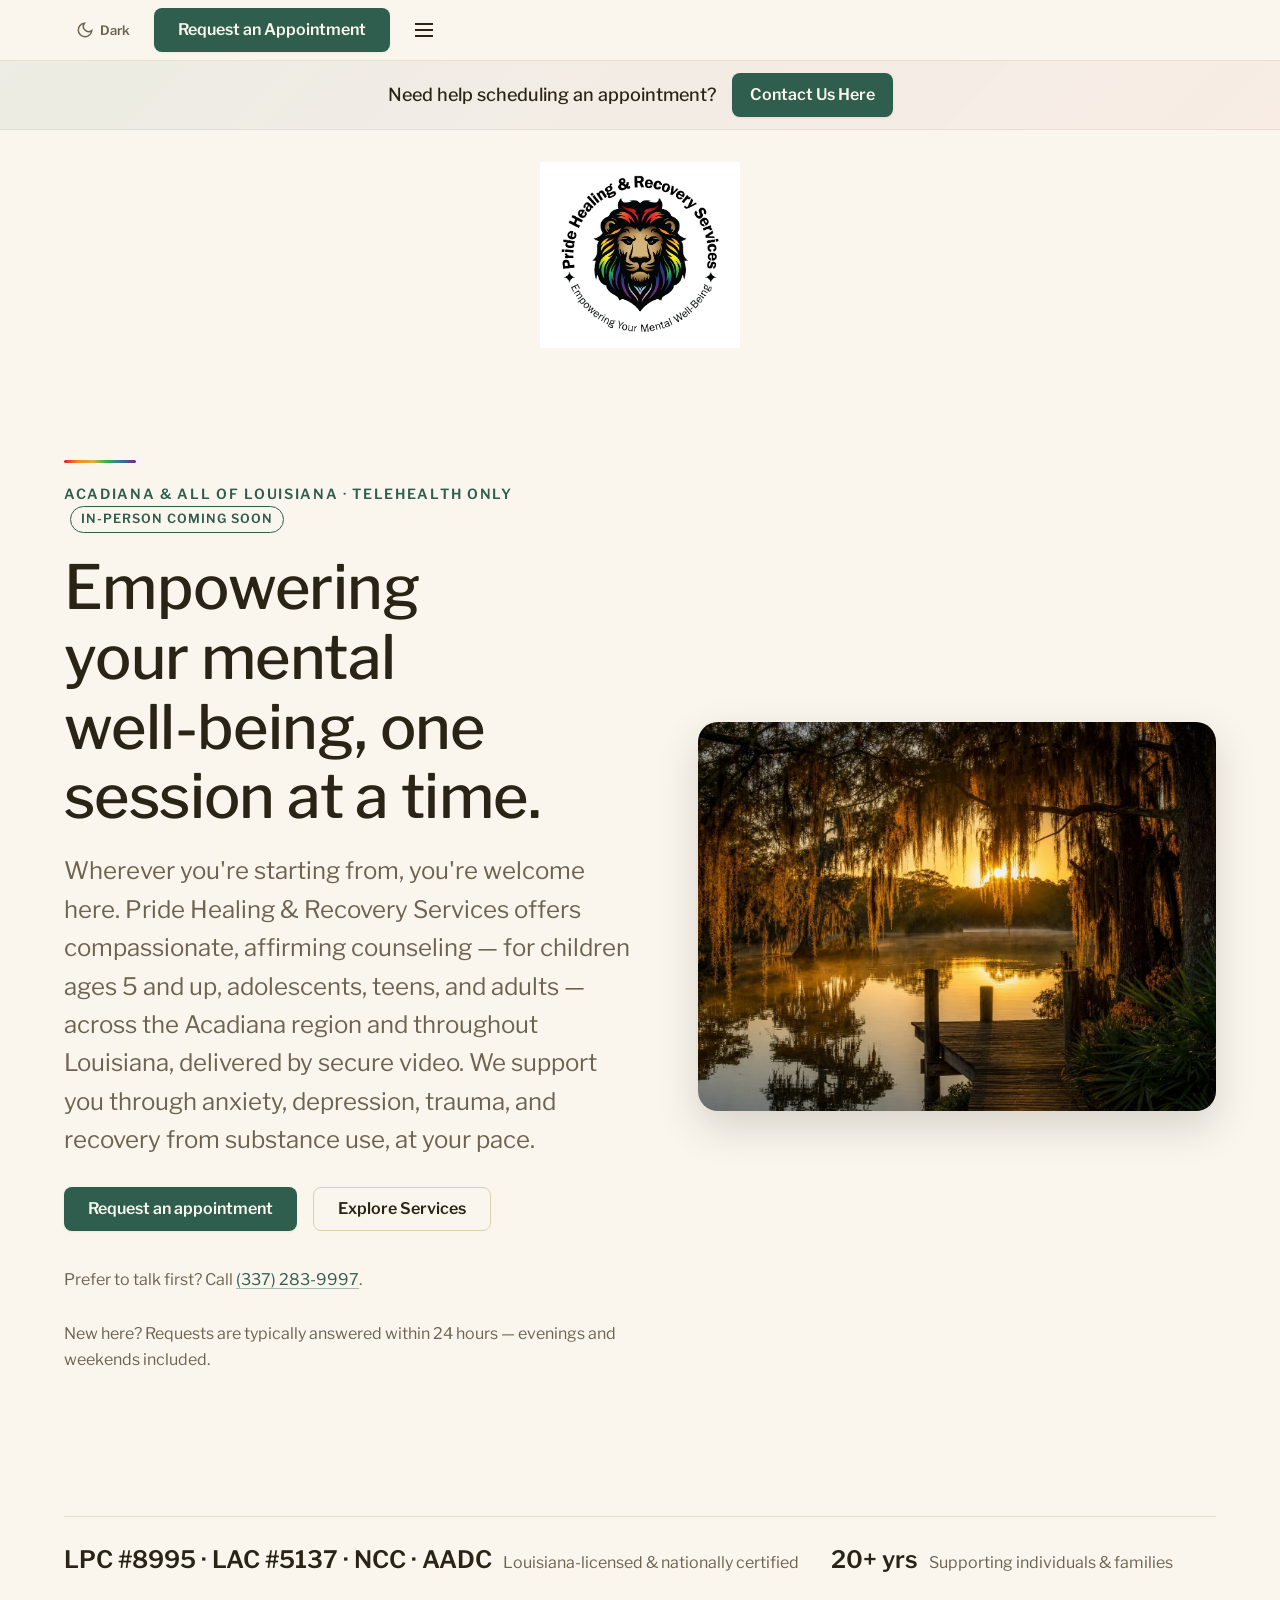
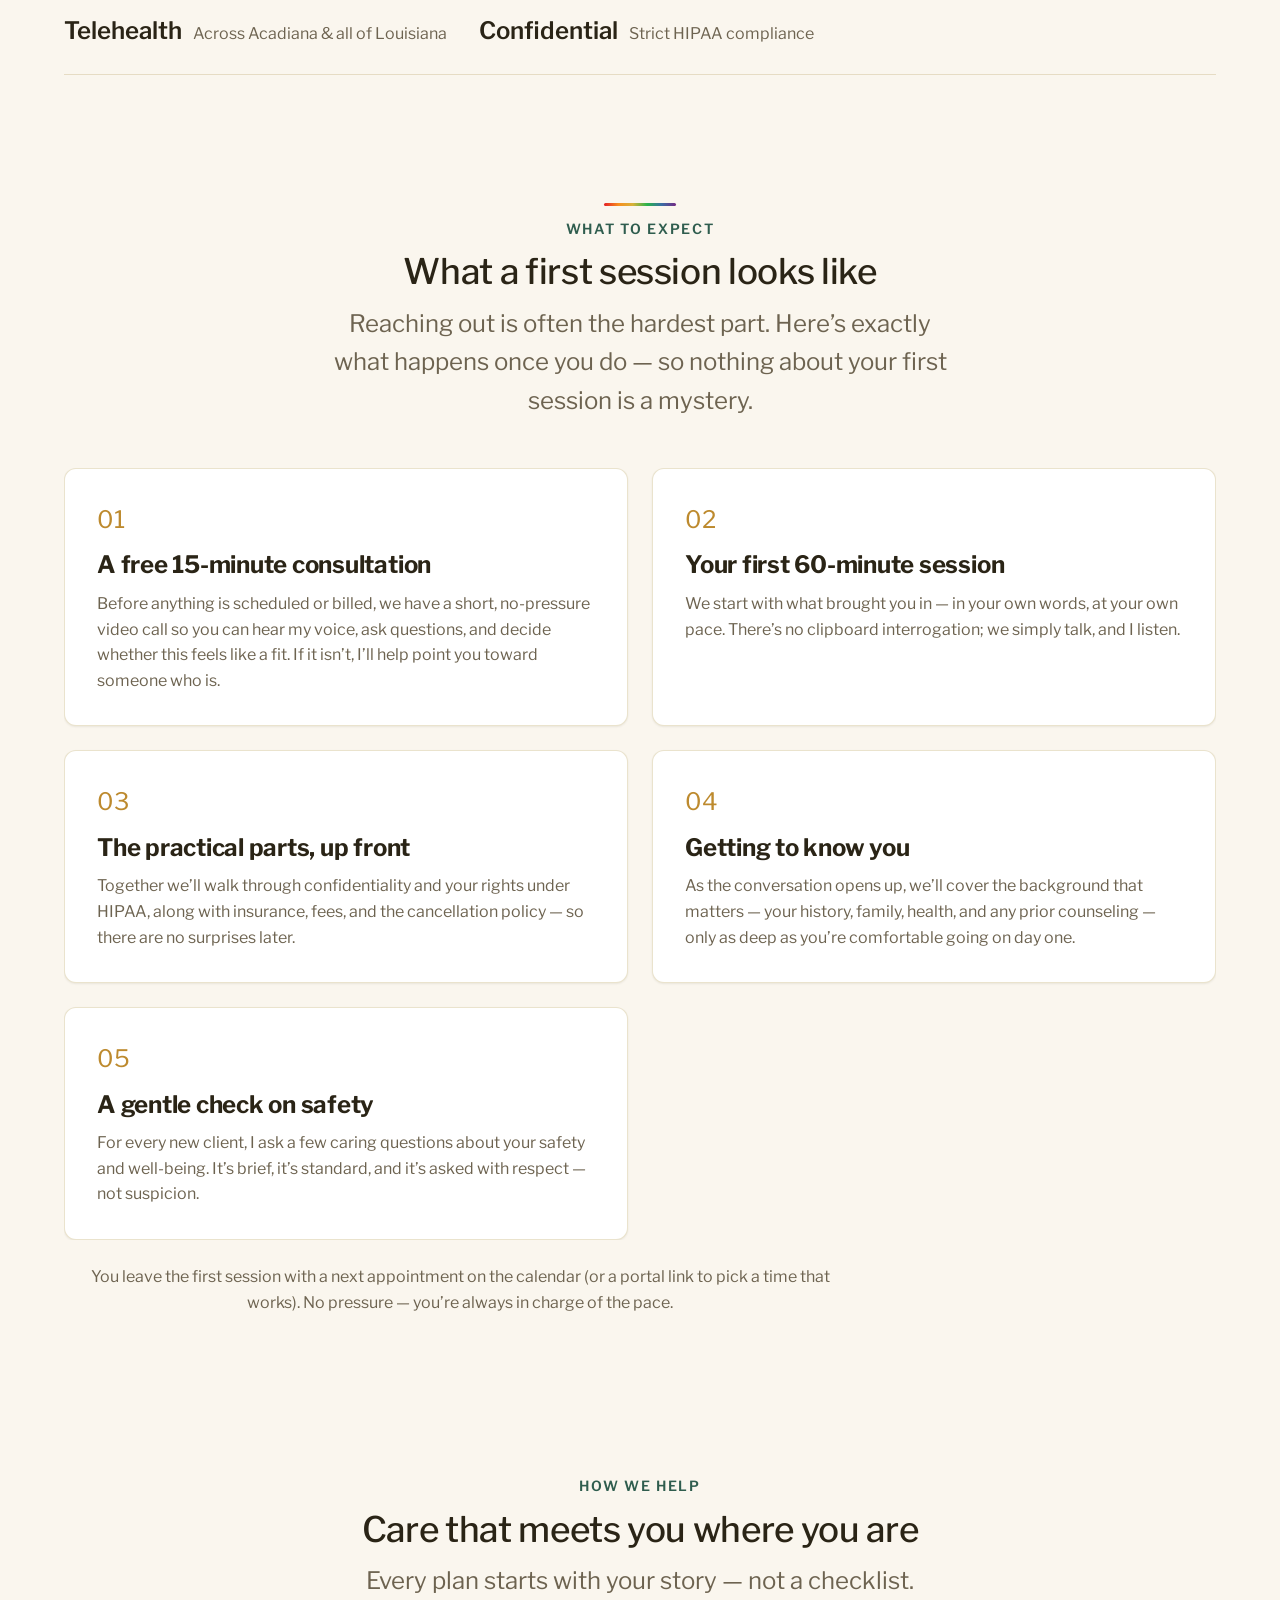
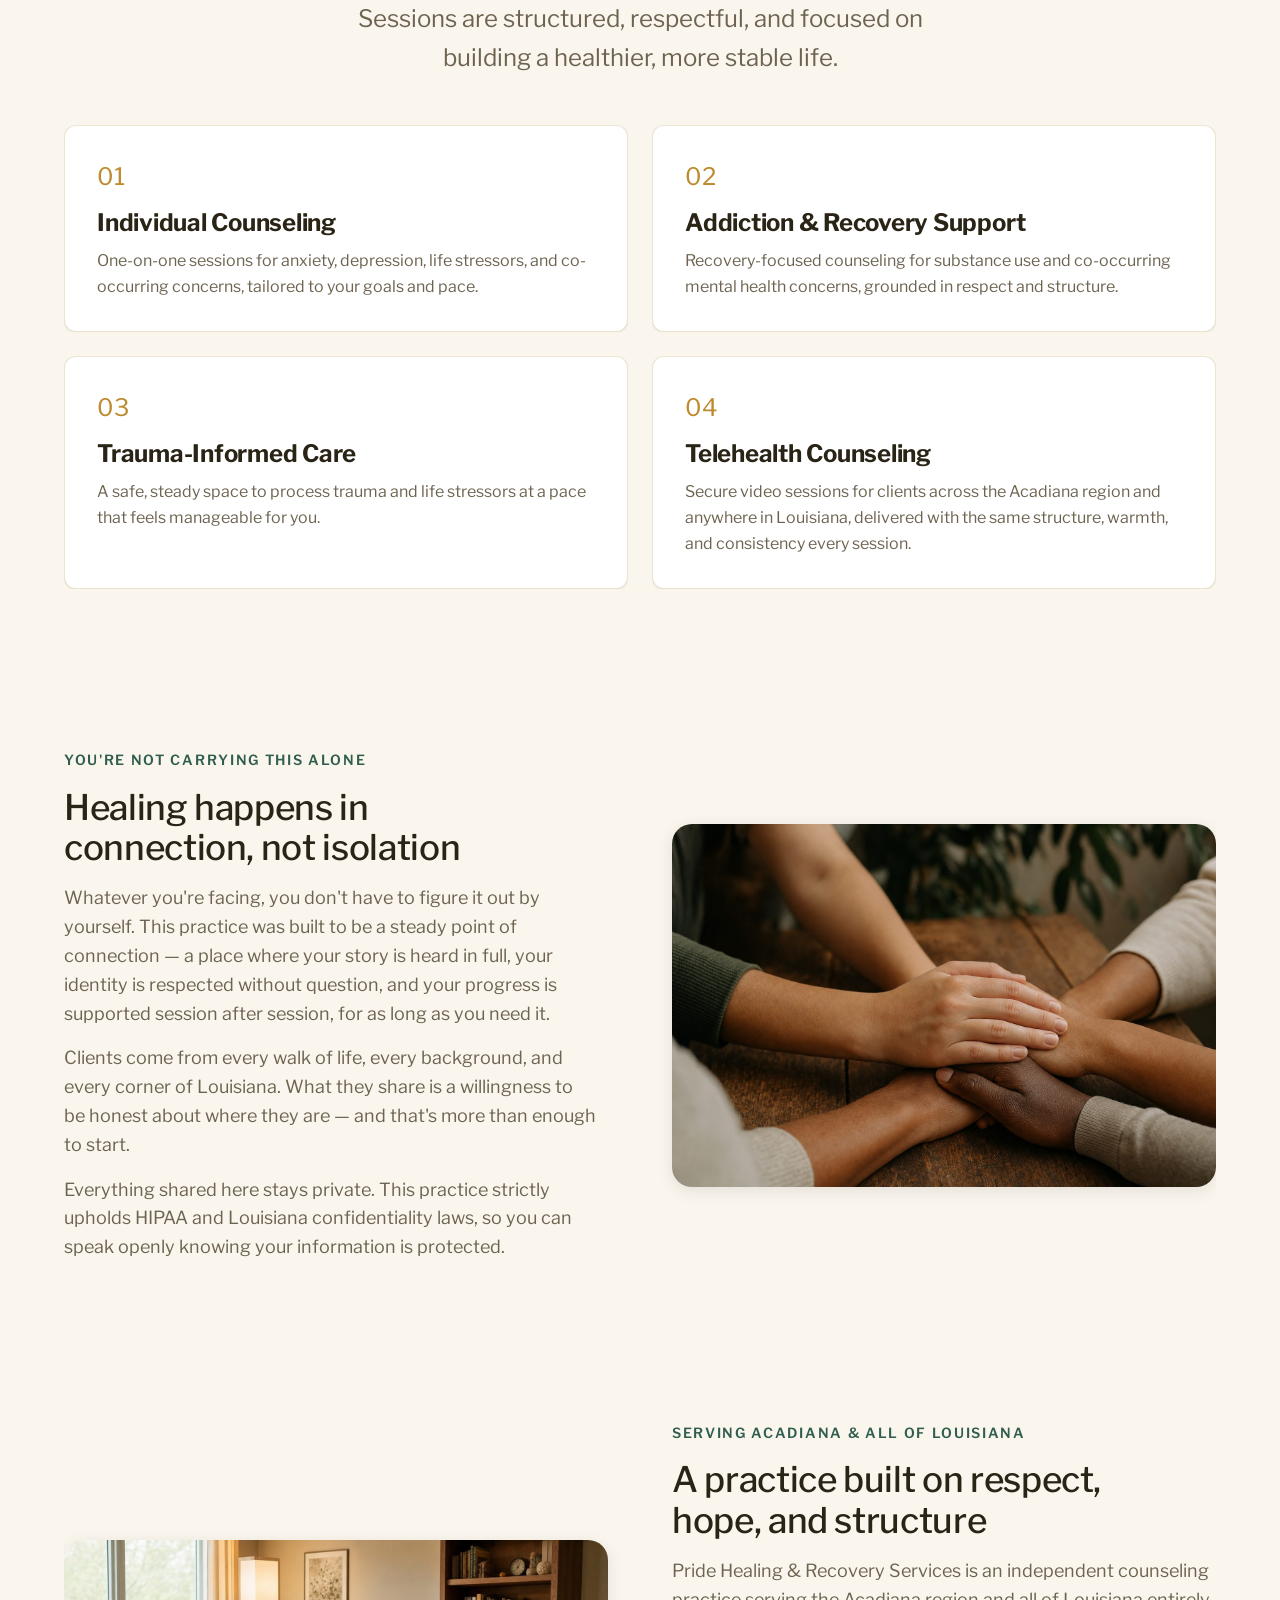
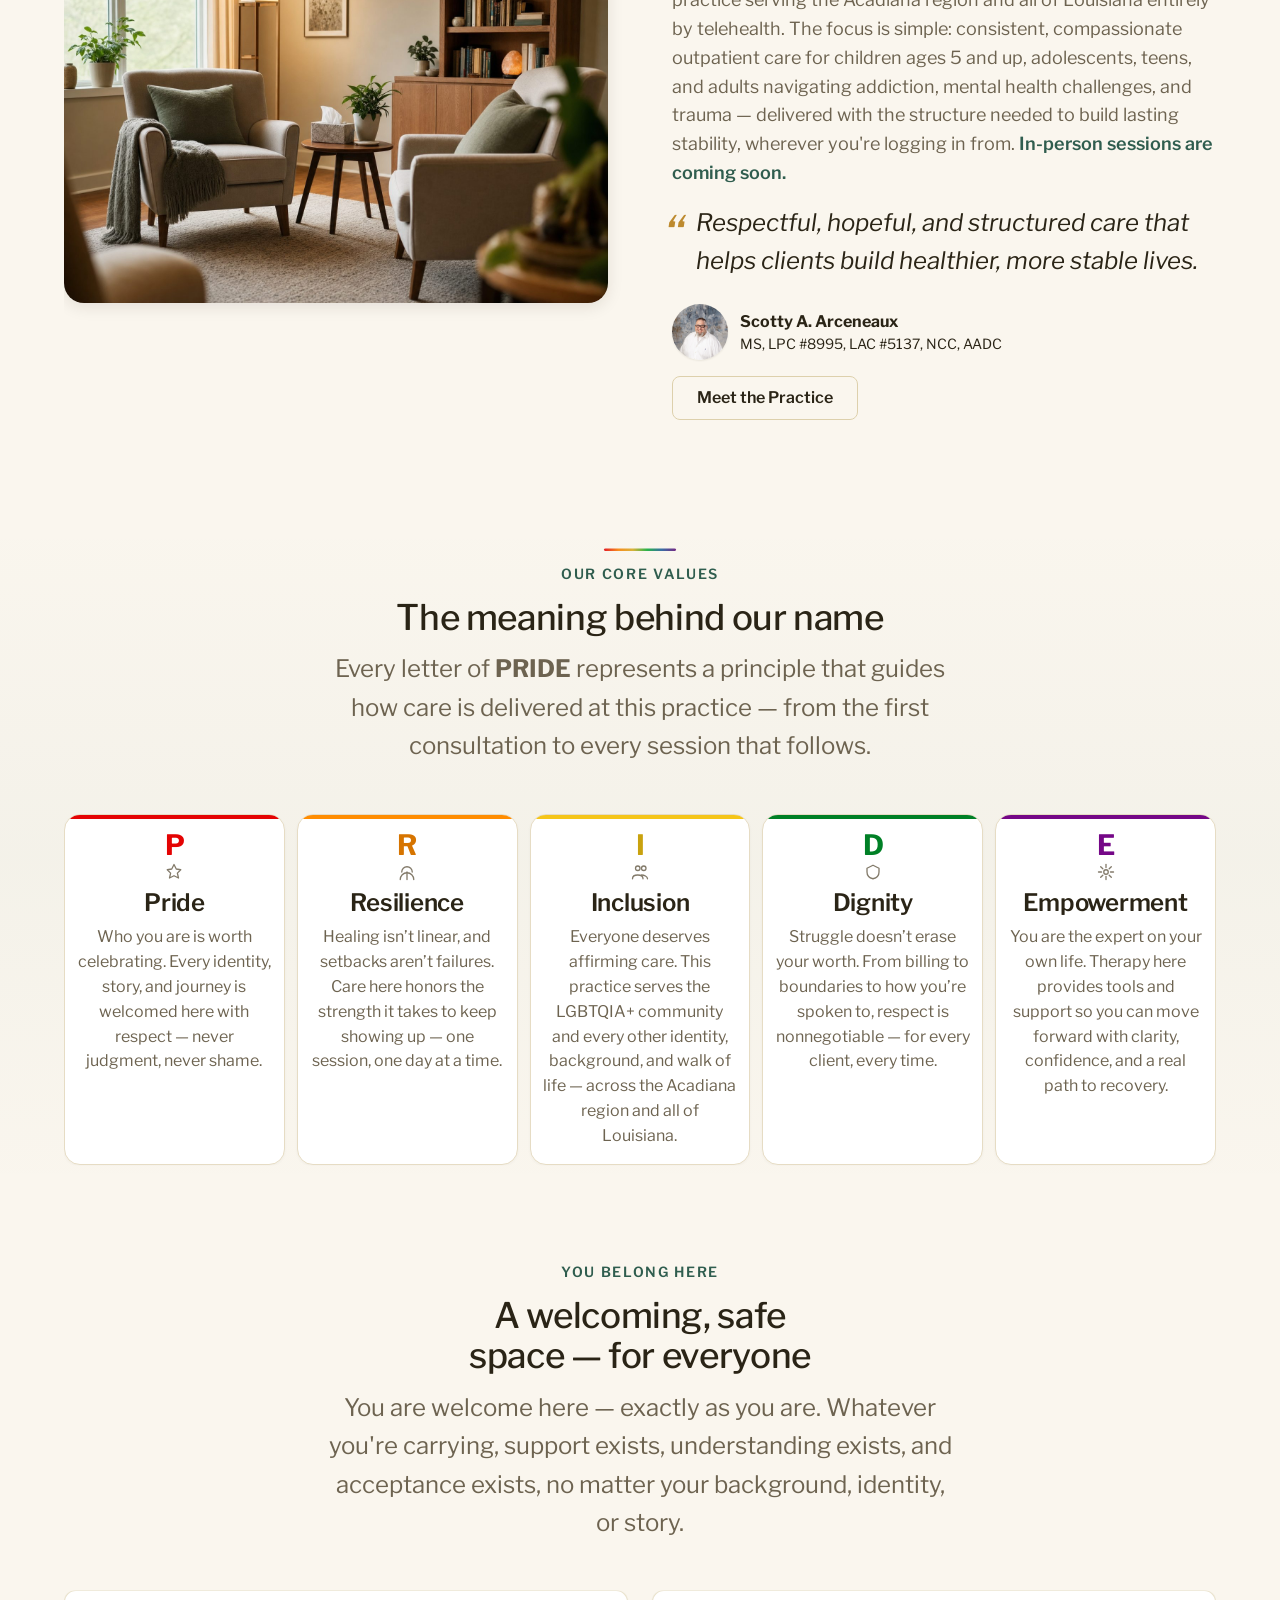
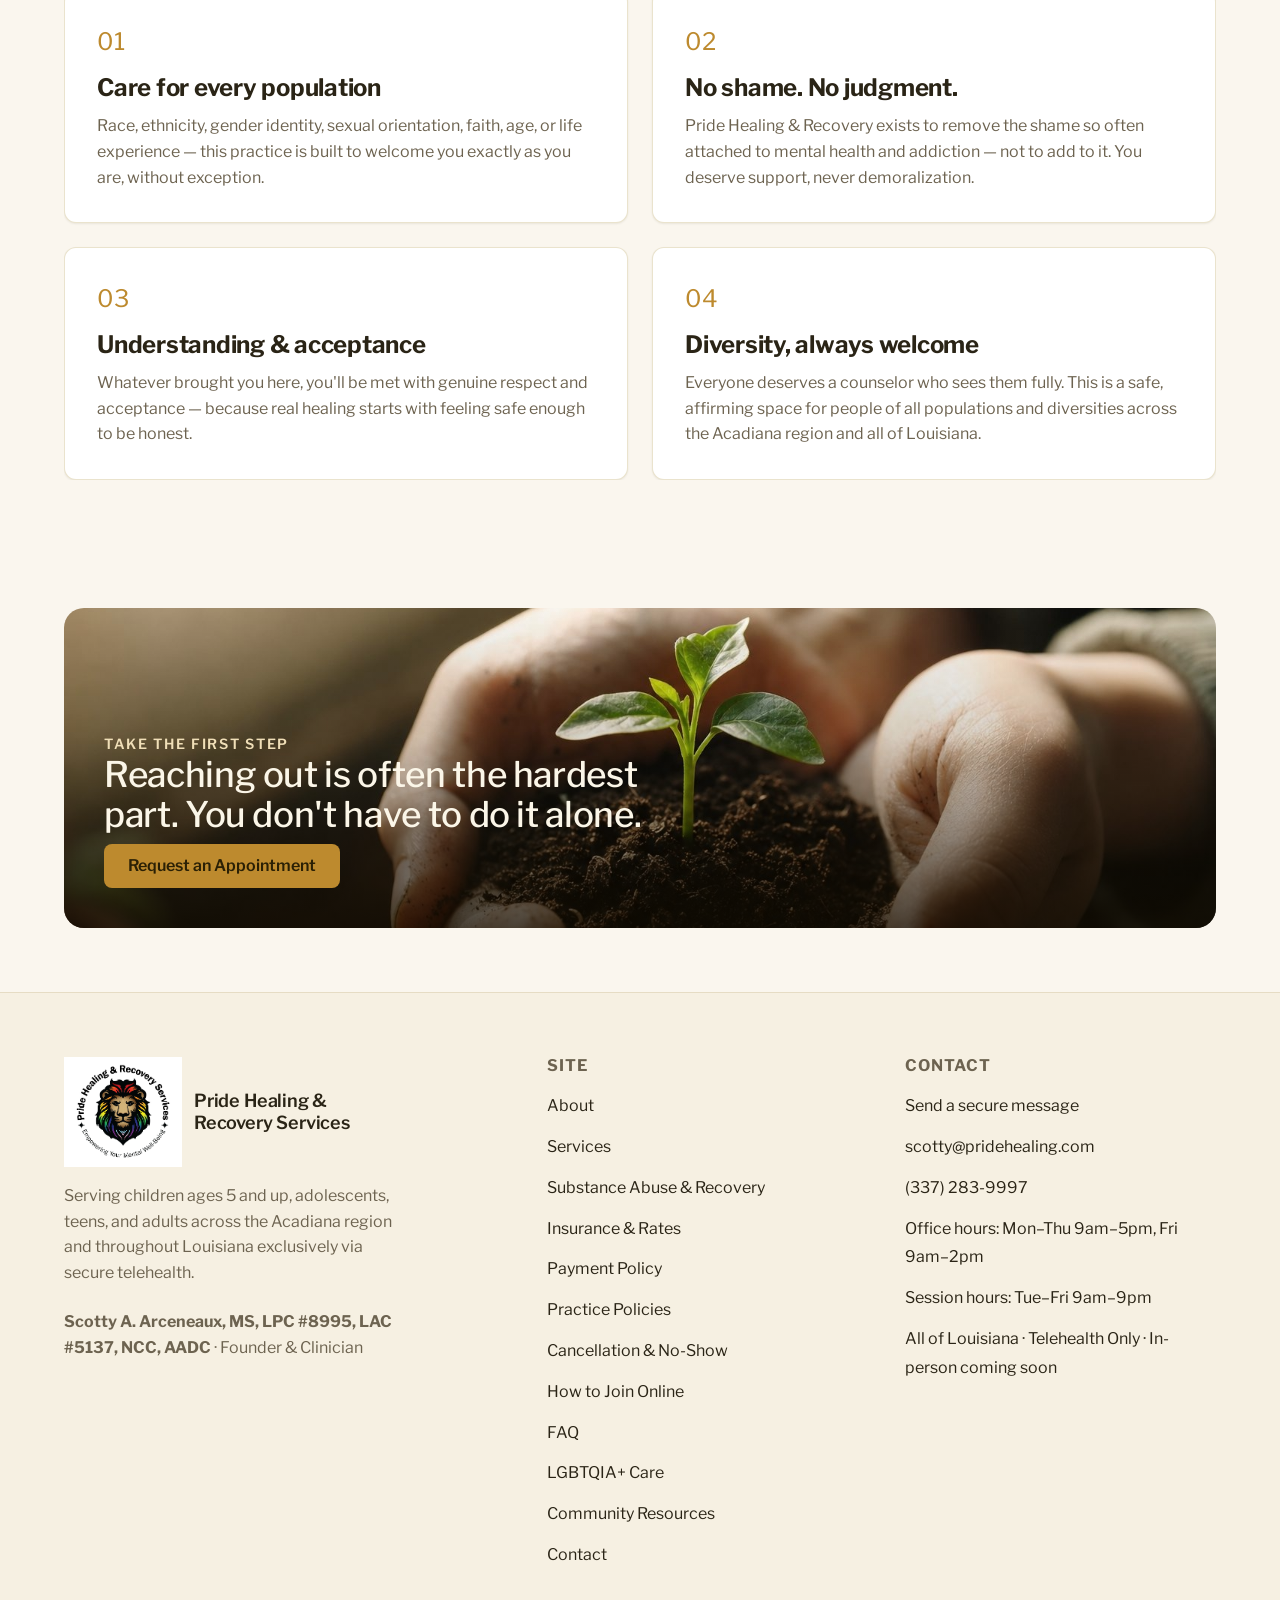
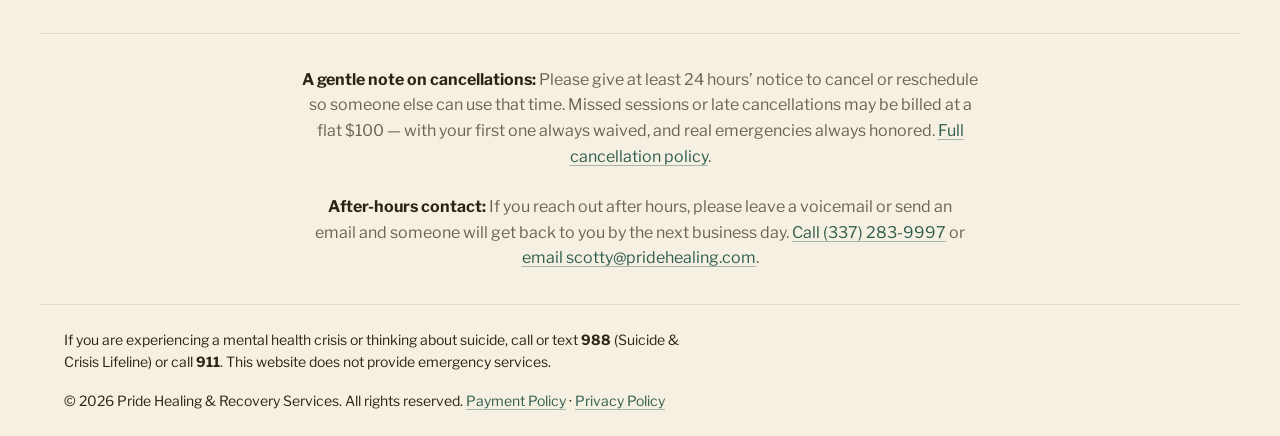
==== index.html @ f9d0342b "Repoint appointment CTAs to /request; remove broken SimplePractice overlay - Rewrote 37 'Request an " ====
<!DOCTYPE html>
<html lang="en">
<head>
<meta charset="UTF-8" />
<meta name="viewport" content="width=device-width, initial-scale=1.0" />
<title>Pride Healing & Recovery Services | Louisiana Counseling & Addiction Recovery</title>
<meta name="description" content="Compassionate, recovery-focused counseling for children ages 5 and up, adolescents, teens, and adults across the Acadiana region and throughout Louisiana. Individual counseling, addiction recovery, and trauma-informed care delivered entirely by secure telehealth." />
<meta property="og:title" content="Pride Healing & Recovery Services" />
<meta property="og:description" content="Empowering your mental well-being — compassionate counseling and addiction recovery support for children ages 5 and up, adolescents, teens, and adults across the Acadiana region and throughout Louisiana." />
<meta property="og:type" content="website" />
<meta property="og:image" content="./assets/hero-bayou.jpg" />
<link rel="icon" type="image/png" sizes="32x32" href="./assets/favicon-32.png" />
<link rel="apple-touch-icon" href="./assets/favicon-180.png" />
<link rel="preconnect" href="https://fonts.googleapis.com" />
<link rel="preconnect" href="https://fonts.gstatic.com" crossorigin />
<link href="https://fonts.googleapis.com/css2?family=Libre+Franklin:wght@300;400;500;600;700;800&display=swap" rel="stylesheet" />
<link href="https://api.fontshare.com/v2/css?f[]=zodiak@400,500,600&display=swap" rel="stylesheet" />
<link rel="stylesheet" href="./base.css" />
<link rel="stylesheet" href="./style.css" />
</head>
<body>
<a href="#main" class="skip-link">Skip to content</a>

<header class="header" data-header>
  <div class="container header__inner">
    <a href="./index.html" class="brand brand--home" aria-label="Pride Healing and Recovery Services home">
      <span class="visually-hidden">Home</span>
    </a>
    <nav class="nav" aria-label="Primary">
      <ul class="nav__list" role="list">
        <li><a class="nav__link" href="./index.html" aria-current="page">Home</a></li>
        <li><a class="nav__link" href="./about.html">About</a></li>
        <li><a class="nav__link" href="./services.html">Services</a></li>
        <li><a class="nav__link" href="./substance-abuse.html">Substance Abuse &amp; Recovery</a></li>
        <li><a class="nav__link" href="./insurance.html">Insurance &amp; Rates</a></li>
        <li><a class="nav__link" href="./faq.html">FAQ</a></li>
        <li><a class="nav__link" href="./lgbtqia.html">LGBTQIA+</a></li>
        <li><a class="nav__link" href="./resources.html">Resources</a></li>
        <li class="nav__item--menu">
          <button class="nav__link nav__link--menu" type="button" aria-expanded="false" aria-haspopup="true" data-nav-menu>Policies<svg class="nav__caret" width="10" height="6" viewBox="0 0 10 6" fill="none" stroke="currentColor" stroke-width="1.6" aria-hidden="true"><path d="M1 1l4 4 4-4"/></svg></button>
          <ul class="nav__submenu" role="list">
            <li><a href="./join-telehealth.html">How to Join Online</a></li>
            <li><a href="./practice-policies.html">Practice Policies</a></li>
            <li><a href="./cancellation-policy.html">Cancellation &amp; No-Show</a></li>
            <li><a href="./payment-policy.html">Payment Policy</a></li>
            <li><a href="./privacy-policy.html">Privacy Policy</a></li>
          </ul>
        </li>
        <li><a class="nav__link" href="./contact.html">Contact</a></li>
      </ul>
      <div class="nav__actions">
        <button class="theme-toggle" data-theme-toggle type="button" aria-label="Toggle dark mode" title="Switch between light and dark colors"><span class="theme-toggle__icon" aria-hidden="true"></span><span class="theme-toggle__text">Dark</span></button>
        <a class="btn btn--primary" href="https://pridehealing.clientsecure.me/request" target="_blank" rel="noopener noreferrer">Request an Appointment</a>
        <button class="nav-toggle" data-nav-open type="button" aria-label="Open menu" aria-expanded="false">
          <svg width="24" height="24" viewBox="0 0 24 24" fill="none" stroke="currentColor" stroke-width="2"><path d="M3 6h18M3 12h18M3 18h18"/></svg>
        </button>
      </div>
    </nav>
  </div>
</header>

<div class="scheduling-cta" role="region" aria-label="Scheduling help">
  <div class="container scheduling-cta__inner">
    <p class="scheduling-cta__text">Need help scheduling an appointment?</p>
    <a class="btn btn--primary btn--sm scheduling-cta__btn" href="./contact.html">Contact Us Here</a>
  </div>
</div>

<div class="mobile-nav" data-mobile-nav>
  <div class="mobile-nav__top">
    <span class="brand__name">Menu</span>
    <button data-nav-close type="button" aria-label="Close menu">
      <svg width="24" height="24" viewBox="0 0 24 24" fill="none" stroke="currentColor" stroke-width="2"><path d="M18 6 6 18M6 6l12 12"/></svg>
    </button>
  </div>
  <ul class="mobile-nav__list" role="list">
    <li><a href="./index.html">Home</a></li>
    <li><a href="./about.html">About</a></li>
    <li><a href="./services.html">Services</a></li>
    <li><a href="./substance-abuse.html">Substance Abuse &amp; Recovery</a></li>
    <li><a href="./insurance.html">Insurance &amp; Rates</a></li>
    <li><a href="./faq.html">FAQ</a></li>
    <li><a href="./lgbtqia.html">LGBTQIA+</a></li>
    <li><a href="./resources.html">Resources</a></li>
    <li><a href="./contact.html">Contact</a></li>
    <li class="mobile-nav__group"><span class="mobile-nav__grouplabel">Policies</span></li>
    <li><a href="./join-telehealth.html">How to Join Online</a></li>
    <li><a href="./practice-policies.html">Practice Policies</a></li>
    <li><a href="./cancellation-policy.html">Cancellation &amp; No-Show</a></li>
    <li><a href="./payment-policy.html">Payment Policy</a></li>
    <li><a href="./privacy-policy.html">Privacy Policy</a></li>
  </ul>
  <div class="mobile-nav__actions">
    <a class="btn btn--primary btn--full" href="https://pridehealing.clientsecure.me/request" target="_blank" rel="noopener noreferrer">Request an Appointment</a>
  </div>
</div>


<div class="site-logo">
  <a href="./index.html" class="site-logo__link" aria-label="Pride Healing and Recovery Services home">
    <img src="./assets/logo-badge.png" alt="Pride Healing &amp; Recovery Services emblem" width="613" height="569" loading="eager" />
  </a>
</div>

<main id="main">

  <!-- Hero -->
  <section class="section--hero">
    <div class="container">
      <div class="hero">
        <div class="hero__content">
          <span class="pride-rule" aria-hidden="true"></span>
          <p class="eyebrow">Acadiana &amp; All of Louisiana &middot; Telehealth Only <span class="eyebrow__soon">In-Person Coming Soon</span></p>
          <h1>Empowering your mental well-being, one session at a time.</h1>
          <p class="lede">Wherever you're starting from, you're welcome here. Pride Healing &amp; Recovery Services offers compassionate, affirming counseling — for children ages 5 and up, adolescents, teens, and adults — across the Acadiana region and throughout Louisiana, delivered by secure video. We support you through anxiety, depression, trauma, and recovery from substance use, at your pace.</p>
          <div class="hero__actions">
            <a class="btn btn--primary" href="https://pridehealing.clientsecure.me/request" target="_blank" rel="noopener noreferrer">Request an appointment</a>
            <a href="./services.html" class="btn btn--outline">Explore Services</a>
          </div>
          <p class="muted" style="margin-top:var(--space-4);font-size:var(--text-sm);">Prefer to talk first? Call <a class="underline-link" href="tel:+13372839997">(337) 283-9997</a>.</p>
          <p class="muted" style="margin-top:var(--space-2);font-size:var(--text-sm);">New here? Requests are typically answered within 24 hours — evenings and weekends included.</p>
        </div>
        <div class="hero__media">
          <img src="./assets/hero-bayou.jpg" alt="A calm Louisiana bayou at golden hour, symbolizing a peaceful path toward healing" width="1300" height="731" loading="eager" />
        </div>
      </div>
    </div>
  </section>

  <!-- Trust strip -->
  <section class="section--tight">
    <div class="container">
      <div class="trust-strip">
        <div class="trust-item"><strong>LPC #8995 &middot; LAC #5137 &middot; NCC &middot; AADC</strong>&nbsp;Louisiana-licensed &amp; nationally certified</div>
        <div class="trust-item"><strong>20+ yrs</strong>&nbsp;Supporting individuals &amp; families</div>
        <div class="trust-item"><strong>Telehealth</strong>&nbsp;Across Acadiana &amp; all of Louisiana</div>
        <div class="trust-item"><strong>Confidential</strong>&nbsp;Strict HIPAA compliance</div>
      </div>
    </div>
  </section>

  <!-- What a first session looks like -->
  <section class="section--tight">
    <div class="container">
      <div class="section-head" data-reveal>
        <span class="pride-rule" aria-hidden="true"></span>
        <p class="eyebrow">What to Expect</p>
        <h2>What a first session looks like</h2>
        <p class="lede">Reaching out is often the hardest part. Here&rsquo;s exactly what happens once you do &mdash; so nothing about your first session is a mystery.</p>
      </div>

      <div class="card-grid" data-reveal>
        <div class="card">
          <span class="card__index">01</span>
          <h3>A free 15-minute consultation</h3>
          <p>Before anything is scheduled or billed, we have a short, no-pressure video call so you can hear my voice, ask questions, and decide whether this feels like a fit. If it isn&rsquo;t, I&rsquo;ll help point you toward someone who is.</p>
        </div>
        <div class="card">
          <span class="card__index">02</span>
          <h3>Your first 60-minute session</h3>
          <p>We start with what brought you in &mdash; in your own words, at your own pace. There&rsquo;s no clipboard interrogation; we simply talk, and I listen.</p>
        </div>
        <div class="card">
          <span class="card__index">03</span>
          <h3>The practical parts, up front</h3>
          <p>Together we&rsquo;ll walk through confidentiality and your rights under HIPAA, along with insurance, fees, and the cancellation policy &mdash; so there are no surprises later.</p>
        </div>
        <div class="card">
          <span class="card__index">04</span>
          <h3>Getting to know you</h3>
          <p>As the conversation opens up, we&rsquo;ll cover the background that matters &mdash; your history, family, health, and any prior counseling &mdash; only as deep as you&rsquo;re comfortable going on day one.</p>
        </div>
        <div class="card">
          <span class="card__index">05</span>
          <h3>A gentle check on safety</h3>
          <p>For every new client, I ask a few caring questions about your safety and well-being. It&rsquo;s brief, it&rsquo;s standard, and it&rsquo;s asked with respect &mdash; not suspicion.</p>
        </div>
      </div>

      <p class="muted" style="text-align:center;margin-top:var(--space-6);font-size:var(--text-sm);">You leave the first session with a next appointment on the calendar (or a portal link to pick a time that works). No pressure &mdash; you&rsquo;re always in charge of the pace.</p>
    </div>
  </section>

  <!-- Services overview -->
  <section>
    <div class="container">
      <div class="section-head" data-reveal>
        <p class="eyebrow">How We Help</p>
        <h2>Care that meets you where you are</h2>
        <p class="lede">Every plan starts with your story — not a checklist. Sessions are structured, respectful, and focused on building a healthier, more stable life.</p>
      </div>
      <div class="card-grid">
        <div class="card" data-reveal>
          <span class="card__index">01</span>
          <h3>Individual Counseling</h3>
          <p>One-on-one sessions for anxiety, depression, life stressors, and co-occurring concerns, tailored to your goals and pace.</p>
        </div>
        <div class="card" data-reveal>
          <span class="card__index">02</span>
          <h3>Addiction &amp; Recovery Support</h3>
          <p>Recovery-focused counseling for substance use and co-occurring mental health concerns, grounded in respect and structure.</p>
        </div>
        <div class="card" data-reveal>
          <span class="card__index">03</span>
          <h3>Trauma-Informed Care</h3>
          <p>A safe, steady space to process trauma and life stressors at a pace that feels manageable for you.</p>
        </div>
        <div class="card" data-reveal>
          <span class="card__index">04</span>
          <h3>Telehealth Counseling</h3>
          <p>Secure video sessions for clients across the Acadiana region and anywhere in Louisiana, delivered with the same structure, warmth, and consistency every session.</p>
        </div>
      </div>
    </div>
  </section>

  <!-- Community & connection split -->
  <section class="section--tight">
    <div class="container">
      <div class="split split--reverse" data-reveal>
        <div class="split__media">
          <img src="./assets/diverse-hands-circle.jpg" alt="Hands of different skin tones resting together in a gesture of mutual support" width="1200" height="900" loading="lazy" />
        </div>
        <div class="split__content">
          <p class="eyebrow">You're Not Carrying This Alone</p>
          <h2>Healing happens in connection, not isolation</h2>
          <p class="muted">Whatever you're facing, you don't have to figure it out by yourself. This practice was built to be a steady point of connection &mdash; a place where your story is heard in full, your identity is respected without question, and your progress is supported session after session, for as long as you need it.</p>
          <p class="muted">Clients come from every walk of life, every background, and every corner of Louisiana. What they share is a willingness to be honest about where they are &mdash; and that's more than enough to start.</p>
          <p class="muted">Everything shared here stays private. This practice strictly upholds HIPAA and Louisiana confidentiality laws, so you can speak openly knowing your information is protected.</p>
        </div>
      </div>
    </div>
  </section>

  <!-- About teaser split -->
  <section>
    <div class="container">
      <div class="split" data-reveal>
        <div class="split__media">
          <img src="./assets/counseling-room.jpg" alt="A warm, calming counseling room with two armchairs and soft natural light" width="1200" height="900" loading="lazy" />
        </div>
        <div class="split__content">
          <p class="eyebrow">Serving Acadiana &amp; All of Louisiana</p>
          <h2>A practice built on respect, hope, and structure</h2>
          <p class="muted">Pride Healing &amp; Recovery Services is an independent counseling practice serving the Acadiana region and all of Louisiana entirely by telehealth. The focus is simple: consistent, compassionate outpatient care for children ages 5 and up, adolescents, teens, and adults navigating addiction, mental health challenges, and trauma — delivered with the structure needed to build lasting stability, wherever you're logging in from. <span class="soon-note">In-person sessions are coming soon.</span></p>
          <p class="pull-quote">Respectful, hopeful, and structured care that helps clients build healthier, more stable lives.</p>
          <div class="quote-attribution">
            <img src="./assets/counselor-headshot.jpg" alt="Scotty A. Arceneaux, MS, LPC #8995, LAC #5137, NCC, AADC" width="56" height="56" loading="lazy" />
            <span class="quote-attribution__text">
              <strong>Scotty A. Arceneaux</strong>
              <span class="muted">MS, LPC #8995, LAC #5137, NCC, AADC</span>
            </span>
          </div>
          <div>
            <a href="./about.html" class="btn btn--outline">Meet the Practice</a>
          </div>
        </div>
      </div>
    </div>
  </section>

  <!-- PRIDE values -->
  <section class="section--pride-values">
    <div class="container">
      <div class="section-head section-head--center" data-reveal>
        <span class="pride-rule" aria-hidden="true"></span>
        <p class="eyebrow">Our Core Values</p>
        <h2>The meaning behind our name</h2>
        <p class="lede">Every letter of <strong>PRIDE</strong> represents a principle that guides how care is delivered at this practice — from the first consultation to every session that follows.</p>
      </div>

      <ul class="pride-values" role="list" data-reveal>
        <li class="pride-value pride-value--p">
          <div class="pride-value__letter" aria-hidden="true">P</div>
          <div class="pride-value__icon" aria-hidden="true">
            <svg viewBox="0 0 24 24" fill="none" stroke="currentColor" stroke-width="1.75" stroke-linecap="round" stroke-linejoin="round"><path d="M12 2 15 8l6 1-4.5 4.5L18 20l-6-3-6 3 1.5-6.5L3 9l6-1z"/></svg>
          </div>
          <h3 class="pride-value__name">Pride</h3>
          <p class="pride-value__text">Who you are is worth celebrating. Every identity, story, and journey is welcomed here with respect — never judgment, never shame.</p>
        </li>
        <li class="pride-value pride-value--r">
          <div class="pride-value__letter" aria-hidden="true">R</div>
          <div class="pride-value__icon" aria-hidden="true">
            <svg viewBox="0 0 24 24" fill="none" stroke="currentColor" stroke-width="1.75" stroke-linecap="round" stroke-linejoin="round"><path d="M12 22V12"/><path d="M5 12a7 7 0 0 1 14 0"/><path d="M3 22c0-5 4-9 9-9s9 4 9 9"/></svg>
          </div>
          <h3 class="pride-value__name">Resilience</h3>
          <p class="pride-value__text">Healing isn&rsquo;t linear, and setbacks aren&rsquo;t failures. Care here honors the strength it takes to keep showing up — one session, one day at a time.</p>
        </li>
        <li class="pride-value pride-value--i">
          <div class="pride-value__letter" aria-hidden="true">I</div>
          <div class="pride-value__icon" aria-hidden="true">
            <svg viewBox="0 0 24 24" fill="none" stroke="currentColor" stroke-width="1.75" stroke-linecap="round" stroke-linejoin="round"><circle cx="9" cy="7" r="3"/><circle cx="17" cy="7" r="3"/><path d="M2 21c0-3 3-5 7-5s7 2 7 5"/><path d="M14 16c3.5 0 8 2 8 5"/></svg>
          </div>
          <h3 class="pride-value__name">Inclusion</h3>
          <p class="pride-value__text">Everyone deserves affirming care. This practice serves the LGBTQIA+ community and every other identity, background, and walk of life — across the Acadiana region and all of Louisiana.</p>
        </li>
        <li class="pride-value pride-value--d">
          <div class="pride-value__letter" aria-hidden="true">D</div>
          <div class="pride-value__icon" aria-hidden="true">
            <svg viewBox="0 0 24 24" fill="none" stroke="currentColor" stroke-width="1.75" stroke-linecap="round" stroke-linejoin="round"><path d="M12 3 4 7v5c0 5 3.5 8 8 9 4.5-1 8-4 8-9V7z"/></svg>
          </div>
          <h3 class="pride-value__name">Dignity</h3>
          <p class="pride-value__text">Struggle doesn&rsquo;t erase your worth. From billing to boundaries to how you&rsquo;re spoken to, respect is nonnegotiable — for every client, every time.</p>
        </li>
        <li class="pride-value pride-value--e">
          <div class="pride-value__letter" aria-hidden="true">E</div>
          <div class="pride-value__icon" aria-hidden="true">
            <svg viewBox="0 0 24 24" fill="none" stroke="currentColor" stroke-width="1.75" stroke-linecap="round" stroke-linejoin="round"><path d="M12 2v4"/><path d="M12 22v-4"/><path d="m4.93 4.93 2.83 2.83"/><path d="m16.24 16.24 2.83 2.83"/><path d="M2 12h4"/><path d="M18 12h4"/><path d="m4.93 19.07 2.83-2.83"/><path d="m16.24 7.76 2.83-2.83"/><circle cx="12" cy="12" r="3"/></svg>
          </div>
          <h3 class="pride-value__name">Empowerment</h3>
          <p class="pride-value__text">You are the expert on your own life. Therapy here provides tools and support so you can move forward with clarity, confidence, and a real path to recovery.</p>
        </li>
      </ul>
    </div>
  </section>

  <!-- Welcoming & inclusive statement -->
  <section class="section--tight">
    <div class="container">
      <div class="section-head" data-reveal>
        <p class="eyebrow">You Belong Here</p>
        <h2>A welcoming, safe space &mdash; for everyone</h2>
        <p class="lede">You are welcome here &mdash; exactly as you are. Whatever you're carrying, support exists, understanding exists, and acceptance exists, no matter your background, identity, or story.</p>
      </div>
      <div class="card-grid" data-reveal>
        <div class="card">
          <span class="card__index">01</span>
          <h3>Care for every population</h3>
          <p>Race, ethnicity, gender identity, sexual orientation, faith, age, or life experience &mdash; this practice is built to welcome you exactly as you are, without exception.</p>
        </div>
        <div class="card">
          <span class="card__index">02</span>
          <h3>No shame. No judgment.</h3>
          <p>Pride Healing &amp; Recovery exists to remove the shame so often attached to mental health and addiction &mdash; not to add to it. You deserve support, never demoralization.</p>
        </div>
        <div class="card">
          <span class="card__index">03</span>
          <h3>Understanding &amp; acceptance</h3>
          <p>Whatever brought you here, you'll be met with genuine respect and acceptance &mdash; because real healing starts with feeling safe enough to be honest.</p>
        </div>
        <div class="card">
          <span class="card__index">04</span>
          <h3>Diversity, always welcome</h3>
          <p>Everyone deserves a counselor who sees them fully. This is a safe, affirming space for people of all populations and diversities across the Acadiana region and all of Louisiana.</p>
        </div>
      </div>
    </div>
  </section>

  <!-- Banner CTA -->
  <section class="section--tight">
    <div class="container">
      <div class="banner" data-reveal>
        <img src="./assets/growth-hands.jpg" alt="Hands cupping soil with a small green sprout, symbolizing growth and new beginnings" width="1300" height="731" loading="lazy" />
        <div class="banner__content">
          <p class="eyebrow" style="color:#f0dfb8;">Take the First Step</p>
          <h2>Reaching out is often the hardest part. You don't have to do it alone.</h2>
          <div class="hero__actions">
            <a class="btn btn--gold" href="https://pridehealing.clientsecure.me/request" target="_blank" rel="noopener noreferrer">Request an Appointment</a>
          </div>
        </div>
      </div>
    </div>
  </section>

</main>

<footer class="footer">
  <div class="container footer__top">
    <div class="footer__brand">
      <a href="./index.html" class="brand brand--badge">
        <span class="brand__mark brand__mark--badge"><img src="./assets/logo-badge.png" alt="Pride Healing &amp; Recovery Services emblem" width="613" height="569" /></span>
        <span class="brand__wordmark">Pride Healing &amp;<br />Recovery Services</span>
      </a>
      <p class="muted" style="font-size:var(--text-sm);">Serving children ages 5 and up, adolescents, teens, and adults across the Acadiana region and throughout Louisiana exclusively via secure telehealth.</p>
      <p class="muted" style="font-size:var(--text-sm); margin-top:var(--space-2);"><strong>Scotty A. Arceneaux, MS, LPC #8995, LAC #5137, NCC, AADC</strong> &middot; Founder &amp; Clinician</p>
    </div>
    <div class="footer__col">
      <h4>Site</h4>
      <ul role="list">
        <li><a href="./about.html">About</a></li>
        <li><a href="./services.html">Services</a></li>
        <li><a href="./substance-abuse.html">Substance Abuse &amp; Recovery</a></li>
    <li><a href="./insurance.html">Insurance &amp; Rates</a></li>
        <li><a href="./payment-policy.html">Payment Policy</a></li>
        <li><a href="./practice-policies.html">Practice Policies</a></li>
        <li><a href="./cancellation-policy.html">Cancellation &amp; No-Show</a></li>
        <li><a href="./join-telehealth.html">How to Join Online</a></li>
        <li><a href="./faq.html">FAQ</a></li>
        <li><a href="./lgbtqia.html">LGBTQIA+ Care</a></li>
        <li><a href="./resources.html">Community Resources</a></li>
    <li><a href="./contact.html">Contact</a></li>
      </ul>
    </div>
    <div class="footer__col">
      <h4>Contact</h4>
      <ul role="list">
        <li><a href="https://pridehealing.clientsecure.me/contact-widget" target="_blank" rel="noopener noreferrer">Send a secure message</a></li>
        <li><a href="mailto:scotty@pridehealing.com">scotty@pridehealing.com</a></li>
        <li><a href="tel:+13372839997">(337) 283-9997</a></li>
        <li><span class="muted" style="font-size:var(--text-sm);">Office hours: Mon&ndash;Thu 9am&ndash;5pm, Fri 9am&ndash;2pm</span></li>
        <li><span class="muted" style="font-size:var(--text-sm);">Session hours: Tue&ndash;Fri 9am&ndash;9pm</span></li>
        <li><span class="muted" style="font-size:var(--text-sm);">All of Louisiana &middot; Telehealth Only &middot; In-person coming soon</span></li>
      </ul>
    </div>
  </div>
  <div class="container footer__bottom footer__bottom--practice-info">
    <div class="footer__practice-info">
      <p class="footer__practice-info-item"><strong>A gentle note on cancellations:</strong> Please give at least 24 hours’ notice to cancel or reschedule so someone else can use that time. Missed sessions or late cancellations may be billed at a flat $100 — with your first one always waived, and real emergencies always honored. <a class="underline-link" href="./cancellation-policy.html">Full cancellation policy</a>.</p>
      <p class="footer__practice-info-item"><strong>After-hours contact:</strong> If you reach out after hours, please leave a voicemail or send an email and someone will get back to you by the next business day. <a class="underline-link" href="tel:+13372839997">Call (337) 283-9997</a> or <a class="underline-link" href="mailto:scotty@pridehealing.com">email scotty@pridehealing.com</a>.</p>
    </div>
  </div>
  <div class="container footer__bottom">
    <p class="footer__legal">If you are experiencing a mental health crisis or thinking about suicide, call or text <strong>988</strong> (Suicide &amp; Crisis Lifeline) or call <strong>911</strong>. This website does not provide emergency services.</p>
    <p>&copy; 2026 Pride Healing &amp; Recovery Services. All rights reserved. <a class="underline-link" href="./payment-policy.html">Payment Policy</a> &middot; <a class="underline-link" href="./privacy-policy.html">Privacy Policy</a></p>
  </div>
</footer>
<script src="./app.js" defer></script>
<script data-pplx-inline-edit>
(function () {
  if (window === window.top) return;

  const allowedParentOrigins = ["https://www.perplexity.ai","https://perplexity.ai","https://testing.perplexity.ai","https://staging.perplexity.ai","https://*.preview.i.perplexity.ai","http://perplexity.localhost","http://localhost:1420","http://127.0.0.1:1420","http://localhost:3000","http://127.0.0.1:3000","http://localhost:5173","http://127.0.0.1:5173"];
  const MAX_FONT_BYTES = 500 * 1024;
  const MAX_TOTAL_FONT_BYTES = 2 * 1024 * 1024;
  let scrollForwarding = false;
  let scrollRaf = 0;
  let trustedTopOrigin = null;

  // Allow entries like "https://*.preview.i.perplexity.ai" — the wildcard
  // matches a single DNS label (no dots), so "https://*.foo" cannot stretch
  // across multiple labels.
  function matchesAllowedOrigin(origin) {
    if (!origin) return false;
    for (const entry of allowedParentOrigins) {
      if (!entry.includes("*")) {
        if (entry === origin) return true;
        continue;
      }
      const pattern = new RegExp(
        "^" +
          entry.replace(/[.+?^${}()|[\]\\]/g, "\\$&").replace(/\*/g, "[^.]+") +
          "$",
      );
      if (pattern.test(origin)) return true;
    }
    return false;
  }

  // Trust decision: when the sender is same-origin-visible (event.origin is a
  // real origin like https://www.perplexity.ai) we trust event.origin directly.
  // When event.origin is "null" (opaque broker srcdoc), we fall back to the
  // broker's stamped `parentOrigin` to identify the top window. The fallback
  // is claim-only — we rely on the browser's native `targetOrigin` enforcement
  // on the response path (see postToTrustedTop) to ensure replies can't be
  // delivered to anyone but the actual top window of that claimed origin.
  function getTrustedParentOrigin(event) {
    const forwardedParentOrigin =
      typeof event.data.parentOrigin === "string" ? event.data.parentOrigin : null;
    const parentOrigin = event.origin === "null" ? forwardedParentOrigin : event.origin;
    return matchesAllowedOrigin(parentOrigin) ? parentOrigin : null;
  }

  // All responses go to window.top with targetOrigin = the allowlisted origin.
  // An attacker that iframes us inside their own null-origin broker can claim
  // any parentOrigin they like, but the browser will drop the reply whenever
  // the real top's origin doesn't match — so the screenshot never leaves.
  function postToTrustedTop(message) {
    if (!trustedTopOrigin) return;
    try {
      window.top.postMessage(message, trustedTopOrigin);
    } catch (_error) {}
  }

  function inlineAll(original, clone) {
    if (original.nodeType !== 1 || clone.nodeType !== 1) return;

    try {
      const computedStyle = getComputedStyle(original);
      // cssText on a computed style is the serialized declaration in modern
      // Chromium/Safari — a single read beats enumerating ~400 longhand
      // properties. Firefox returns "" here, so we fall back on empty.
      const serialized = computedStyle.cssText;
      if (serialized) {
        clone.style.cssText = serialized;
      } else {
        const parts = new Array(computedStyle.length);
        for (let index = 0; index < computedStyle.length; index += 1) {
          const property = computedStyle[index];
          parts[index] = `${property}:${computedStyle.getPropertyValue(property)};`;
        }
        clone.style.cssText = parts.join("");
      }
    } catch (_error) {}

    const originalChildren = original.children;
    const clonedChildren = clone.children;
    for (
      let index = 0;
      index < originalChildren.length && index < clonedChildren.length;
      index += 1
    ) {
      inlineAll(originalChildren[index], clonedChildren[index]);
    }
  }

  function extractFontUrl(srcValue) {
    const matches = [
      ...srcValue.matchAll(
        /url\(["']?([^"')]+)["']?\)(?:\s*format\(["']?([^"')]+)["']?\))?/gi,
      ),
    ];
    if (matches.length === 0) return null;
    const woff2 = matches.find((m) => m[2] && m[2].toLowerCase().includes("woff2"));
    if (woff2) return woff2[1];
    const woff = matches.find((m) => m[2] && m[2].toLowerCase().includes("woff"));
    if (woff) return woff[1];
    return matches[0][1];
  }

  // Cache resolved font URL -> data URI across captures. Fonts on a page
  // essentially never change, and a batch run emits multiple captures back to
  // back — without this we'd refetch + re-base64 every time.
  const fontDataUriCache = new Map();
  const SRC_DECLARATION_RE = /src\s*:\s*[^;}]+/i;

  async function fetchAsDataUri(url) {
    if (fontDataUriCache.has(url)) return fontDataUriCache.get(url);
    let dataUri = null;
    try {
      const response = await fetch(url, { mode: "cors", credentials: "omit" });
      if (response.ok) {
        const blob = await response.blob();
        if (blob.size <= MAX_FONT_BYTES) {
          dataUri = await new Promise((resolve) => {
            const reader = new FileReader();
            reader.onloadend = () =>
              resolve(typeof reader.result === "string" ? reader.result : null);
            reader.onerror = () => resolve(null);
            reader.readAsDataURL(blob);
          });
        }
      }
    } catch (_error) {
      dataUri = null;
    }
    fontDataUriCache.set(url, dataUri);
    return dataUri;
  }

  function collectFontFaceRuleTexts() {
    const rules = [];
    for (const sheet of document.styleSheets) {
      let cssRules;
      try {
        cssRules = sheet.cssRules;
      } catch (_error) {
        continue;
      }
      if (!cssRules) continue;
      for (const rule of cssRules) {
        const cssText = rule.cssText || "";
        if (cssText.startsWith("@font-face")) rules.push(cssText);
      }
    }
    return rules;
  }

  async function buildInlinedFontCss() {
    const ruleTexts = collectFontFaceRuleTexts();
    if (ruleTexts.length === 0) return null;

    const resolved = ruleTexts.map((cssText) => {
      if (!SRC_DECLARATION_RE.test(cssText)) return null;
      const srcMatch = cssText.match(/src\s*:\s*([^;}]+)[;}]/i);
      if (!srcMatch) return null;
      const url = extractFontUrl(srcMatch[1]);
      if (!url) return null;
      try {
        return { cssText, url: new URL(url, document.baseURI).href };
      } catch (_error) {
        return null;
      }
    });

    const dataUris = await Promise.all(
      resolved.map((entry) => (entry ? fetchAsDataUri(entry.url) : Promise.resolve(null))),
    );

    const inlined = [];
    let totalBytes = 0;
    for (let index = 0; index < resolved.length; index += 1) {
      const entry = resolved[index];
      const dataUri = dataUris[index];
      if (!entry || !dataUri) continue;
      const approxBytes = dataUri.length * 0.75;
      if (totalBytes + approxBytes > MAX_TOTAL_FONT_BYTES) break;
      totalBytes += approxBytes;
      inlined.push(entry.cssText.replace(SRC_DECLARATION_RE, `src: url("${dataUri}")`));
    }
    return inlined.length > 0 ? inlined.join("\n") : null;
  }

  function stripExternal(clone) {
    const images = clone.querySelectorAll("img");
    for (let index = 0; index < images.length; index += 1) {
      const src = images[index].getAttribute("src");
      if (src && !src.startsWith("data:")) images[index].removeAttribute("src");
    }

    const elements = clone.querySelectorAll("*");
    for (let index = 0; index < elements.length; index += 1) {
      const style = elements[index].style.cssText;
      if (style && style.includes("url(")) {
        elements[index].style.cssText = style.replace(
          /url\(["']?(?!data:)[^)"']*["']?\)/gi,
          "none",
        );
      }
    }
  }

  function emitScroll() {
    scrollRaf = 0;
    if (!scrollForwarding) return;
    postToTrustedTop({
      type: "INLINE_EDIT_SCROLL",
      scrollX: window.scrollX,
      scrollY: window.scrollY,
    });
  }

  window.addEventListener(
    "scroll",
    function () {
      if (!scrollForwarding || scrollRaf) return;
      scrollRaf = requestAnimationFrame(emitScroll);
    },
    { passive: true, capture: true },
  );

  async function handleCaptureRequest(event) {
    const requestId = event.data.requestId;
    const scrollX = window.scrollX;
    const scrollY = window.scrollY;
    const width = window.innerWidth;
    const height = window.innerHeight;

    function postResult(dataUrl) {
      postToTrustedTop({
        type: "INLINE_EDIT_SCREENSHOT_RESULT",
        requestId,
        dataUrl,
        scrollX,
        scrollY,
      });
    }

    try {
      // Wait for any pending web fonts to resolve so both inline metrics and
      // the @font-face inlining below see the same loaded faces.
      if (document.fonts && document.fonts.ready) {
        try {
          await document.fonts.ready;
        } catch (_error) {}
      }

      const clone = document.documentElement.cloneNode(true);
      inlineAll(document.documentElement, clone);

      const removedNodes = clone.querySelectorAll("script,link[rel=\"stylesheet\"],style");
      for (let index = 0; index < removedNodes.length; index += 1) {
        removedNodes[index].remove();
      }

      stripExternal(clone);

      // Re-embed web fonts as data-URI @font-face rules so the SVG rasterizer
      // can resolve them — external font URLs aren't fetched during
      // foreignObject rendering, which would otherwise force a fallback face
      // and change text metrics.
      const inlinedFontCss = await buildInlinedFontCss();
      if (inlinedFontCss) {
        const styleEl = document.createElement("style");
        styleEl.textContent = inlinedFontCss;
        const head = clone.querySelector("head");
        if (head) head.appendChild(styleEl);
        else clone.insertBefore(styleEl, clone.firstChild);
      }

      const html = new XMLSerializer().serializeToString(clone);
      const svg =
        `<svg xmlns="http://www.w3.org/2000/svg" width="${width}" height="${height}">` +
        '<foreignObject width="100%" height="100%">' +
        `<div xmlns="http://www.w3.org/1999/xhtml" style="width:${width}px;height:${height}px;overflow:hidden">` +
        `<div style="position:relative;left:-${scrollX}px;top:-${scrollY}px">` +
        html +
        "</div></div></foreignObject></svg>";
      const svgUrl = `data:image/svg+xml;charset=utf-8,${encodeURIComponent(svg)}`;
      const image = new Image();
      image.onload = function () {
        const canvas = document.createElement("canvas");
        canvas.width = width;
        canvas.height = height;
        canvas.getContext("2d").drawImage(image, 0, 0);
        postResult(canvas.toDataURL("image/png"));
      };
      image.onerror = function () {
        postResult(null);
      };
      image.src = svgUrl;
    } catch (_error) {
      postResult(null);
    }
  }

  window.addEventListener("message", function (event) {
    if (!event.data) return;
    // Only accept messages from the direct parent frame. Blocks sibling /
    // unrelated-window postMessage senders that could otherwise reach us.
    if (event.source !== window.parent) return;

    const trustedParentOrigin = getTrustedParentOrigin(event);
    if (!trustedParentOrigin) return;
    trustedTopOrigin = trustedParentOrigin;

    if (event.data.type === "INLINE_EDIT_SCROLL_START") {
      scrollForwarding = true;
      emitScroll();
      return;
    }

    if (event.data.type === "INLINE_EDIT_SCROLL_STOP") {
      scrollForwarding = false;
      if (scrollRaf) cancelAnimationFrame(scrollRaf);
      scrollRaf = 0;
      return;
    }

    if (event.data.type !== "INLINE_EDIT_CAPTURE_REQUEST") return;

    handleCaptureRequest(event);
  });
})();


</script></body>
</html>
---- base.css ----
/* base.css */
*,
*::before,
*::after {
  box-sizing: border-box;
  margin: 0;
  padding: 0;
}

html {
  -moz-text-size-adjust: none;
  -webkit-text-size-adjust: none;
  text-size-adjust: none;
  -webkit-font-smoothing: antialiased;
  -moz-osx-font-smoothing: grayscale;
  text-rendering: optimizeLegibility;
  scroll-behavior: smooth;
  hanging-punctuation: first last;
  scroll-padding-top: var(--space-16);
}

body {
  min-height: 100dvh;
  line-height: 1.6;
  font-family: var(--font-body, sans-serif);
  font-size: var(--text-base);
  color: var(--color-text);
  background-color: var(--color-bg);
}

img,
picture,
video,
canvas,
svg {
  display: block;
  max-width: 100%;
  height: auto;
}
ul[role='list'],
ol[role='list'] {
  list-style: none;
}
input,
button,
textarea,
select {
  font: inherit;
  color: inherit;
}

h1,
h2,
h3,
h4,
h5,
h6 {
  text-wrap: balance;
  line-height: 1.15;
}
p,
li,
figcaption {
  text-wrap: pretty;
  max-width: 72ch;
}

::selection {
  background: oklch(from var(--color-primary) l c h / 0.25);
  color: var(--color-text);
}

:focus-visible {
  outline: 2px solid var(--color-primary);
  outline-offset: 3px;
  border-radius: var(--radius-sm);
}

@media (prefers-reduced-motion: reduce) {
  *,
  *::before,
  *::after {
    animation-duration: 0.01ms !important;
    animation-iteration-count: 1 !important;
    transition-duration: 0.01ms !important;
    scroll-behavior: auto !important;
  }
}

button {
  cursor: pointer;
  background: none;
  border: none;
}
table {
  border-collapse: collapse;
  width: 100%;
}

a,
button,
[role='button'],
[role='link'],
input,
textarea,
select {
  transition:
    color var(--transition-interactive),
    background var(--transition-interactive),
    border-color var(--transition-interactive),
    box-shadow var(--transition-interactive);
}

.sr-only {
  position: absolute;
  width: 1px;
  height: 1px;
  padding: 0;
  margin: -1px;
  overflow: hidden;
  clip: rect(0, 0, 0, 0);
  white-space: nowrap;
  border-width: 0;
}
---- style.css ----
/* ============================================================
   Pride Healing & Recovery Services — Design Tokens & Components
   ============================================================ */

:root,
[data-theme='light'] {
  /* Surfaces — warm cream, bayou-inspired */
  --color-bg: #faf6ee;
  --color-surface: #ffffff;
  --color-surface-2: #f6f0e2;
  --color-surface-offset: #f0e7d4;
  --color-surface-offset-2: #e9dec6;
  --color-surface-dynamic: #e2d5b8;
  --color-divider: #e6dcc4;
  --color-border: #ddd0ac;

  /* Text — warm near-black */
  --color-text: #2a2416;
  --color-text-muted: #6d6350;
  --color-text-faint: #a89b7e;
  --color-text-inverse: #faf6ee;

  /* Primary accent — deep sage/forest green (healing, growth) */
  --color-primary: #2f5d4e;
  --color-primary-hover: #24473c;
  --color-primary-active: #1a332a;
  --color-primary-highlight: #d7e4dc;

  /* Secondary accent — warm gold, from the lion's mane */
  --color-gold: #bd8a2e;
  --color-gold-hover: #9c7124;
  --color-gold-active: #7a591b;
  --color-gold-highlight: #f0e0b8;

  /* Semantic */
  --color-success: #43703a;
  --color-success-highlight: #dbe7d3;
  --color-warning: #92501e;
  --color-warning-highlight: #ecdac6;
  --color-error: #9c3b34;
  --color-error-highlight: #ecd3cf;

  /* Pride accent — used sparingly as a thin decorative flourish only */
  --gradient-pride: linear-gradient(
    90deg,
    #e41e26 0%,
    #f78e1e 20%,
    #d8b23a 40%,
    #28b34b 60%,
    #3a6ea5 80%,
    #732983 100%
  );

  --radius-sm: 0.375rem;
  --radius-md: 0.5rem;
  --radius-lg: 0.75rem;
  --radius-xl: 1.25rem;
  --radius-full: 9999px;

  --transition-interactive: 180ms cubic-bezier(0.16, 1, 0.3, 1);

  --shadow-sm: 0 1px 2px oklch(0.25 0.03 90 / 0.08);
  --shadow-md: 0 4px 16px oklch(0.25 0.03 90 / 0.10);
  --shadow-lg: 0 16px 40px oklch(0.25 0.03 90 / 0.16);

  --content-narrow: 640px;
  --content-default: 960px;
  --content-wide: 1200px;
  --content-full: 100%;

  --font-display: 'Libre Franklin', 'Franklin Gothic Medium', 'Franklin Gothic', 'Helvetica Neue', Arial, sans-serif;
  --font-body: 'Libre Franklin', 'Franklin Gothic Book', 'Franklin Gothic', 'Helvetica Neue', Arial, sans-serif;
}

[data-theme='dark'] {
  /* Warm espresso-camel palette — leather-bound, candlelit, inviting */
  --color-bg: #3a2f22;
  --color-surface: #4a3c2b;
  --color-surface-2: #453824;
  --color-surface-offset: #524229;
  --color-surface-offset-2: #5c4a30;
  --color-surface-dynamic: #6a5638;
  --color-divider: #5c4a30;
  --color-border: #6a5638;

  --color-text: #f5ead4;
  --color-text-muted: #d4c19a;
  --color-text-faint: #a89572;
  --color-text-inverse: #2a2218;

  --color-primary: #74ab97;
  --color-primary-hover: #93c2b0;
  --color-primary-active: #b0d5c6;
  --color-primary-highlight: #2a3a34;

  --color-gold: #e0b563;
  --color-gold-hover: #ecc684;
  --color-gold-active: #f5d7a4;
  --color-gold-highlight: #3f3520;

  --color-success: #8bbf7d;
  --color-success-highlight: #2c3927;
  --color-warning: #d99a5e;
  --color-warning-highlight: #4a3625;
  --color-error: #d68b81;
  --color-error-highlight: #452a26;

  --shadow-sm: 0 1px 2px oklch(0 0 0 / 0.3);
  --shadow-md: 0 4px 16px oklch(0 0 0 / 0.35);
  --shadow-lg: 0 16px 40px oklch(0 0 0 / 0.5);
}

@media (prefers-color-scheme: dark) {
  :root:not([data-theme]) {
    /* Warm espresso-camel palette */
    --color-bg: #3a2f22;
    --color-surface: #4a3c2b;
    --color-surface-2: #453824;
    --color-surface-offset: #524229;
    --color-surface-offset-2: #5c4a30;
    --color-surface-dynamic: #6a5638;
    --color-divider: #5c4a30;
    --color-border: #6a5638;
    --color-text: #f5ead4;
    --color-text-muted: #d4c19a;
    --color-text-faint: #a89572;
    --color-text-inverse: #2a2218;
    --color-primary: #74ab97;
    --color-primary-hover: #93c2b0;
    --color-primary-active: #b0d5c6;
    --color-primary-highlight: #2a3a34;
    --color-gold: #e0b563;
    --color-gold-hover: #ecc684;
    --color-gold-active: #f5d7a4;
    --color-gold-highlight: #3f3520;
  }
}

/* ---------- Type Scale ---------- */
:root {
  --text-xs: clamp(0.75rem, 0.7rem + 0.25vw, 0.875rem);
  --text-sm: clamp(0.875rem, 0.8rem + 0.35vw, 1rem);
  --text-base: clamp(1rem, 0.95rem + 0.25vw, 1.125rem);
  --text-lg: clamp(1.125rem, 1rem + 0.75vw, 1.5rem);
  --text-xl: clamp(1.5rem, 1.2rem + 1.25vw, 2.25rem);
  --text-2xl: clamp(2rem, 1.2rem + 2.5vw, 3.25rem);
  --text-3xl: clamp(2.25rem, 1rem + 3.5vw, 4.25rem);

  --space-1: 0.25rem;
  --space-2: 0.5rem;
  --space-3: 0.75rem;
  --space-4: 1rem;
  --space-5: 1.25rem;
  --space-6: 1.5rem;
  --space-8: 2rem;
  --space-10: 2.5rem;
  --space-12: 3rem;
  --space-16: 4rem;
  --space-20: 5rem;
  --space-24: 6rem;
  --space-32: 8rem;
}

/* ---------- Layout Helpers ---------- */
.container {
  width: 100%;
  max-width: var(--content-wide);
  margin-inline: auto;
  padding-inline: var(--space-6);
}
.container--narrow {
  max-width: var(--content-default);
}
.container--prose {
  max-width: 68ch;
}

section {
  padding-block: clamp(var(--space-16), 8vw, var(--space-24));
}
section.section--tight {
  padding-block: clamp(var(--space-10), 5vw, var(--space-16));
}
section.section--hero {
  padding-block: clamp(var(--space-12), 7vw, var(--space-20));
}
/* Section heading blocks (.section-head with optional rainbow rule + eyebrow +
   heading + lede) are always centered so every section on every page reads as
   a properly centered title block, matching the centered logo band. */
.section-head {
  text-align: center;
  max-width: 780px;
  margin-inline: auto;
}
.section-head .pride-rule {
  margin-left: auto;
  margin-right: auto;
}

main {
  display: block;
}

/* ---------- Typography ---------- */
h1,
h2,
h3,
.font-display {
  font-family: var(--font-display);
  font-weight: 500;
  letter-spacing: -0.01em;
}

h1 {
  font-size: var(--text-2xl);
}
h2 {
  font-size: var(--text-xl);
}
h3 {
  font-size: var(--text-lg);
  font-family: var(--font-body);
  font-weight: 700;
}

.eyebrow {
  font-family: var(--font-body);
  font-size: var(--text-xs);
  font-weight: 600;
  letter-spacing: 0.12em;
  text-transform: uppercase;
  color: var(--color-primary);
}

.lede {
  font-size: var(--text-lg);
  color: var(--color-text-muted);
  max-width: 52ch;
}

p {
  color: var(--color-text);
}
p.muted {
  color: var(--color-text-muted);
}

a {
  color: var(--color-primary);
  text-decoration: none;
}
a.underline-link {
  text-decoration: underline;
  text-decoration-color: oklch(from var(--color-primary) l c h / 0.4);
  text-underline-offset: 3px;
}
a.underline-link:hover {
  text-decoration-color: var(--color-primary);
}

/* ---------- Skip Link ---------- */
.skip-link {
  position: absolute;
  left: -9999px;
  top: var(--space-2);
  z-index: 200;
  background: var(--color-primary);
  color: var(--color-text-inverse);
  padding: var(--space-2) var(--space-4);
  border-radius: var(--radius-md);
}
.skip-link:focus {
  left: var(--space-2);
}

/* ---------- Header ---------- */
.header {
  position: sticky;
  top: 0;
  z-index: 100;
  background: oklch(from var(--color-bg) l c h / 0.88);
  backdrop-filter: blur(14px);
  border-bottom: 1px solid oklch(from var(--color-border) l c h / 0.6);
  transition:
    transform 0.3s cubic-bezier(0.16, 1, 0.3, 1),
    box-shadow 0.3s cubic-bezier(0.16, 1, 0.3, 1);
}
.header--hidden {
  transform: translateY(-100%);
}
.header--scrolled {
  box-shadow: var(--shadow-sm);
}

.header__inner {
  display: flex;
  align-items: center;
  justify-content: space-between;
  gap: var(--space-16);
  padding-block: var(--space-2);
  min-width: 0;
  flex-wrap: nowrap;
}
.header__inner .brand { min-width: 0; flex-shrink: 0; margin-right: var(--space-20); }
.header__inner .nav { flex-shrink: 1; min-width: 0; }
.header__inner .nav__actions { flex-shrink: 0; }

.brand {
  display: flex;
  align-items: center;
  gap: var(--space-3);
  color: var(--color-text);
}
.brand__mark {
  width: 44px;
  height: 44px;
  flex-shrink: 0;
}
.brand__mark img {
  width: 100%;
  height: 100%;
  object-fit: contain;
}
.brand__mark--badge {
  width: 88px;
  height: 82px;
}
.footer__brand .brand__mark--badge {
  width: 118px;
  height: 110px;
}
.brand__wordmark {
  font-family: var(--font-display);
  font-weight: 600;
  font-size: var(--text-lg);
  line-height: 1.2;
  letter-spacing: -0.01em;
  color: var(--color-text);
  white-space: nowrap;
}
.footer__brand .brand__wordmark {
  font-size: var(--text-base);
}
.brand__text {
  display: flex;
  flex-direction: column;
  line-height: 1.2;
}
.brand__name {
  font-family: var(--font-display);
  font-weight: 600;
  font-size: var(--text-base);
  letter-spacing: -0.01em;
}
.brand__tagline {
  font-size: var(--text-xs);
  color: var(--color-text-muted);
  letter-spacing: 0.04em;
  text-transform: uppercase;
}

.nav {
  display: flex;
  align-items: center;
  gap: var(--space-4);
}
.nav__list {
  display: flex;
  gap: var(--space-4);
  align-items: center;
}

.nav__link {
  white-space: nowrap;
  font-size: var(--text-sm);
  font-weight: 500;
  color: var(--color-text-muted);
  position: relative;
  padding-block: var(--space-1);
}
.nav__link:hover,
.nav__link[aria-current='page'] {
  color: var(--color-text);
}
.nav__link[aria-current='page']::after {
  content: '';
  position: absolute;
  left: 0;
  right: 0;
  bottom: -4px;
  height: 2px;
  background: var(--color-primary);
  border-radius: var(--radius-full);
}

.nav__actions {
  display: flex;
  align-items: center;
  gap: var(--space-3);
}

.theme-toggle {
  display: inline-flex;
  align-items: center;
  justify-content: center;
  gap: 6px;
  height: 40px;
  padding: 0 12px;
  border-radius: var(--radius-full);
  color: var(--color-text-muted);
  font-size: 0.8125rem;
  font-weight: 600;
  line-height: 1;
  white-space: nowrap;
}
.theme-toggle__icon {
  display: inline-flex;
  align-items: center;
  justify-content: center;
  flex: 0 0 auto;
}
.theme-toggle__text {
  display: inline-block;
}
.eyebrow__soon {
  display: inline-block;
  margin-left: 0.5em;
  padding: 3px 10px;
  border: 1px solid var(--color-primary);
  border-radius: var(--radius-full);
  font-size: 0.9em;
  letter-spacing: 0.08em;
  line-height: 1.5;
  white-space: nowrap;
  vertical-align: baseline;
}
.soon-note {
  color: var(--color-primary);
  font-weight: 600;
}
.theme-toggle:hover {
  background: var(--color-surface-offset);
  color: var(--color-text);
}

.nav-toggle {
  display: none;
  width: 44px;
  height: 44px;
  align-items: center;
  justify-content: center;
  color: var(--color-text);
}

/* ---------- Buttons ---------- */
.btn {
  display: inline-flex;
  align-items: center;
  justify-content: center;
  gap: var(--space-2);
  padding: var(--space-3) var(--space-6);
  border-radius: var(--radius-md);
  font-size: var(--text-sm);
  font-weight: 600;
  line-height: 1;
  white-space: nowrap;
  min-height: 44px;
}
.btn--primary {
  background: var(--color-primary);
  color: var(--color-text-inverse);
  box-shadow: var(--shadow-sm);
}
.btn--primary:hover {
  background: var(--color-primary-hover);
  box-shadow: var(--shadow-md);
}
.btn--primary:active {
  background: var(--color-primary-active);
}
.btn--outline {
  background: transparent;
  color: var(--color-text);
  border: 1.5px solid var(--color-border);
}
.btn--outline:hover {
  border-color: var(--color-primary);
  color: var(--color-primary);
}
.btn--gold {
  background: var(--color-gold);
  color: #2a2005;
}
.btn--gold:hover {
  background: var(--color-gold-hover);
}
.btn--full {
  width: 100%;
}

/* ---------- Hero ---------- */
.hero {
  display: grid;
  grid-template-columns: 1.1fr 1fr;
  gap: var(--space-16);
  align-items: center;
}
.hero__content {
  display: flex;
  flex-direction: column;
  gap: var(--space-5);
}
.hero h1 {
  font-size: var(--text-3xl);
}
.hero__actions {
  display: flex;
  flex-wrap: wrap;
  gap: var(--space-4);
  margin-top: var(--space-2);
}
.hero__media {
  position: relative;
  border-radius: var(--radius-xl);
  overflow: hidden;
  box-shadow: var(--shadow-lg);
  aspect-ratio: 4 / 3;
}
.hero__media img {
  width: 100%;
  height: 100%;
  object-fit: cover;
}
.pride-rule {
  height: 3px;
  width: 72px;
  border-radius: var(--radius-full);
  background: var(--gradient-pride);
}

/* ---------- Trust strip ---------- */
.trust-strip {
  display: flex;
  flex-wrap: wrap;
  gap: var(--space-8);
  padding-block: var(--space-6);
  border-top: 1px solid var(--color-divider);
  border-bottom: 1px solid var(--color-divider);
}
.trust-item {
  display: flex;
  align-items: baseline;
  gap: var(--space-2);
  font-size: var(--text-sm);
  color: var(--color-text-muted);
}
.trust-item strong {
  color: var(--color-text);
  font-family: var(--font-display);
  font-size: var(--text-lg);
  font-weight: 600;
}

/* ---------- Feature / Service cards ---------- */
.card-grid {
  display: grid;
  grid-template-columns: repeat(2, 1fr);
  gap: var(--space-6);
}
.card {
  background: var(--color-surface);
  border: 1px solid oklch(from var(--color-border) l c h / 0.6);
  border-radius: var(--radius-lg);
  padding: var(--space-8);
  box-shadow: var(--shadow-sm);
  display: flex;
  flex-direction: column;
  gap: var(--space-3);
}
.card h3 {
  font-size: var(--text-lg);
  display: flex;
  align-items: center;
  gap: var(--space-3);
  flex-wrap: wrap;
}
.card p {
  color: var(--color-text-muted);
  font-size: var(--text-sm);
}

/* Resource badge — small circular initial chip on resource cards */
.resource-badge {
  flex: 0 0 auto;
  display: inline-flex;
  align-items: center;
  justify-content: center;
  min-width: 40px;
  height: 40px;
  padding: 0 10px;
  border-radius: 999px;
  background: color-mix(in srgb, var(--color-brand, #2f5f4c) 12%, transparent);
  color: var(--color-brand, #2f5f4c);
  font-family: var(--font-display);
  font-size: 0.8rem;
  font-weight: 700;
  letter-spacing: 0.04em;
  line-height: 1;
  border: 1px solid color-mix(in srgb, var(--color-brand, #2f5f4c) 22%, transparent);
  white-space: nowrap;
}
@media (max-width: 640px) {
  .resource-badge {
    min-width: 36px;
    height: 36px;
    font-size: 0.74rem;
  }
}
.card__index {
  font-family: var(--font-display);
  font-size: var(--text-lg);
  color: var(--color-gold);
}

/* ---------- Fee table ---------- */
.fee-table {
  margin-top: var(--space-2);
}
.fee-table th,
.fee-table td {
  text-align: left;
  padding: var(--space-3) var(--space-2);
  border-bottom: 1px solid var(--color-divider);
  vertical-align: top;
}
.fee-table th {
  font-family: var(--font-display);
  font-size: var(--text-sm);
  font-weight: 500;
  color: var(--color-text-muted);
}
.fee-table td {
  font-size: var(--text-base);
  color: var(--color-text);
}
.fee-table th:last-child,
.fee-table td:last-child {
  text-align: right;
  font-weight: 600;
  white-space: nowrap;
}
.fee-table__note {
  display: block;
  font-size: var(--text-xs);
  font-weight: 400;
  color: var(--color-text-muted);
  margin-top: 2px;
}

/* ---------- PRIDE values section ---------- */
.section--pride-values {
  padding-top: var(--space-8, 5rem);
  padding-bottom: var(--space-8, 5rem);
  background: linear-gradient(180deg,
    transparent,
    color-mix(in srgb, var(--color-brand, #2f5f4c) 3%, transparent),
    transparent);
}
.section-head--center {
  text-align: center;
  max-width: 720px;
  margin: 0 auto var(--space-6, 3rem);
}
.section-head--center .pride-rule {
  margin-left: auto;
  margin-right: auto;
}
.pride-values {
  list-style: none;
  padding: 0;
  margin: 0;
  display: grid;
  grid-template-columns: repeat(5, 1fr);
  gap: var(--space-3, 1rem);
}
.pride-value {
  position: relative;
  padding: var(--space-4, 2rem) var(--space-3, 1.25rem);
  border-radius: 16px;
  background: var(--color-surface, #fff);
  border: 1px solid var(--color-divider, rgba(0,0,0,0.08));
  box-shadow: 0 1px 3px rgba(0,0,0,0.04);
  text-align: center;
  overflow: hidden;
  transition: transform 0.2s ease, box-shadow 0.2s ease, border-color 0.2s ease;
  display: flex;
  flex-direction: column;
  align-items: center;
}
.pride-value::before {
  content: "";
  position: absolute;
  top: 0;
  left: 0;
  right: 0;
  height: 4px;
}
.pride-value--p::before { background: #e40303; }
.pride-value--r::before { background: #ff8c00; }
.pride-value--i::before { background: #f5c518; }
.pride-value--d::before { background: #008026; }
.pride-value--e::before { background: #750787; }
.pride-value:hover {
  transform: translateY(-4px);
  box-shadow: 0 8px 24px rgba(0,0,0,0.08);
  border-color: color-mix(in srgb, var(--color-brand, #2f5f4c) 25%, transparent);
}
.pride-value__letter {
  font-family: var(--font-display);
  font-size: 1.75rem;
  font-weight: 700;
  line-height: 1;
  color: var(--color-brand, #2f5f4c);
  margin-bottom: var(--space-1, 0.5rem);
  letter-spacing: -0.02em;
}
.pride-value--p .pride-value__letter { color: #e40303; }
.pride-value--r .pride-value__letter { color: #d67400; }
.pride-value--i .pride-value__letter { color: #c9a20e; }
.pride-value--d .pride-value__letter { color: #008026; }
.pride-value--e .pride-value__letter { color: #750787; }
.pride-value__icon {
  width: 18px;
  height: 18px;
  color: var(--color-text-muted, #666);
  margin-bottom: var(--space-2, 0.75rem);
  opacity: 0.85;
}
.pride-value__icon svg {
  width: 100%;
  height: 100%;
}
.pride-value__name {
  font-family: var(--font-display);
  font-size: var(--text-lg, 1.25rem);
  font-weight: 600;
  color: var(--color-text);
  margin: 0 0 var(--space-2, 0.75rem) 0;
  line-height: 1.2;
}
.pride-value__text {
  font-size: var(--text-sm, 0.95rem);
  color: var(--color-text-muted, #555);
  line-height: 1.55;
  margin: 0;
}
@media (max-width: 960px) {
  .pride-values {
    grid-template-columns: repeat(2, 1fr);
  }
  .pride-value__letter {
    font-size: 1.5rem;
  }
}
@media (max-width: 520px) {
  .pride-values {
    grid-template-columns: 1fr;
  }
}

/* ---------- SMART Recovery callout ---------- */
.smart-recovery-callout {
  display: flex;
  gap: var(--space-4, 2rem);
  align-items: flex-start;
  flex-wrap: wrap;
}
.smart-recovery-callout__logo {
  flex: 0 0 auto;
  padding: var(--space-3, 1rem) var(--space-4, 1.5rem);
  background: #ffffff;
  border-radius: 12px;
  border: 1px solid var(--color-divider, rgba(0,0,0,0.08));
  display: flex;
  align-items: center;
  justify-content: center;
  min-height: 80px;
}
.smart-recovery-callout__logo img {
  max-width: 240px;
  height: auto;
  display: block;
}
.smart-recovery-callout__body {
  flex: 1 1 320px;
  min-width: 0;
}
.smart-recovery-callout__body h2 {
  margin-top: 0;
  margin-bottom: var(--space-2, 0.75rem);
}
@media (max-width: 720px) {
  .smart-recovery-callout {
    flex-direction: column;
  }
  .smart-recovery-callout__logo {
    align-self: flex-start;
  }
}

/* ---------- Accepted-insurance cards ---------- */
.insurance-panel { overflow: hidden; }
.insurance-legend {
  display: flex;
  flex-wrap: wrap;
  gap: 8px;
  margin: var(--space-3) 0 var(--space-2) 0;
  padding: 10px 12px;
  border-radius: 10px;
  background: color-mix(in srgb, var(--color-brand, #2f5f4c) 4%, transparent);
  border: 1px solid color-mix(in srgb, var(--color-brand, #2f5f4c) 12%, transparent);
  align-items: center;
}
.insurance-legend::before {
  content: "Coverage types:";
  font-size: 0.78rem;
  font-weight: 600;
  text-transform: uppercase;
  letter-spacing: 0.06em;
  color: var(--color-text-muted);
  margin-right: 4px;
}
.insurance-grid {
  list-style: none;
  padding: 0;
  margin: var(--space-3) 0 0 0;
  display: grid;
  grid-template-columns: repeat(auto-fill, minmax(260px, 1fr));
  gap: var(--space-3);
}
.insurance-card {
  position: relative;
  padding: var(--space-3);
  border-radius: 14px;
  background: #fff;
  border: 1px solid color-mix(in srgb, var(--color-brand, #2f5f4c) 18%, transparent);
  box-shadow: 0 1px 2px rgba(0,0,0,0.03);
  display: flex;
  flex-direction: column;
  gap: 8px;
  transition: transform 0.18s ease, box-shadow 0.18s ease, border-color 0.18s ease;
  overflow: hidden;
}
.insurance-card::before {
  content: "";
  position: absolute;
  top: 0;
  left: 0;
  right: 0;
  height: 4px;
  background: linear-gradient(90deg, var(--color-brand, #2f5f4c) 0%, color-mix(in srgb, var(--color-brand, #2f5f4c) 55%, #a8c5b6) 100%);
  opacity: 0.9;
}
.insurance-card:hover {
  transform: translateY(-3px);
  box-shadow: 0 8px 22px color-mix(in srgb, var(--color-brand, #2f5f4c) 18%, transparent);
  border-color: color-mix(in srgb, var(--color-brand, #2f5f4c) 35%, transparent);
}
.insurance-card__check {
  width: 34px;
  height: 34px;
  border-radius: 50%;
  background: var(--color-brand, #2f5f4c);
  color: #fff;
  display: flex;
  align-items: center;
  justify-content: center;
  margin: 6px 0 4px 0;
  box-shadow: 0 2px 6px color-mix(in srgb, var(--color-brand, #2f5f4c) 30%, transparent);
}
.insurance-card__check svg {
  width: 18px;
  height: 18px;
}
.insurance-card__name {
  font-family: var(--font-display);
  font-size: var(--text-lg);
  font-weight: 600;
  color: var(--color-text);
  margin: 0;
  line-height: 1.25;
}
.insurance-card__plans {
  font-size: var(--text-sm);
  color: var(--color-text-muted);
  margin: 0;
  line-height: 1.45;
}
.insurance-card__chips {
  list-style: none;
  padding: 10px 0 0 0;
  margin: auto 0 0 0;
  display: flex;
  flex-wrap: wrap;
  gap: 6px;
}
.insurance-chip {
  display: inline-flex;
  align-items: center;
  padding: 3px 10px;
  border-radius: 999px;
  font-size: 0.72rem;
  font-weight: 600;
  letter-spacing: 0.03em;
  text-transform: uppercase;
  line-height: 1.6;
  border: 1px solid transparent;
  white-space: nowrap;
}
.insurance-chip--commercial { background: #eaf2ff; color: #1e4a8a; border-color: #c8d8f2; }
.insurance-chip--medicare   { background: #fff3e0; color: #8a4b00; border-color: #f4d9b0; }
.insurance-chip--medicaid   { background: #e6f5ea; color: #235c39; border-color: #c2e2cc; }
.insurance-chip--va         { background: #f0ebff; color: #4a2a8a; border-color: #d6c9f2; }

/* Compact grouped-chip layout (replaces long card grid) */
.insurance-groups {
  display: grid;
  grid-template-columns: repeat(4, 1fr);
  align-items: start;
  gap: 12px;
  margin-top: var(--space-3);
}
@media (max-width: 900px) {
  .insurance-groups { grid-template-columns: repeat(2, 1fr); }
}
@media (max-width: 520px) {
  .insurance-groups { grid-template-columns: 1fr; }
}
.insurance-group {
  padding: 10px 14px 14px;
  border-radius: 10px;
  background: #fff;
  border: 1px solid color-mix(in srgb, var(--color-brand, #2f5f4c) 15%, transparent);
  box-shadow: 0 1px 2px rgba(0,0,0,0.03);
  position: relative;
  overflow: hidden;
}
.insurance-group::before {
  content: "";
  position: absolute;
  top: 0; left: 0; right: 0;
  height: 3px;
}
.insurance-group--commercial::before { background: #1e4a8a; }
.insurance-group--medicare::before   { background: #b8710e; }
.insurance-group--medicaid::before   { background: #2f7a4a; }
.insurance-group--va::before         { background: #6a3fbc; }
.insurance-group__title {
  margin: 2px 0 8px;
  padding: 0;
  font-family: var(--font-display);
  font-size: 0.9rem;
  font-weight: 600;
  display: flex;
  align-items: center;
  gap: 6px;
}
.insurance-group__title .insurance-chip {
  font-size: 0.68rem;
  padding: 2px 8px;
}
.insurance-chips {
  list-style: none;
  padding: 0;
  margin: 0;
  display: flex;
  flex-direction: column;
  gap: 3px;
}
.insurance-chips li {
  font-size: 0.82rem;
  color: var(--color-text);
  padding: 4px 8px;
  border-radius: 5px;
  background: transparent;
  border: none;
  display: flex;
  align-items: center;
  justify-content: space-between;
  gap: 6px;
  line-height: 1.3;
}
.insurance-chips li::before {
  content: "\2713";
  color: var(--color-brand, #2f5f4c);
  font-weight: 700;
  font-size: 0.75rem;
  margin-right: 6px;
  flex-shrink: 0;
}
.insurance-chips li > :first-child:not(.insurance-tag) { flex: 1; min-width: 0; }
.insurance-chips li .insurance-tag + .insurance-tag { margin-left: 6px; }
.insurance-tag {
  font-size: 0.6rem;
  font-weight: 700;
  letter-spacing: 0.04em;
  text-transform: uppercase;
  padding: 1px 6px;
  border-radius: 999px;
  background: color-mix(in srgb, var(--color-brand, #2f5f4c) 10%, transparent);
  color: var(--color-text-muted);
  white-space: nowrap;
  margin-left: auto;
  align-self: center;
  flex-shrink: 0;
}
.insurance-chips li .insurance-tag ~ .insurance-tag { margin-left: 6px; }
.insurance-tag--pending {
  background: #eaf2ff;
  color: #1e4a8a;
  cursor: help;
}

.insurance-footnote {
  margin-top: var(--space-4);
  padding: 12px 14px;
  border-radius: 10px;
  background: color-mix(in srgb, var(--color-brand, #2f5f4c) 4%, transparent);
  border-left: 3px solid color-mix(in srgb, var(--color-brand, #2f5f4c) 40%, transparent);
  font-size: var(--text-sm);
}

.insurance-pending {
  margin-top: var(--space-4);
  padding: var(--space-3);
  border-radius: 12px;
  background: color-mix(in srgb, var(--color-text-muted, #666) 5%, transparent);
  border: 1px dashed color-mix(in srgb, var(--color-text-muted, #666) 30%, transparent);
}
.insurance-pending__eyebrow {
  color: var(--color-text-muted);
  margin: 0 0 4px 0;
}
.insurance-pending__title {
  font-family: var(--font-display);
  font-size: var(--text-lg);
  font-weight: 600;
  color: var(--color-text);
  margin: 0 0 var(--space-2) 0;
  line-height: 1.2;
}
.insurance-pending__list {
  list-style: none;
  padding: 0;
  margin: var(--space-2) 0 0 0;
  display: flex;
  flex-direction: column;
  gap: 6px;
}
.insurance-pending__list li {
  position: relative;
  padding-left: 22px;
  color: var(--color-text);
  font-size: var(--text-base);
}
.insurance-pending__list li::before {
  content: "";
  position: absolute;
  left: 0;
  top: 8px;
  width: 10px;
  height: 10px;
  border-radius: 50%;
  background: color-mix(in srgb, var(--color-text-muted, #666) 40%, transparent);
  border: 2px solid color-mix(in srgb, var(--color-text-muted, #666) 50%, transparent);
}

/* ---------- Enhanced fee table ---------- */
.fee-table--enhanced {
  width: 100%;
  border-collapse: separate;
  border-spacing: 0;
  margin-top: var(--space-3);
  border-radius: 12px;
  overflow: hidden;
  box-shadow: 0 1px 2px rgba(0,0,0,0.04), 0 1px 3px rgba(0,0,0,0.06);
}
.fee-table--enhanced thead th {
  background: color-mix(in srgb, var(--color-brand, #2f5f4c) 8%, transparent);
  padding: var(--space-3) var(--space-3);
  font-family: var(--font-display);
  font-size: var(--text-xs);
  font-weight: 600;
  text-transform: uppercase;
  letter-spacing: 0.06em;
  color: var(--color-text-muted);
  border-bottom: 2px solid color-mix(in srgb, var(--color-brand, #2f5f4c) 20%, transparent);
}
.fee-table--enhanced tbody td {
  padding: var(--space-2) var(--space-3);
  font-size: 0.9rem;
  border-bottom: 1px solid var(--color-divider);
  transition: background 0.15s ease;
}
.fee-table--enhanced tbody tr:last-child td {
  border-bottom: none;
}
.fee-table--enhanced tbody tr:not(.fee-table__group-header):hover td {
  background: color-mix(in srgb, var(--color-brand, #2f5f4c) 3%, transparent);
}
.fee-table--enhanced .fee-table__group-header td {
  background: color-mix(in srgb, var(--color-brand, #2f5f4c) 6%, transparent);
  font-family: var(--font-display);
  font-size: 0.78rem;
  font-weight: 600;
  text-transform: uppercase;
  letter-spacing: 0.08em;
  color: var(--color-brand, #2f5f4c);
  padding: 6px var(--space-3);
  border-bottom: 1px solid color-mix(in srgb, var(--color-brand, #2f5f4c) 15%, transparent);
}
.fee-table__note {
  font-size: 0.78rem;
}
.fee-table__price {
  display: inline-block;
  font-family: var(--font-display);
  font-size: 0.95rem;
  font-weight: 600;
  color: var(--color-brand, #2f5f4c);
  padding: 3px 10px;
  border-radius: 999px;
  background: color-mix(in srgb, var(--color-brand, #2f5f4c) 8%, transparent);
  white-space: nowrap;
}
.fee-table__price--free {
  color: var(--color-gold, #b8860b);
  background: color-mix(in srgb, var(--color-gold, #b8860b) 12%, transparent);
}

/* ---------- Sliding-scale callout ---------- */
.sliding-scale-callout {
  margin-top: var(--space-4);
  padding: var(--space-4);
  border-radius: 16px;
  background: linear-gradient(135deg,
    color-mix(in srgb, var(--color-brand, #2f5f4c) 10%, transparent),
    color-mix(in srgb, var(--color-gold, #b8860b) 8%, transparent));
  border: 1px solid color-mix(in srgb, var(--color-brand, #2f5f4c) 20%, transparent);
  display: flex;
  gap: var(--space-3);
  align-items: flex-start;
  position: relative;
  overflow: hidden;
}
.sliding-scale-callout::before {
  content: "";
  position: absolute;
  top: 0;
  left: 0;
  right: 0;
  height: 4px;
  background: linear-gradient(90deg, #e40303, #ff8c00, #ffed00, #008026, #004dff, #750787);
}
.sliding-scale-callout__icon {
  flex-shrink: 0;
  width: 48px;
  height: 48px;
  border-radius: 50%;
  background: color-mix(in srgb, var(--color-brand, #2f5f4c) 15%, transparent);
  color: var(--color-brand, #2f5f4c);
  display: flex;
  align-items: center;
  justify-content: center;
  margin-top: 4px;
}
.sliding-scale-callout__icon svg {
  width: 26px;
  height: 26px;
}
.sliding-scale-callout__body {
  flex: 1;
  min-width: 0;
}
.sliding-scale-callout__eyebrow {
  margin: 0 0 4px 0;
  color: var(--color-brand, #2f5f4c);
}
.sliding-scale-callout__title {
  font-family: var(--font-display);
  font-size: var(--text-xl);
  font-weight: 600;
  color: var(--color-text);
  margin: 0 0 var(--space-2) 0;
  line-height: 1.2;
}
.sliding-scale-callout__text {
  color: var(--color-text);
  margin: 0 0 var(--space-3) 0;
  line-height: 1.6;
}
.btn--sm {
  padding: 8px 18px;
  font-size: var(--text-sm);
}
@media (max-width: 640px) {
  .sliding-scale-callout {
    flex-direction: column;
    padding: var(--space-3);
  }
  .fee-table--enhanced tbody td {
    padding: var(--space-2) var(--space-2);
  }
  .fee-table__price {
    font-size: var(--text-base);
    padding: 3px 10px;
  }
}

/* ---------- Pros/cons cards ---------- */
.pros-cons__label {
  font-weight: 600;
  font-size: var(--text-sm) !important;
  color: var(--color-text) !important;
  margin-top: var(--space-4);
}
.card ul[role='list'] li svg.icon--con {
  color: var(--color-text-muted);
}

/* ---------- Split section (image + text) ---------- */
.split {
  display: grid;
  grid-template-columns: 1fr 1fr;
  gap: var(--space-16);
  align-items: center;
}
.split--reverse .split__media {
  order: 2;
}
.split__media {
  border-radius: var(--radius-xl);
  overflow: hidden;
  box-shadow: var(--shadow-md);
}
.split__media img {
  width: 100%;
  height: 100%;
  object-fit: cover;
}
.split__content {
  display: flex;
  flex-direction: column;
  gap: var(--space-4);
}
.split__content ul,
.card ul[role='list'] {
  display: flex;
  flex-direction: column;
  gap: var(--space-3);
  margin-top: var(--space-2);
}
.split__content li,
.card ul[role='list'] li {
  display: flex;
  gap: var(--space-3);
  font-size: var(--text-sm);
  color: var(--color-text-muted);
}
.split__content li svg,
.card ul[role='list'] li svg {
  flex-shrink: 0;
  color: var(--color-primary);
  margin-top: 2px;
}

/* ---------- Full-bleed banner ---------- */
.banner {
  position: relative;
  border-radius: var(--radius-xl);
  overflow: hidden;
  min-height: 320px;
  display: flex;
  align-items: flex-end;
}
.banner img {
  position: absolute;
  inset: 0;
  width: 100%;
  height: 100%;
  object-fit: cover;
  z-index: 0;
}
.banner::after {
  content: '';
  position: absolute;
  inset: 0;
  background: linear-gradient(
    to top,
    oklch(0.15 0.03 90 / 0.75) 0%,
    oklch(0.15 0.03 90 / 0.15) 60%,
    transparent 100%
  );
  z-index: 1;
}
.banner__content {
  position: relative;
  z-index: 2;
  padding: var(--space-10);
  color: #fbf6e8;
  max-width: 640px;
}
.banner__content h2 {
  color: #fbf6e8;
}
.banner__content p {
  color: oklch(0.95 0.02 90 / 0.88);
}

/* ---------- Section heading ---------- */
.section-head {
  display: flex;
  flex-direction: column;
  gap: var(--space-3);
  max-width: 640px;
  margin-bottom: var(--space-12);
}

/* ---------- Quote ---------- */
.pull-quote {
  font-family: var(--font-display);
  font-size: var(--text-lg);
  font-style: italic;
  color: var(--color-text);
  border-left: none;
  padding-left: var(--space-6);
  position: relative;
}
.pull-quote::before {
  content: '\201C';
  position: absolute;
  left: -0.15em;
  top: -0.2em;
  font-size: 2.2em;
  color: var(--color-gold);
  font-family: var(--font-display);
}

.quote-attribution {
  display: flex;
  align-items: center;
  gap: var(--space-3);
  margin-top: var(--space-2);
}
.quote-attribution img {
  width: 56px;
  height: 56px;
  border-radius: 50%;
  object-fit: cover;
  flex-shrink: 0;
  box-shadow: var(--shadow-sm);
}
.quote-attribution__text {
  display: flex;
  flex-direction: column;
  line-height: 1.4;
  font-size: var(--text-sm);
}
.quote-attribution__text .muted {
  font-size: var(--text-xs);
}

/* ---------- Insurance / list table ---------- */
.info-list {
  display: flex;
  flex-direction: column;
}
.info-list__row {
  display: flex;
  justify-content: space-between;
  gap: var(--space-6);
  padding-block: var(--space-5);
  border-bottom: 1px solid var(--color-divider);
}
.info-list__row:first-child {
  border-top: 1px solid var(--color-divider);
}
.info-list__label {
  font-weight: 600;
  font-size: var(--text-sm);
}
.info-list__value {
  color: var(--color-text-muted);
  font-size: var(--text-sm);
  text-align: right;
  max-width: 46ch;
}

/* ---------- Name / Credential Tag ---------- */
.name-tag {
  font-weight: 600;
  font-size: var(--text-base);
  color: var(--color-text);
  letter-spacing: 0.01em;
}

/* ---------- FAQ Accordion ---------- */
.faq-list {
  display: flex;
  flex-direction: column;
  gap: var(--space-3);
}
.faq-item {
  background: var(--color-surface-2);
  border-radius: var(--radius-lg);
  padding: var(--space-5) var(--space-6);
  border: 1px solid var(--color-divider);
}
.faq-item summary {
  cursor: pointer;
  list-style: none;
  display: flex;
  justify-content: space-between;
  align-items: center;
  gap: var(--space-4);
  font-weight: 600;
  font-size: var(--text-base);
}
.faq-item summary::-webkit-details-marker {
  display: none;
}
.faq-item summary::after {
  content: '+';
  font-size: var(--text-xl);
  line-height: 1;
  color: var(--color-primary);
  flex-shrink: 0;
  transition: transform 0.2s ease;
}
.faq-item[open] summary::after {
  transform: rotate(45deg);
}
.faq-item p {
  margin-top: var(--space-3);
  color: var(--color-text-muted);
  max-width: 68ch;
}

/* ---------- Callout ---------- */
.callout {
  background: var(--color-surface-2);
  border-radius: var(--radius-lg);
  padding: var(--space-8);
  display: flex;
  flex-direction: column;
  gap: var(--space-3);
}
.callout--crisis {
  background: var(--color-error-highlight);
}
.callout--crisis .eyebrow {
  color: var(--color-error);
}

/* ---------- Form ---------- */
.form {
  display: flex;
  flex-direction: column;
  gap: var(--space-5);
}
.form-row {
  display: grid;
  grid-template-columns: 1fr 1fr;
  gap: var(--space-5);
}
.field {
  display: flex;
  flex-direction: column;
  gap: var(--space-2);
}
.field label {
  font-size: var(--text-sm);
  font-weight: 600;
}
.field input,
.field select,
.field textarea {
  background: var(--color-surface);
  border: 1.5px solid var(--color-border);
  border-radius: var(--radius-md);
  padding: var(--space-3) var(--space-4);
  font-size: var(--text-base);
  color: var(--color-text);
}
.field input:focus,
.field select:focus,
.field textarea:focus {
  border-color: var(--color-primary);
}
.field textarea {
  min-height: 140px;
  resize: vertical;
}
.field-hint {
  font-size: var(--text-xs);
  color: var(--color-text-faint);
}
.form-status {
  font-size: var(--text-sm);
  padding: var(--space-3) var(--space-4);
  border-radius: var(--radius-md);
  display: none;
}
.form-status.is-visible {
  display: block;
}
.form-status--success {
  background: var(--color-success-highlight);
  color: var(--color-success);
}

/* ---------- Footer ---------- */
.footer {
  border-top: 1px solid var(--color-divider);
  background: var(--color-surface-2);
}
.footer__top {
  display: grid;
  grid-template-columns: 1.4fr 1fr 1fr;
  gap: var(--space-12);
  padding-block: var(--space-16);
}
.footer__brand {
  display: flex;
  flex-direction: column;
  gap: var(--space-4);
  max-width: 360px;
}
.footer__brand .brand {
  color: var(--color-text);
}
.footer__col h4 {
  font-family: var(--font-body);
  font-size: var(--text-sm);
  font-weight: 700;
  text-transform: uppercase;
  letter-spacing: 0.06em;
  color: var(--color-text-muted);
  margin-bottom: var(--space-4);
}
.footer__col ul {
  display: flex;
  flex-direction: column;
  gap: var(--space-3);
}
.footer__col a {
  color: var(--color-text);
  font-size: var(--text-sm);
}
.footer__col a:hover {
  color: var(--color-primary);
}
.footer__bottom {
  border-top: 1px solid var(--color-divider);
  padding-block: var(--space-6);
  display: flex;
  justify-content: space-between;
  flex-wrap: wrap;
  gap: var(--space-4);
  font-size: var(--text-xs);
  color: var(--color-text-faint);
}
.footer__legal {
  max-width: 640px;
}

/* ---------- Utility ---------- */
.mt-auto {
  margin-top: auto;
}
.text-center {
  text-align: center;
}
.flex-center {
  display: flex;
  align-items: center;
  gap: var(--space-2);
}

/* icon */
.icon {
  width: 1em;
  height: 1em;
}

/* ---------- Mobile Nav ---------- */
.mobile-nav {
  display: none;
  position: fixed;
  inset: 0;
  z-index: 150;
  background: var(--color-bg);
  padding: var(--space-6);
  overflow-y: auto;
}
.mobile-nav.is-open {
  display: block;
}
.mobile-nav__top {
  display: flex;
  justify-content: space-between;
  align-items: center;
  margin-bottom: var(--space-10);
}
.mobile-nav__list {
  display: flex;
  flex-direction: column;
  gap: var(--space-6);
}
.mobile-nav__list a {
  font-family: var(--font-display);
  font-size: var(--text-xl);
  color: var(--color-text);
}
.mobile-nav__actions {
  margin-top: var(--space-10);
  display: flex;
  flex-direction: column;
  gap: var(--space-4);
}

/* ---------- Scroll Reveal ----------
   Content is visible by default (safe fallback if JS fails).
   JS only hides elements that start below the fold, via .reveal-pending,
   then reveals them on scroll. */
[data-reveal] {
  opacity: 1;
}
[data-reveal].reveal-pending {
  opacity: 0;
  clip-path: inset(12% 0 0 0);
  transition:
    opacity 0.7s cubic-bezier(0.16, 1, 0.3, 1),
    clip-path 0.7s cubic-bezier(0.16, 1, 0.3, 1);
}
[data-reveal].reveal-pending.is-visible {
  opacity: 1;
  clip-path: inset(0 0 0 0);
}

/* ---------- Responsive ---------- */
/* Tighten the desktop nav on narrower desktops so 8 links + CTA still fit */
@media (max-width: 1980px) {
  .nav,
  .nav__list {
    gap: var(--space-4);
  }
  /* Scale the enlarged badge back down so the nav + CTA still fit */
  .brand__mark--badge {
    width: 104px;
    height: 97px;
  }
  .brand__wordmark {
    font-size: var(--text-base);
  }
}

/* Below this width the nav no longer fits alongside the two-line wordmark and CTA,
   so hand off to the hamburger. Raised from 1660px because the wordmark's second line
   ("Recovery Services") was visually overlapping nav links on typical wide monitors. */
@media (max-width: 1760px) {
  .nav__list {
    display: none;
  }
  .nav-toggle {
    display: inline-flex;
  }
}

/* Wordmark spacing tweaks above the hamburger cutoff, and enforce a real
   visible gap between the logo and the first nav link on wide/ultrawide monitors. */
@media (min-width: 1761px) {
  .brand__wordmark {
    padding-right: var(--space-3);
    border-right: 0;
  }
  .header__inner {
    justify-content: flex-start !important;
    gap: var(--space-16) !important;
  }
  .header__inner .brand {
    margin-right: var(--space-24) !important;
    flex-shrink: 0 !important;
  }
  .header__inner .nav__actions {
    margin-left: auto;
  }
}

/* Give the logo real breathing room from the hamburger toggle on tablet + laptop widths. */
@media (max-width: 1760px) {
  .header__inner .brand {
    margin-right: auto;
  }
  .header__inner {
    justify-content: flex-start;
    gap: var(--space-8);
  }
}

@media (max-width: 900px) {
  .hero {
    grid-template-columns: 1fr;
    gap: var(--space-10);
  }
  .hero__media {
    order: -1;
  }
  .split,
  .split--reverse .split__media {
    grid-template-columns: 1fr;
    order: 0;
  }
  .split {
    gap: var(--space-8);
  }
  .card-grid {
    grid-template-columns: 1fr;
  }
  .form-row {
    grid-template-columns: 1fr;
  }
  .footer__top {
    grid-template-columns: 1fr;
    gap: var(--space-8);
  }
  .info-list__row {
    flex-direction: column;
    gap: var(--space-1);
  }
  .info-list__value {
    text-align: left;
  }
  .trust-strip {
    gap: var(--space-6);
  }
}

@media (max-width: 700px) {
  .hero h1 {
    font-size: var(--text-2xl);
  }
  section {
    padding-block: clamp(var(--space-10), 10vw, var(--space-16));
  }
  .banner__content {
    padding: var(--space-6);
  }
  .brand__mark--badge {
    width: 104px;
    height: 97px;
  }
  .footer__brand .brand__mark--badge {
    width: 96px;
    height: 89px;
  }
  .brand__wordmark {
    font-size: var(--text-base);
  }
  .header__inner {
    gap: var(--space-3);
  }
  .nav__actions .btn--primary {
    display: none;
  }
  .nav__actions {
    gap: var(--space-1);
  }
  .theme-toggle {
    padding: 0 10px;
  }
}

/* ---------- Policies dropdown (desktop nav) ---------- */
.nav__item--menu {
  position: relative;
}
.nav__link--menu {
  display: inline-flex;
  align-items: center;
  gap: 6px;
  background: none;
  border: 0;
  cursor: pointer;
  font-family: inherit;
  line-height: inherit;
}
.nav__caret {
  transition: transform 0.18s ease;
}
.nav__item--menu.is-open .nav__caret {
  transform: rotate(180deg);
}
.nav__submenu {
  position: absolute;
  top: calc(100% + 12px);
  left: 50%;
  transform: translateX(-50%) translateY(-4px);
  min-width: 232px;
  padding: var(--space-2);
  border-radius: 14px;
  background: var(--color-surface, #fff);
  border: 1px solid var(--color-border, rgba(0, 0, 0, 0.08));
  box-shadow: 0 18px 40px rgba(0, 0, 0, 0.14);
  display: flex;
  flex-direction: column;
  gap: 2px;
  opacity: 0;
  visibility: hidden;
  pointer-events: none;
  transition: opacity 0.16s ease, transform 0.16s ease, visibility 0.16s;
  z-index: 60;
}
.nav__submenu::before {
  content: '';
  position: absolute;
  top: -12px;
  left: 0;
  right: 0;
  height: 12px;
}
.nav__item--menu:hover .nav__submenu,
.nav__item--menu:focus-within .nav__submenu,
.nav__item--menu.is-open .nav__submenu {
  opacity: 1;
  visibility: visible;
  pointer-events: auto;
  transform: translateX(-50%) translateY(0);
}
.nav__submenu a {
  display: block;
  padding: 9px var(--space-3);
  border-radius: 9px;
  font-size: var(--text-sm);
  font-weight: 500;
  color: var(--color-text-muted);
  white-space: nowrap;
}
.nav__submenu a:hover,
.nav__submenu a:focus-visible {
  background: var(--color-surface-alt, rgba(0, 0, 0, 0.045));
  color: var(--color-text);
}

/* ---------- Policies group (mobile drawer) ---------- */
.mobile-nav__group {
  margin-top: var(--space-2);
}
.mobile-nav__grouplabel {
  display: block;
  font-size: var(--text-xs, 0.75rem);
  font-weight: 600;
  letter-spacing: 0.09em;
  text-transform: uppercase;
  color: var(--color-text-muted);
  padding-top: var(--space-4);
  border-top: 1px solid var(--color-border, rgba(0, 0, 0, 0.1));
}
.mobile-nav__list .mobile-nav__group + li a,
.mobile-nav__group ~ li a {
  font-size: var(--text-lg);
}

/* Narrow phones: the icon alone carries the theme toggle so the header fits */
@media (max-width: 700px) {
  .theme-toggle__text {
    display: none;
  }
  .theme-toggle {
    padding-inline: 8px;
  }
}

/* Very narrow phones: keep the brand lockup and any data table inside the viewport */
@media (max-width: 420px) {
  .brand__mark--badge {
    width: 84px;
    height: 78px;
  }
  .brand__wordmark {
    font-size: var(--text-sm);
  }
  .header__inner {
    gap: var(--space-2);
  }
}
@media (max-width: 700px) {
  /* the value column is nowrap by default, which a multi-word value can't honour on a phone */
  .fee-table th:last-child,
  .fee-table td:last-child {
    white-space: normal;
  }
  .fee-table th,
  .fee-table td {
    overflow-wrap: anywhere;
    padding-inline: var(--space-2);
  }
}
@media (max-width: 380px) {
  .container {
    padding-inline: var(--space-4);
  }
}

/* Legacy 320px-class phones */
@media (max-width: 340px) {
  .brand__mark--badge {
    width: 68px;
    height: 63px;
  }
  .brand__wordmark {
    font-size: var(--text-xs);
  }
}
@media (max-width: 340px) {
  .fee-table {
    font-size: var(--text-sm);
  }
  .fee-table th,
  .fee-table td {
    padding-inline: var(--space-1);
  }
  .card {
    padding-inline: var(--space-4);
  }
}

/* Professional Memberships list */
.membership-list {
  list-style: none;
  padding: 0;
  margin: var(--space-5) 0 0;
  display: grid;
  grid-template-columns: repeat(auto-fit, minmax(320px, 1fr));
  gap: var(--space-4) var(--space-5);
}
.membership-list li {
  display: flex;
  align-items: center;
  gap: var(--space-3);
  font-weight: 500;
  color: var(--color-text);
  line-height: 1.35;
  padding: var(--space-3);
  border: 1px solid var(--color-divider);
  border-radius: 14px;
  background: color-mix(in srgb, var(--color-bg, #fff) 96%, transparent);
  transition: border-color 0.2s ease, box-shadow 0.2s ease, transform 0.2s ease;
}
.membership-list li:hover {
  border-color: color-mix(in srgb, var(--color-brand, #2f5f4c) 30%, var(--color-divider));
  box-shadow: 0 4px 14px rgba(0, 0, 0, 0.04);
  transform: translateY(-1px);
}
.membership-logo {
  flex: 0 0 auto;
  width: 56px;
  height: 56px;
  display: inline-flex;
  align-items: center;
  justify-content: center;
  background: #fff;
  border: 1px solid var(--color-divider);
  border-radius: 12px;
  padding: 6px;
  overflow: hidden;
}
.membership-logo img {
  max-width: 100%;
  max-height: 100%;
  width: auto;
  height: auto;
  object-fit: contain;
  display: block;
}
.membership-logo--mono {
  font-family: var(--font-display);
  font-size: 0.72rem;
  font-weight: 700;
  letter-spacing: 0.04em;
  color: var(--color-brand, #2f5f4c);
  background: color-mix(in srgb, var(--color-brand, #2f5f4c) 10%, #fff);
  border-color: color-mix(in srgb, var(--color-brand, #2f5f4c) 25%, transparent);
  padding: 4px;
  text-align: center;
  line-height: 1;
}
.membership-name {
  display: flex;
  flex-direction: column;
  gap: 2px;
  flex: 1 1 auto;
  min-width: 0;
}
.membership-sub {
  font-size: 0.78rem;
  font-weight: 400;
  color: var(--color-text-muted);
  line-height: 1.3;
}
@media (max-width: 640px) {
  .membership-list {
    grid-template-columns: 1fr;
  }
  .membership-logo {
    width: 48px;
    height: 48px;
  }
}
.membership-role-line {
  display: inline-flex;
  flex-wrap: wrap;
  align-items: center;
  gap: 8px;
}
.membership-role-tag {
  display: inline-block;
  font-family: var(--font-display);
  font-size: 0.7rem;
  font-weight: 600;
  letter-spacing: 0.06em;
  text-transform: uppercase;
  color: var(--color-brand, #2f5f4c);
  background: color-mix(in srgb, var(--color-brand, #2f5f4c) 12%, #fff);
  border: 1px solid color-mix(in srgb, var(--color-brand, #2f5f4c) 30%, transparent);
  padding: 3px 9px;
  border-radius: 999px;
  line-height: 1;
  white-space: nowrap;
}

/* -------- Relocated logo: centered band below the header -------- */
.site-logo {
  display: block;
  text-align: center;
  padding: var(--space-8) var(--space-4) var(--space-6);
  background: transparent;
}
.site-logo__link {
  display: inline-block;
  line-height: 0;
  margin: 0 auto;
}
.site-logo__link img {
  display: block;
  width: 200px;
  height: auto;
  max-width: 60vw;
  margin: 0 auto;
}
@media (max-width: 700px) {
  .site-logo { padding: var(--space-6) var(--space-3) var(--space-4); }
  .site-logo__link img { width: 148px; }
}

/* Header brand becomes an invisible skip-link so the header row keeps no visible logo */
.brand--home {
  position: absolute;
  width: 1px;
  height: 1px;
  padding: 0;
  margin: -1px;
  overflow: hidden;
  clip: rect(0, 0, 0, 0);
  white-space: nowrap;
  border: 0;
}
.visually-hidden {
  position: absolute;
  width: 1px;
  height: 1px;
  padding: 0;
  margin: -1px;
  overflow: hidden;
  clip: rect(0, 0, 0, 0);
  white-space: nowrap;
  border: 0;
}

/* Merged practice-info box in footer (cancellation + after-hours) */
.footer__bottom--practice-info {
  padding-top: var(--space-4);
  padding-bottom: 0;
}
.footer__practice-info {
  max-width: 72ch;
  margin: 0 auto var(--space-4);
  padding: var(--space-4);
  border-radius: 12px;
  background: rgba(255, 255, 255, 0.04);
  border: 1px solid rgba(255, 255, 255, 0.08);
}
.footer__practice-info-item {
  font-size: var(--text-sm);
  line-height: 1.6;
  color: var(--color-text-muted, #6b6b6b);
  text-align: center;
  margin: 0;
}
.footer__practice-info-item + .footer__practice-info-item {
  margin-top: var(--space-3);
  padding-top: var(--space-3);
  border-top: 1px solid rgba(255, 255, 255, 0.08);
}
.footer__practice-info-item strong {
  color: var(--color-text, inherit);
}

/* Scheduling CTA banner (below header on every page) */
.scheduling-cta {
  background: linear-gradient(135deg, rgba(20, 78, 63, 0.06), rgba(219, 68, 55, 0.05));
  border-bottom: 1px solid rgba(0, 0, 0, 0.06);
}
.scheduling-cta__inner {
  display: flex;
  align-items: center;
  justify-content: center;
  gap: var(--space-4, 1rem);
  padding: var(--space-3, 0.75rem) var(--space-4, 1rem);
  flex-wrap: wrap;
  text-align: center;
}
.scheduling-cta__text {
  margin: 0;
  font-size: var(--text-base, 1rem);
  font-weight: 500;
  color: var(--color-text, #2a2416);
}
.scheduling-cta__btn {
  white-space: nowrap;
}
@media (max-width: 480px) {
  .scheduling-cta__inner {
    flex-direction: column;
    gap: var(--space-2, 0.5rem);
  }
}
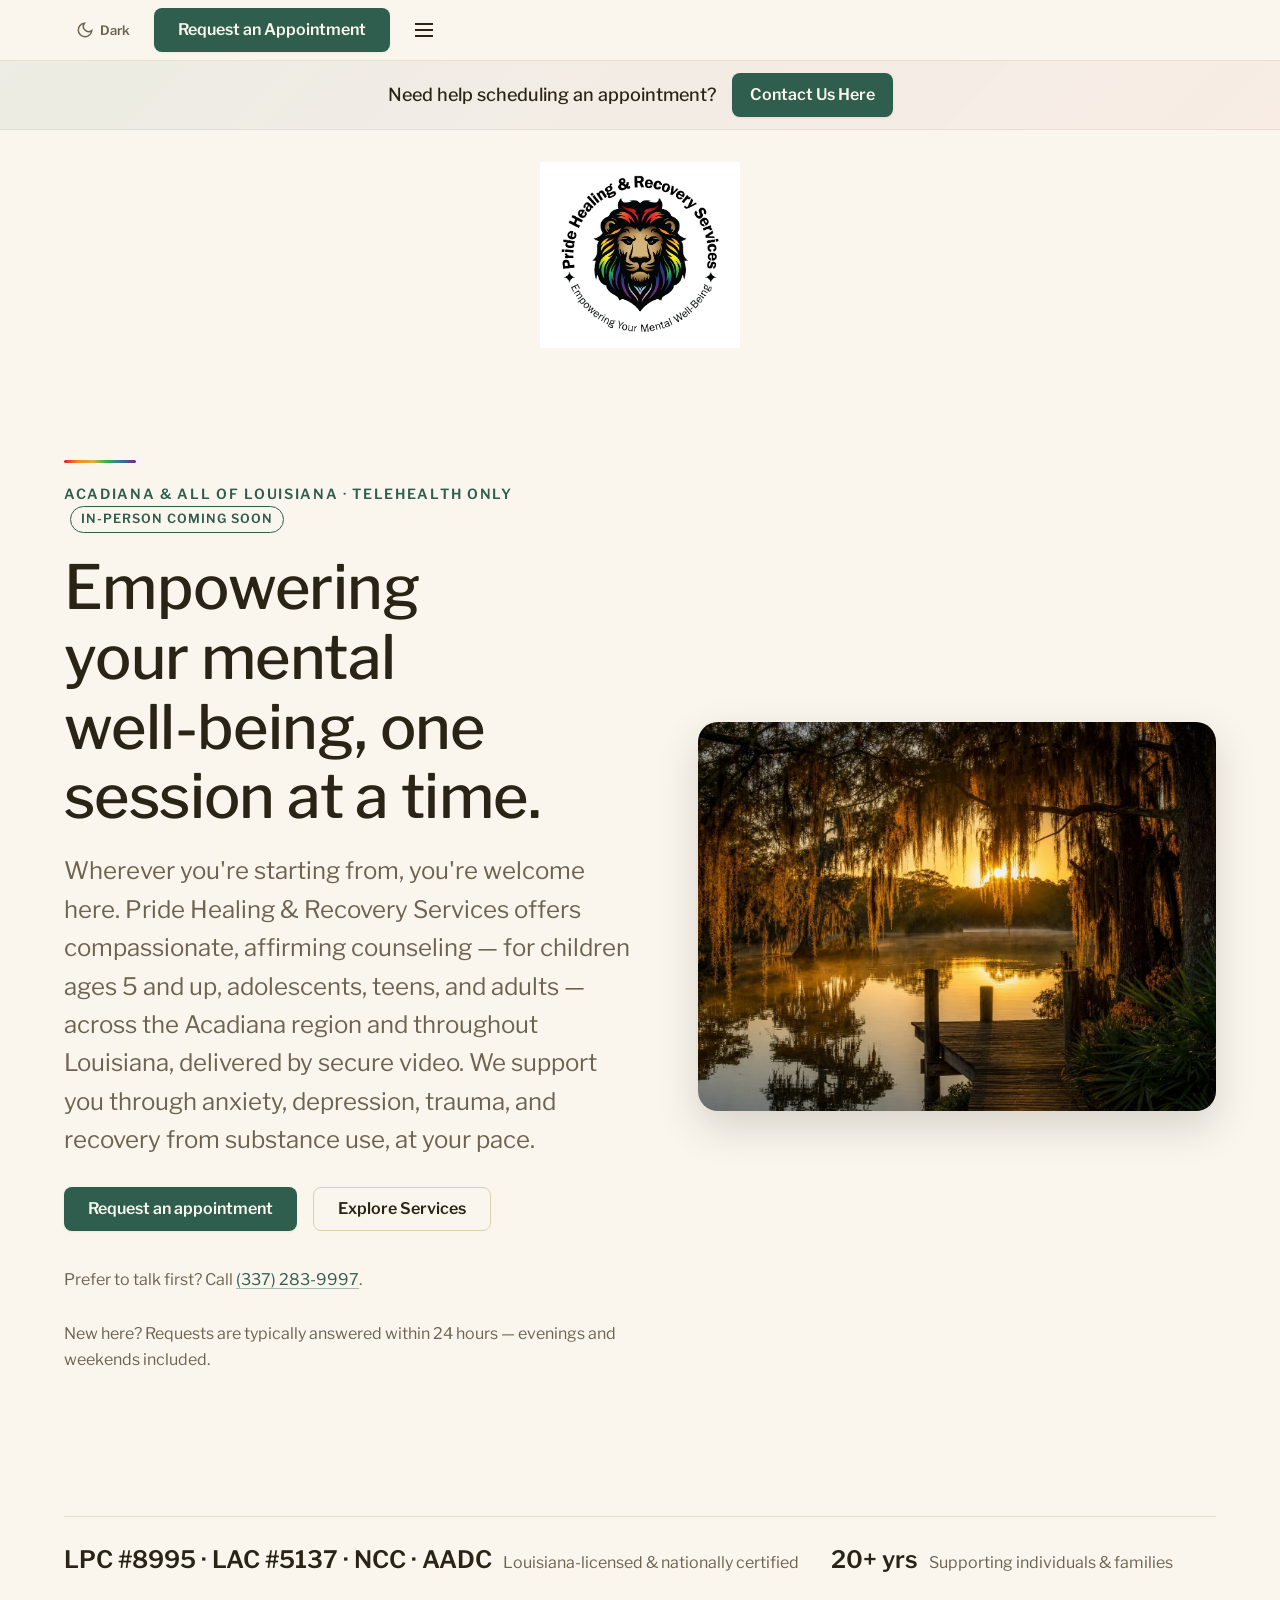
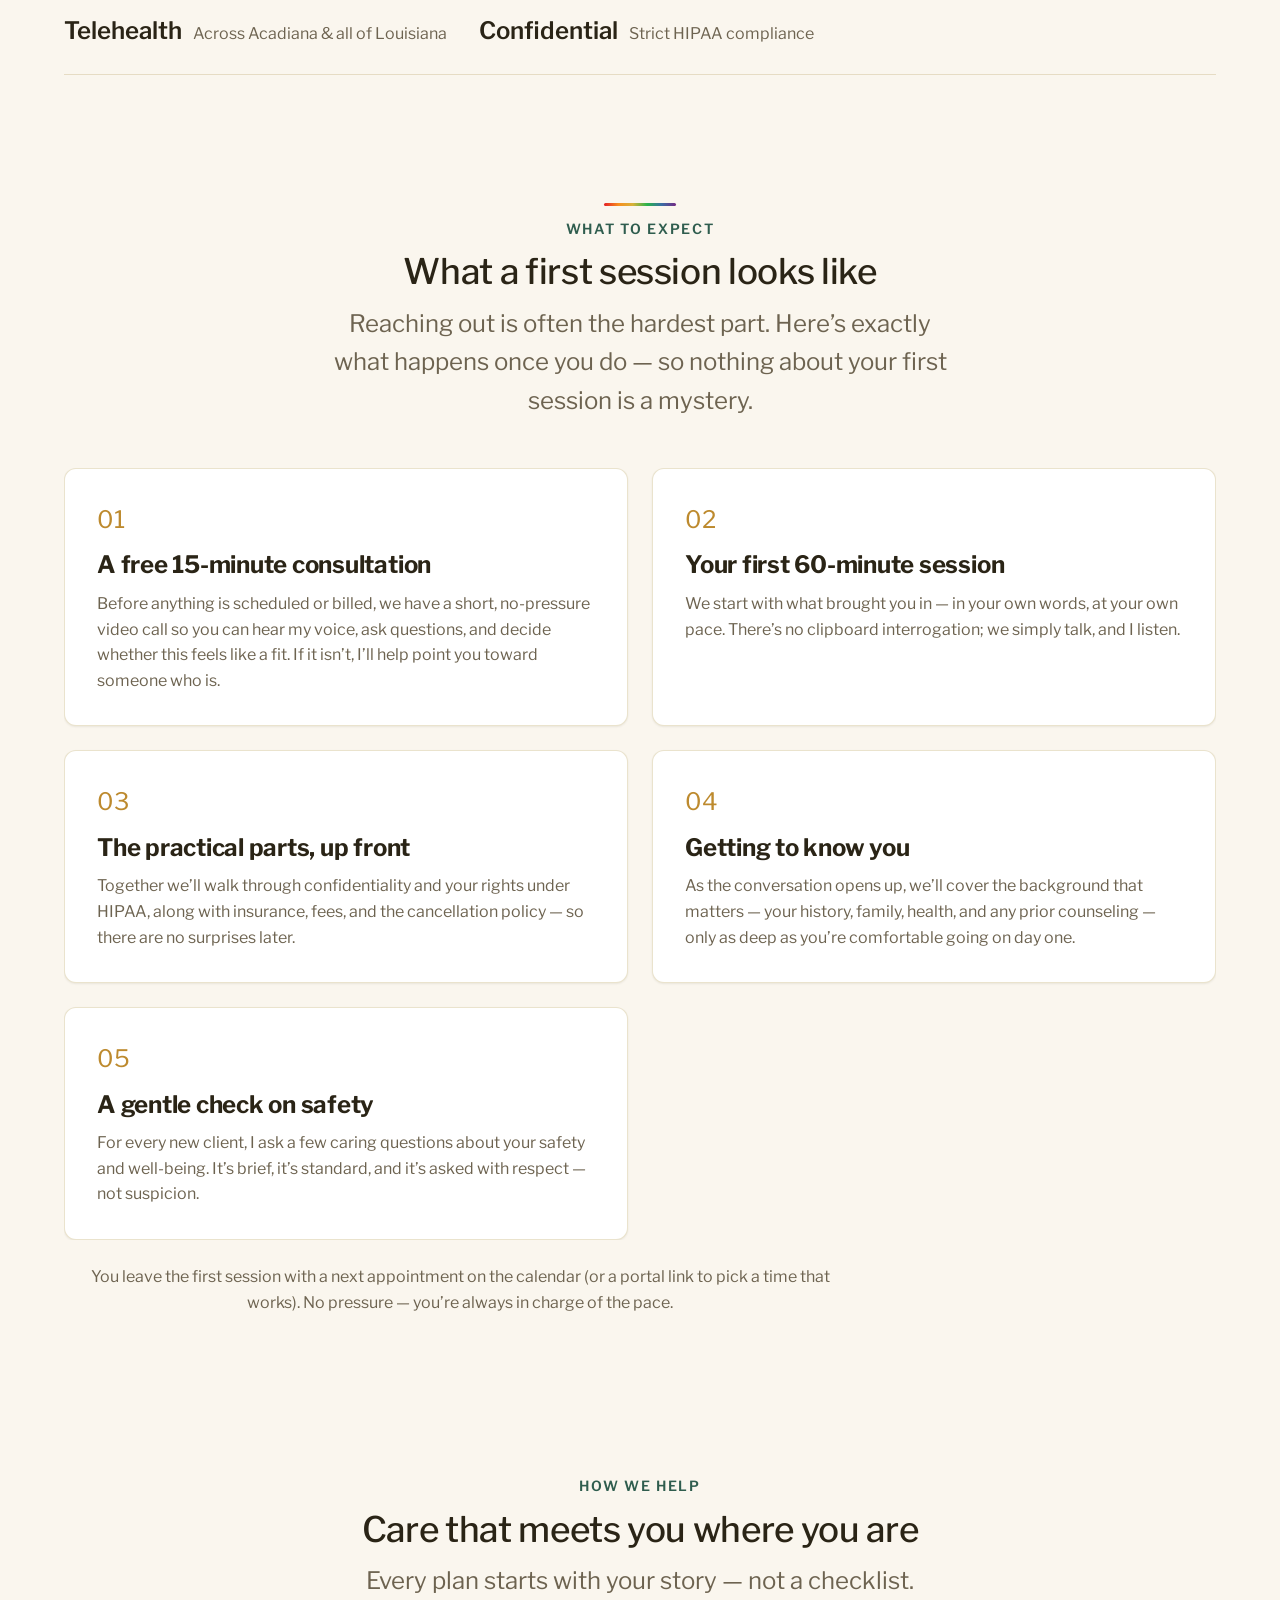
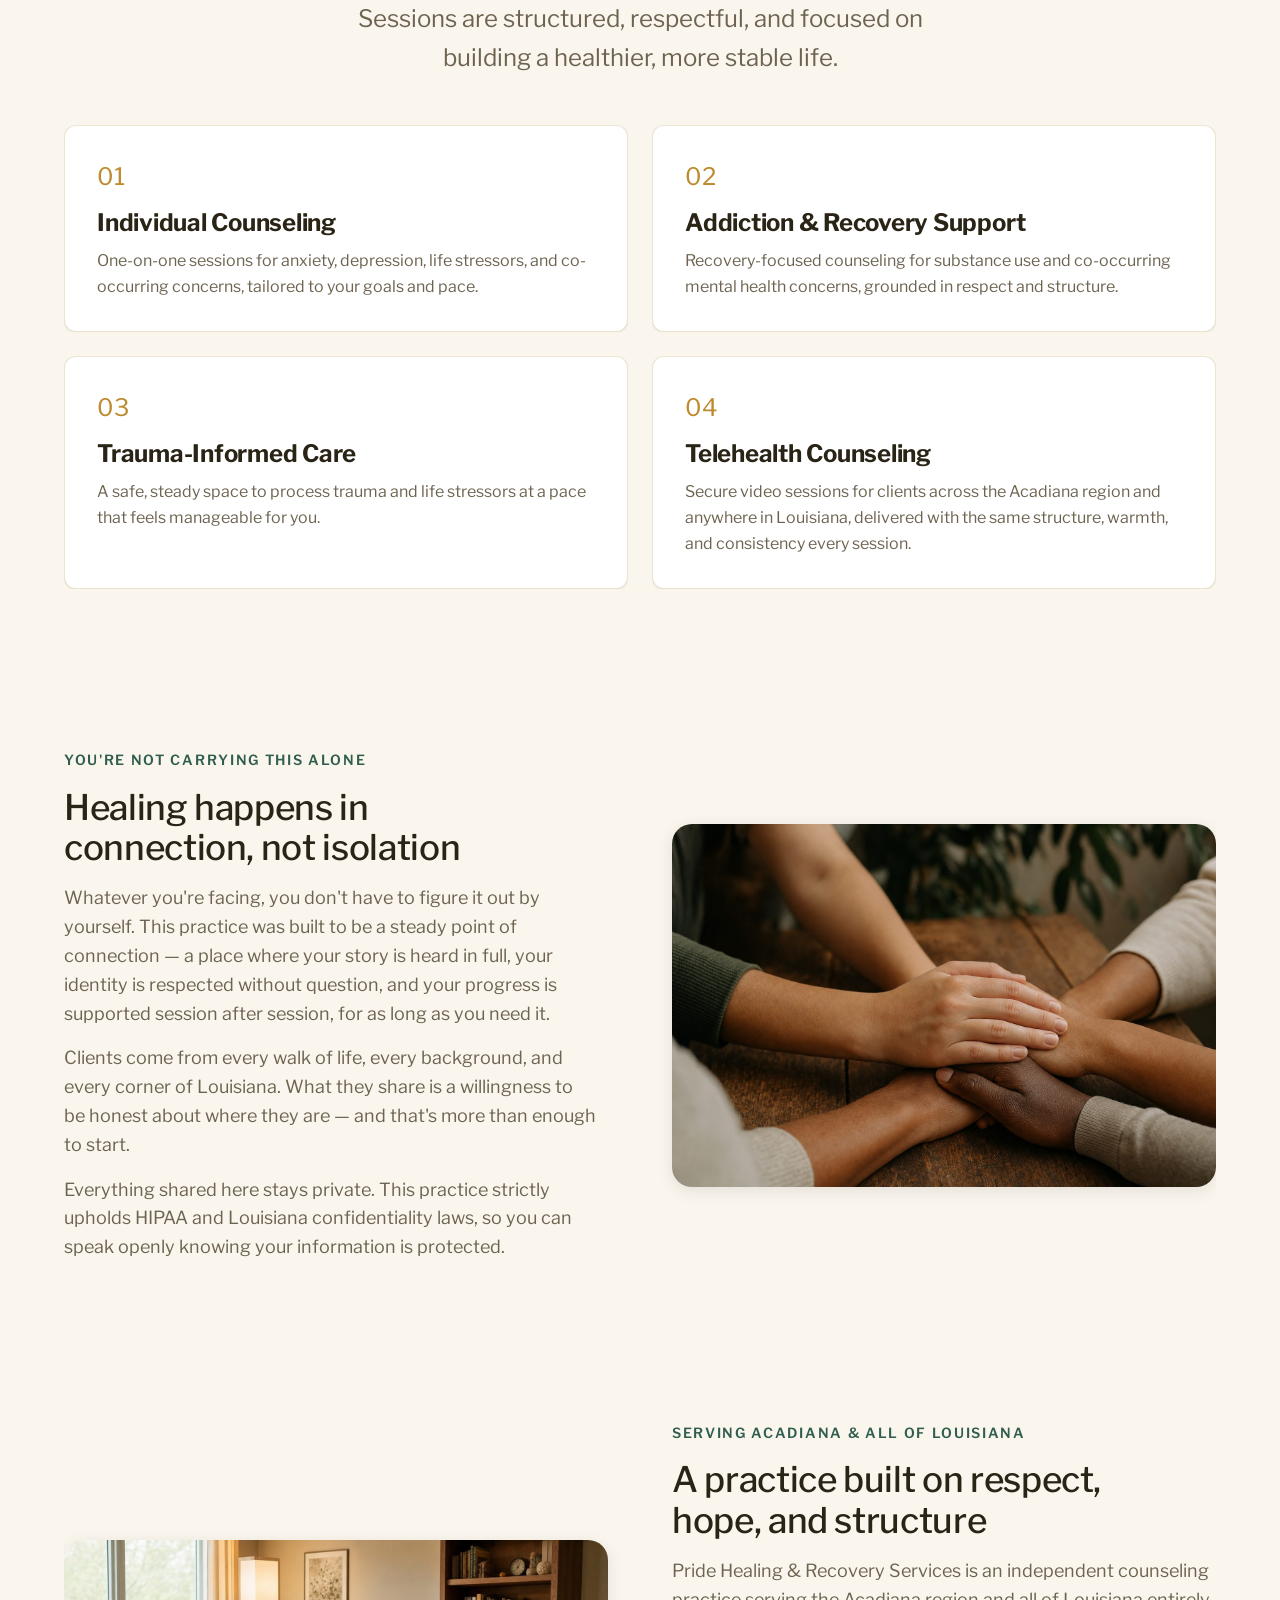
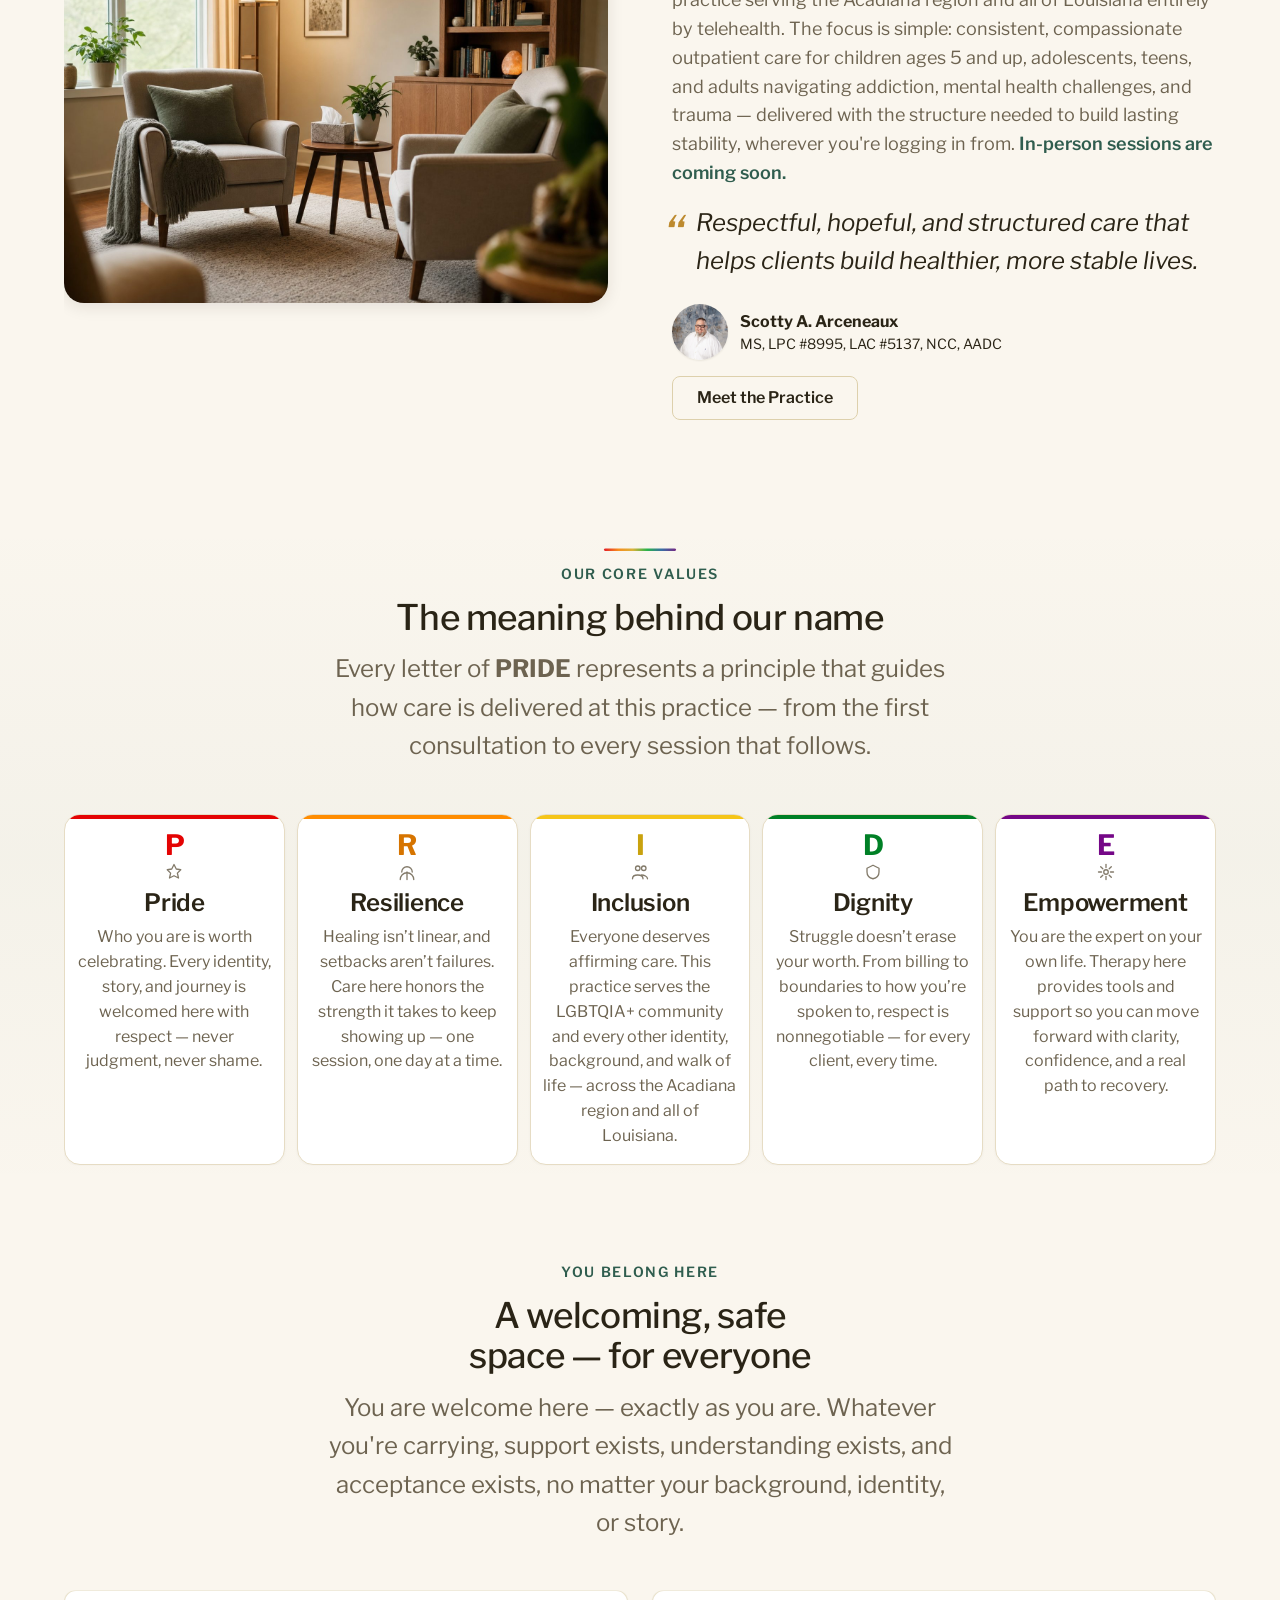
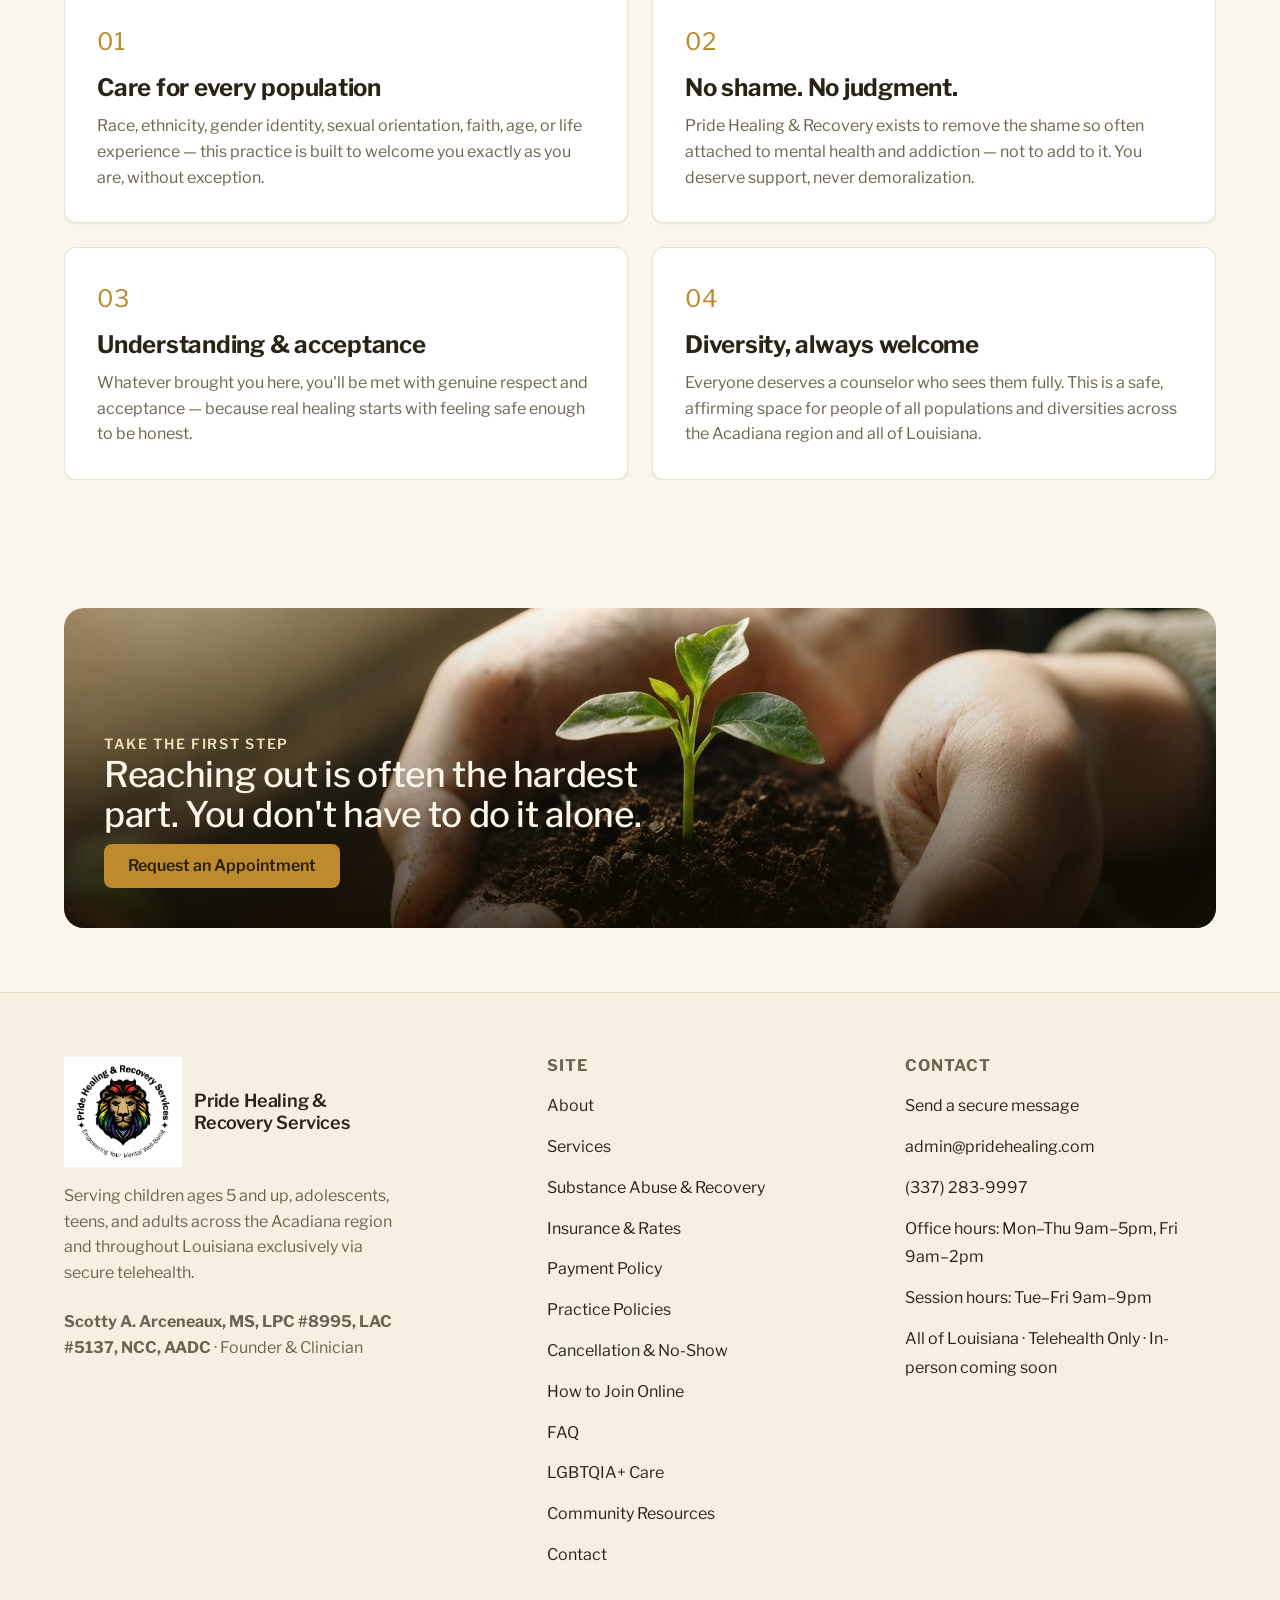
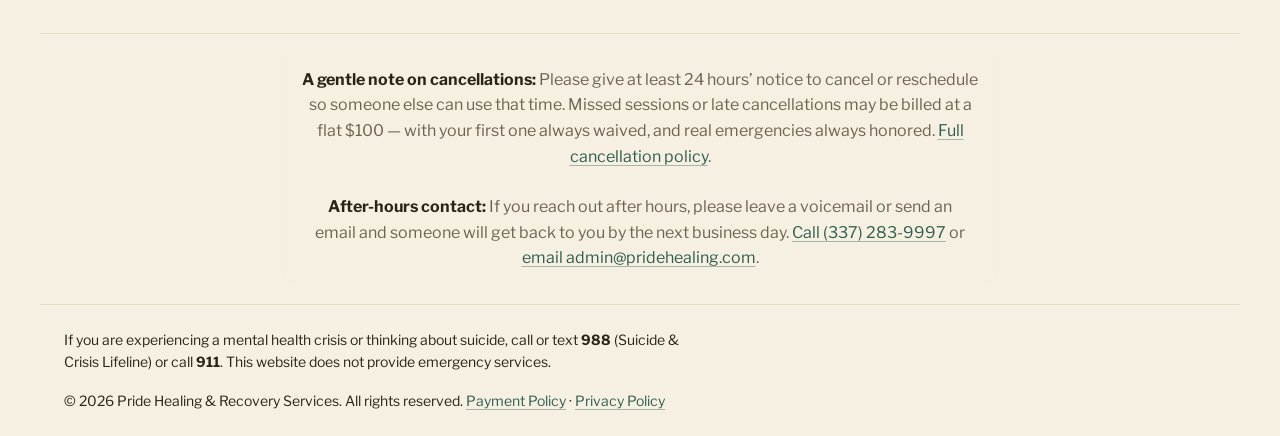
==== commit ea1513dc: "Switch practice contact email to admin@pridehealing.com across all pages Replace every occurrence of" ====
--- a/index.html
+++ b/index.html
@@ -396,7 +396,7 @@
       <h4>Contact</h4>
       <ul role="list">
         <li><a href="https://pridehealing.clientsecure.me/contact-widget" target="_blank" rel="noopener noreferrer">Send a secure message</a></li>
-        <li><a href="mailto:scotty@pridehealing.com">scotty@pridehealing.com</a></li>
+        <li><a href="mailto:admin@pridehealing.com">admin@pridehealing.com</a></li>
         <li><a href="tel:+13372839997">(337) 283-9997</a></li>
         <li><span class="muted" style="font-size:var(--text-sm);">Office hours: Mon&ndash;Thu 9am&ndash;5pm, Fri 9am&ndash;2pm</span></li>
         <li><span class="muted" style="font-size:var(--text-sm);">Session hours: Tue&ndash;Fri 9am&ndash;9pm</span></li>
@@ -407,7 +407,7 @@
   <div class="container footer__bottom footer__bottom--practice-info">
     <div class="footer__practice-info">
       <p class="footer__practice-info-item"><strong>A gentle note on cancellations:</strong> Please give at least 24 hours’ notice to cancel or reschedule so someone else can use that time. Missed sessions or late cancellations may be billed at a flat $100 — with your first one always waived, and real emergencies always honored. <a class="underline-link" href="./cancellation-policy.html">Full cancellation policy</a>.</p>
-      <p class="footer__practice-info-item"><strong>After-hours contact:</strong> If you reach out after hours, please leave a voicemail or send an email and someone will get back to you by the next business day. <a class="underline-link" href="tel:+13372839997">Call (337) 283-9997</a> or <a class="underline-link" href="mailto:scotty@pridehealing.com">email scotty@pridehealing.com</a>.</p>
+      <p class="footer__practice-info-item"><strong>After-hours contact:</strong> If you reach out after hours, please leave a voicemail or send an email and someone will get back to you by the next business day. <a class="underline-link" href="tel:+13372839997">Call (337) 283-9997</a> or <a class="underline-link" href="mailto:admin@pridehealing.com">email admin@pridehealing.com</a>.</p>
     </div>
   </div>
   <div class="container footer__bottom">
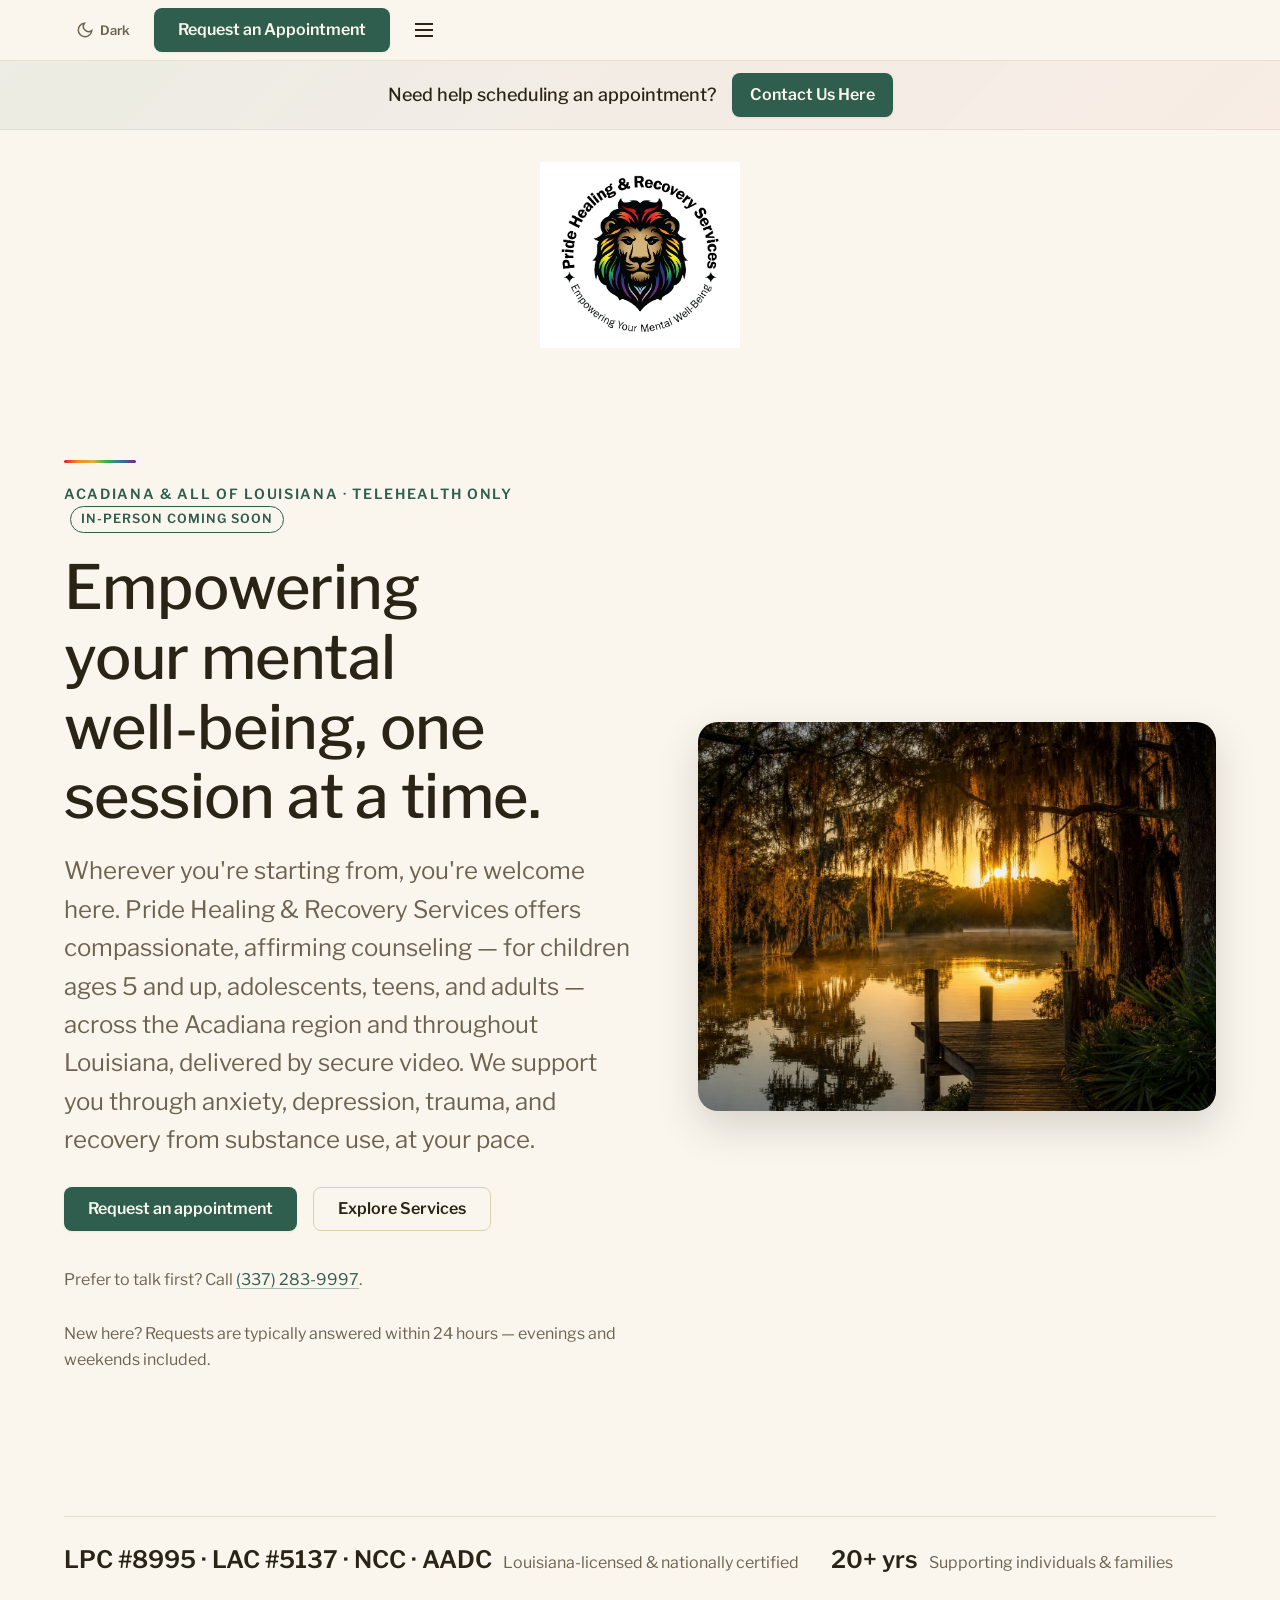
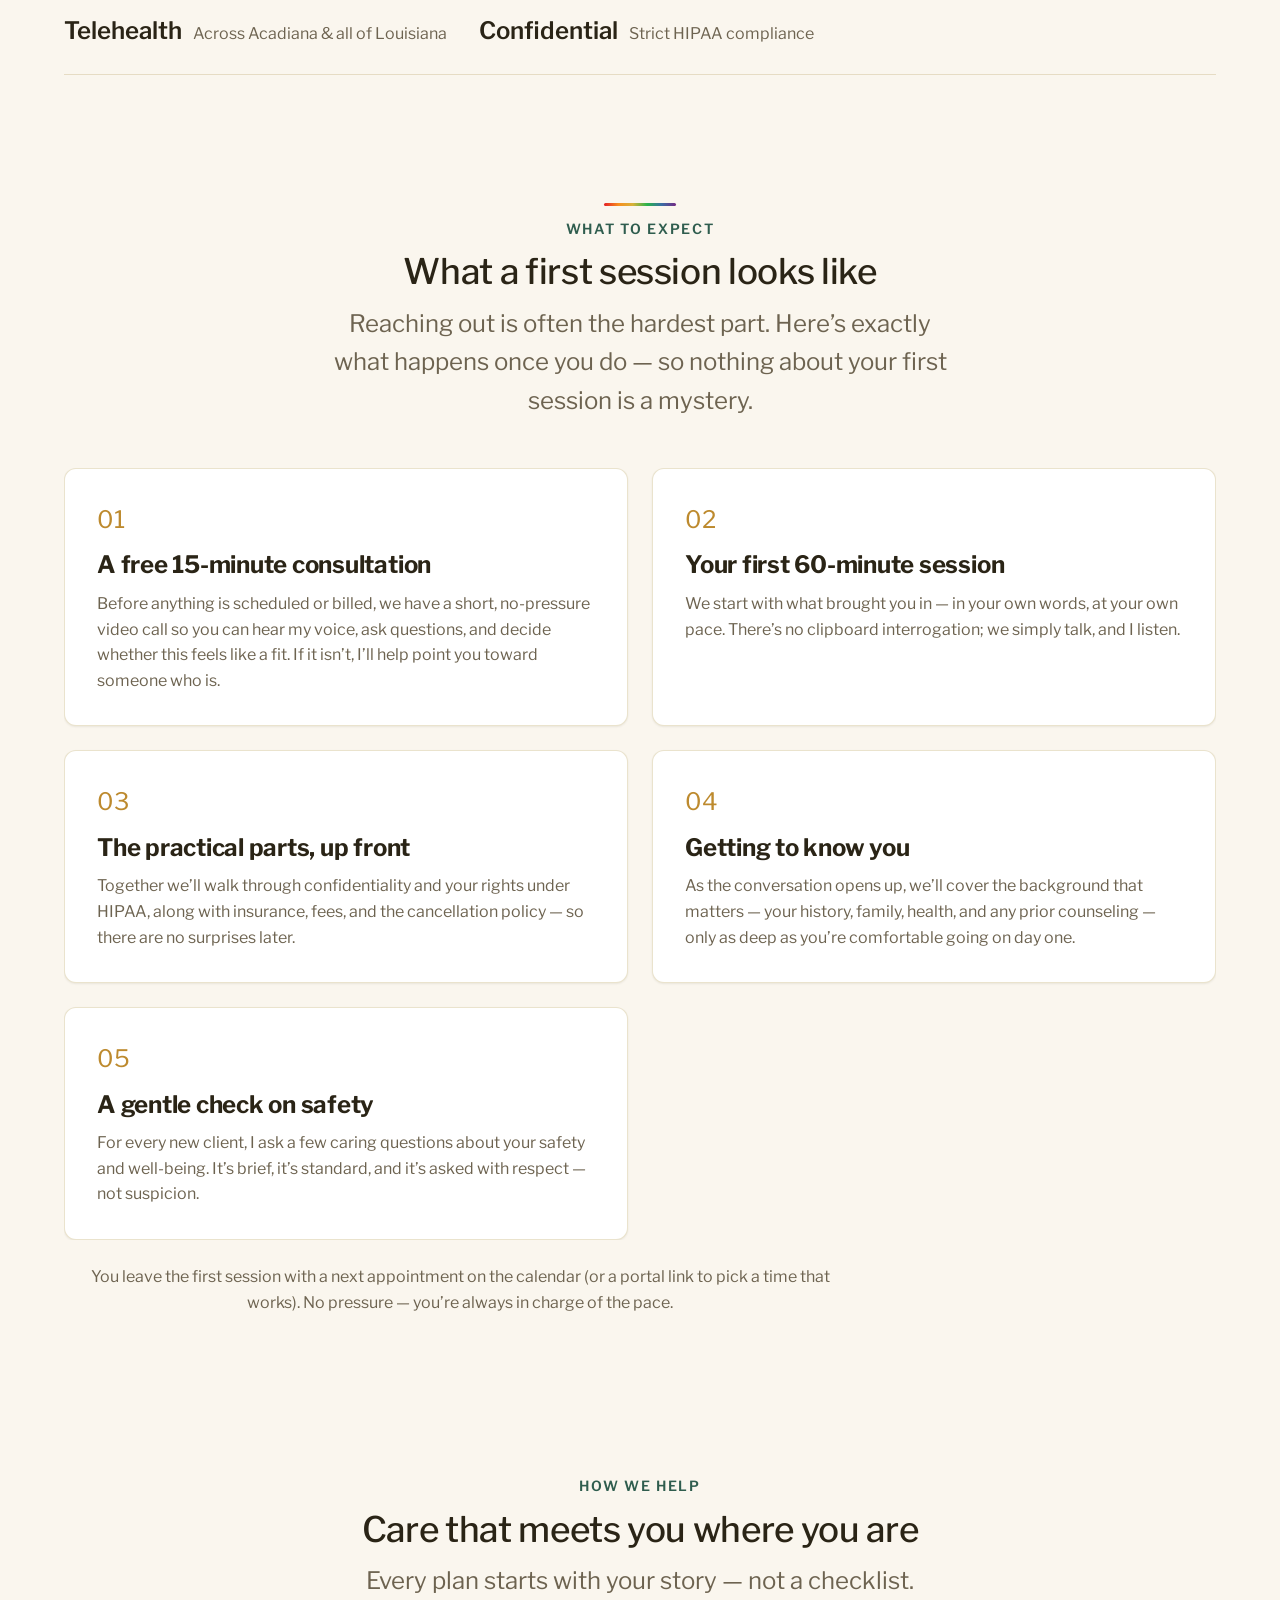
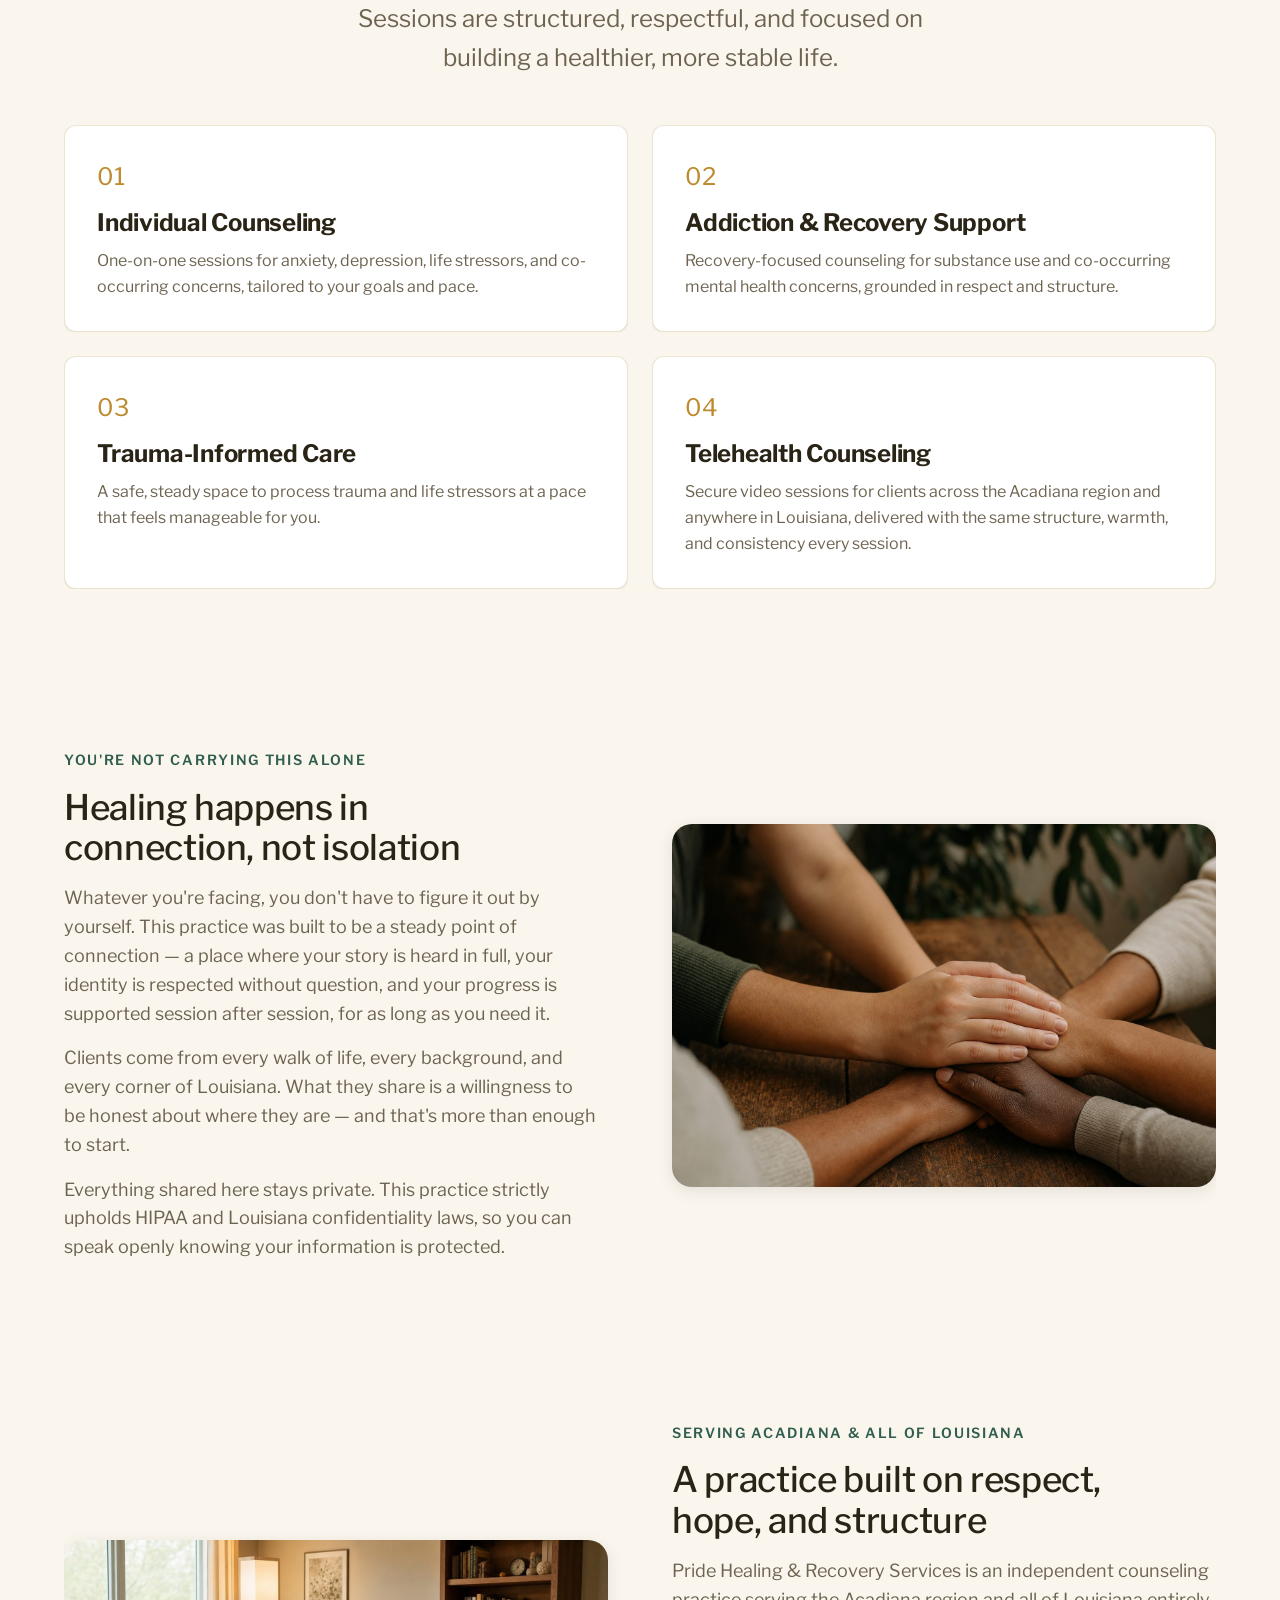
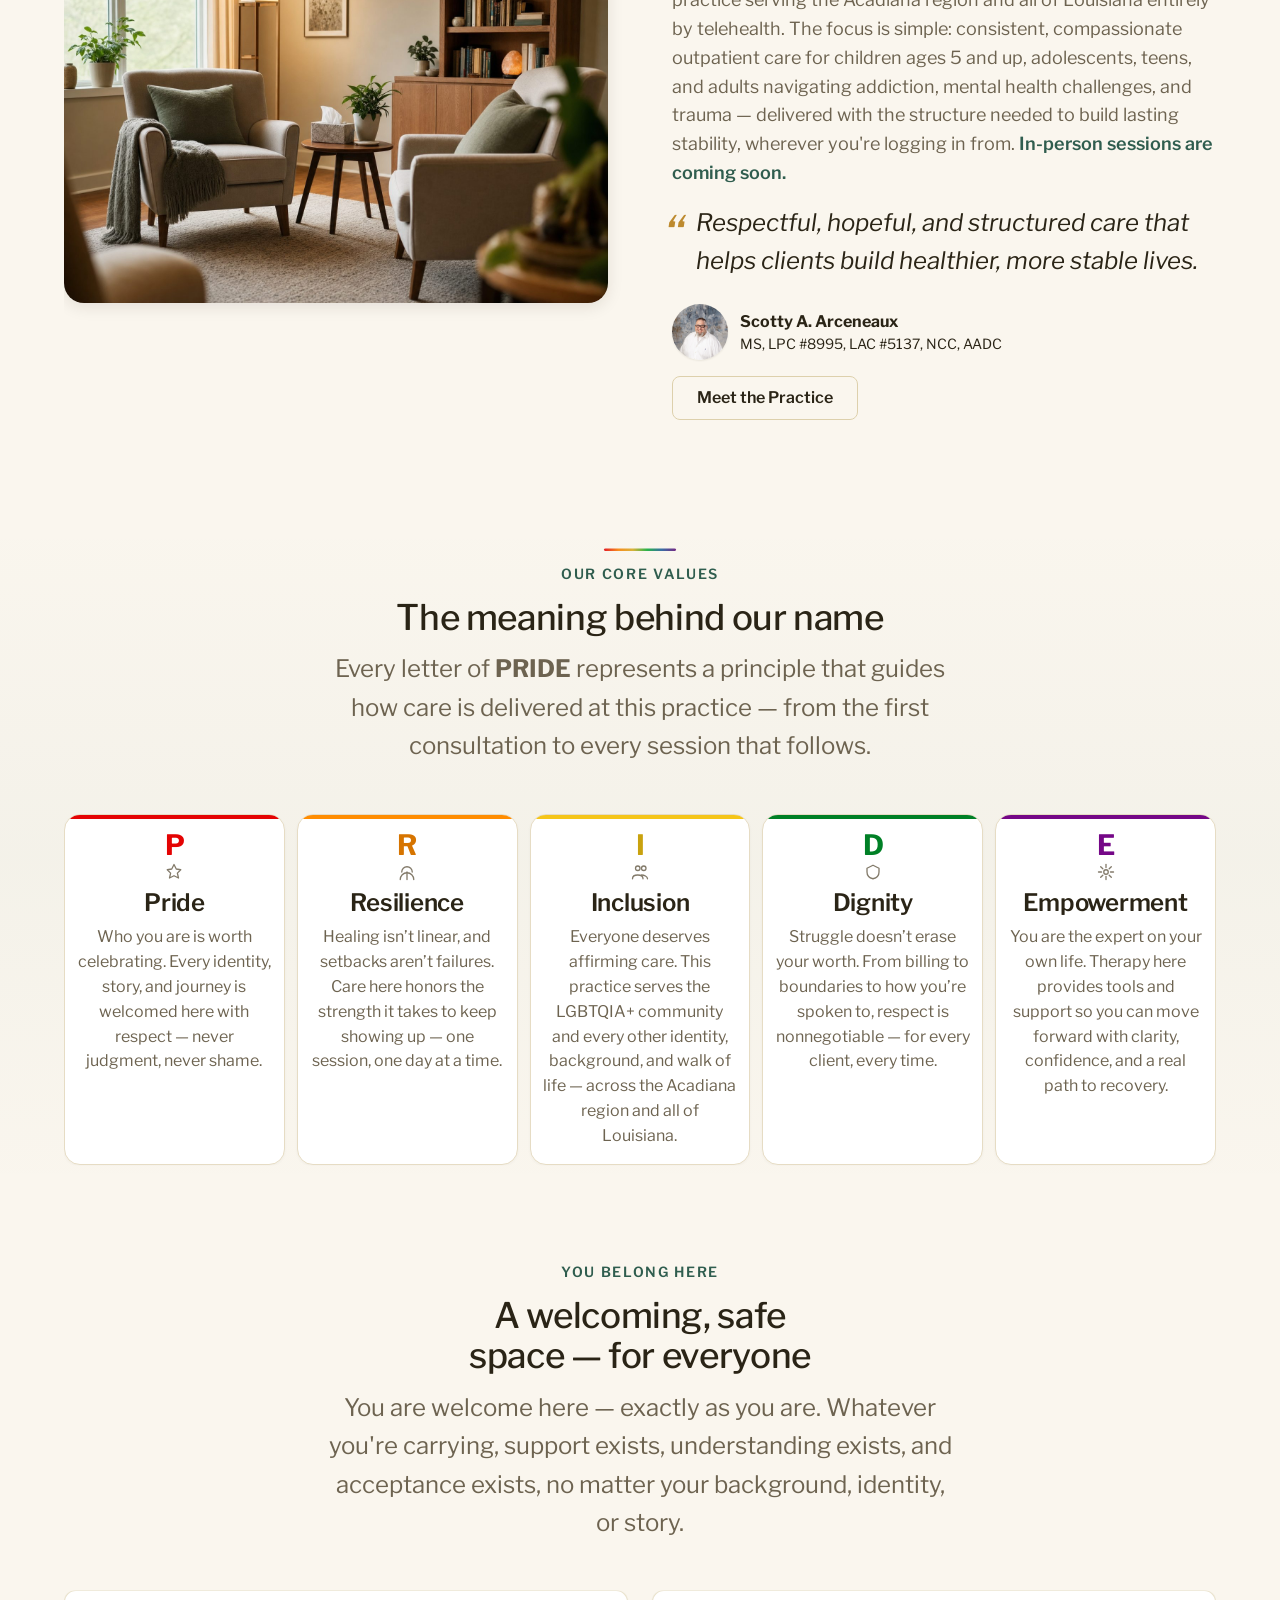
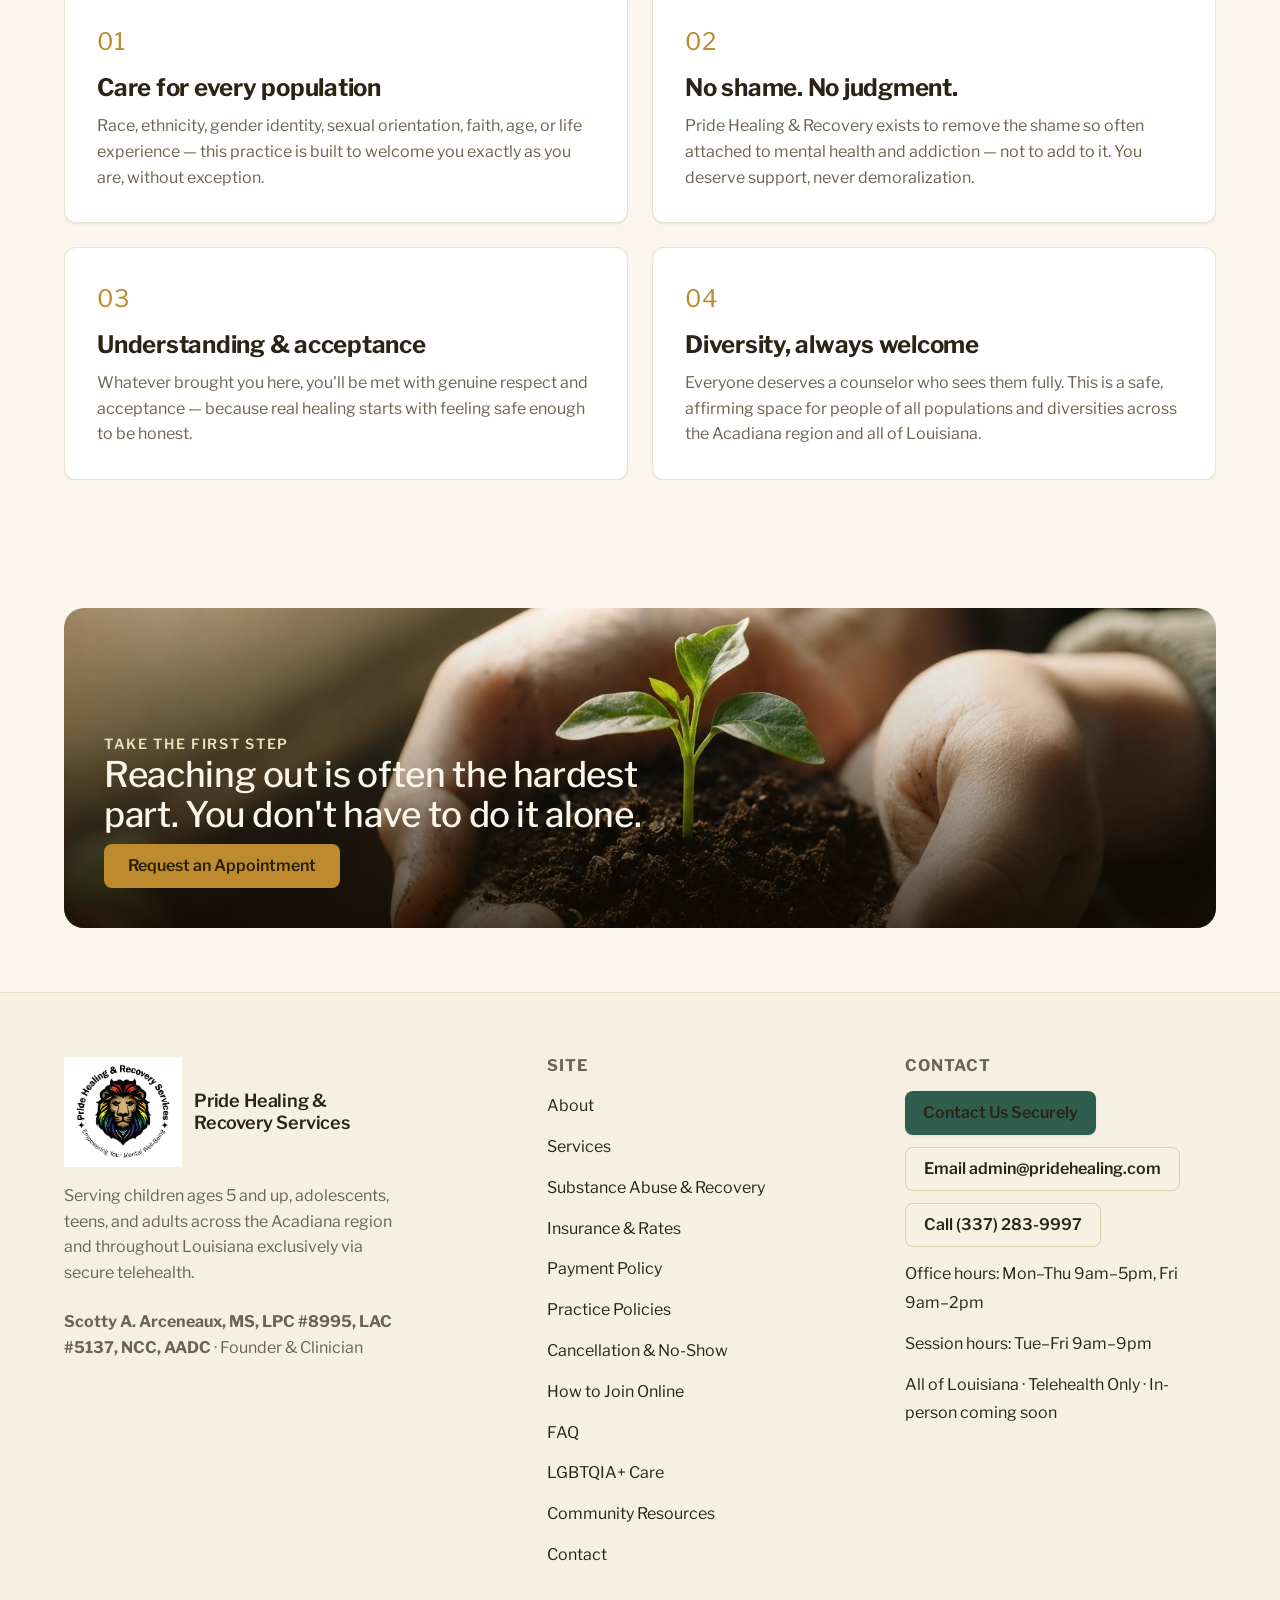
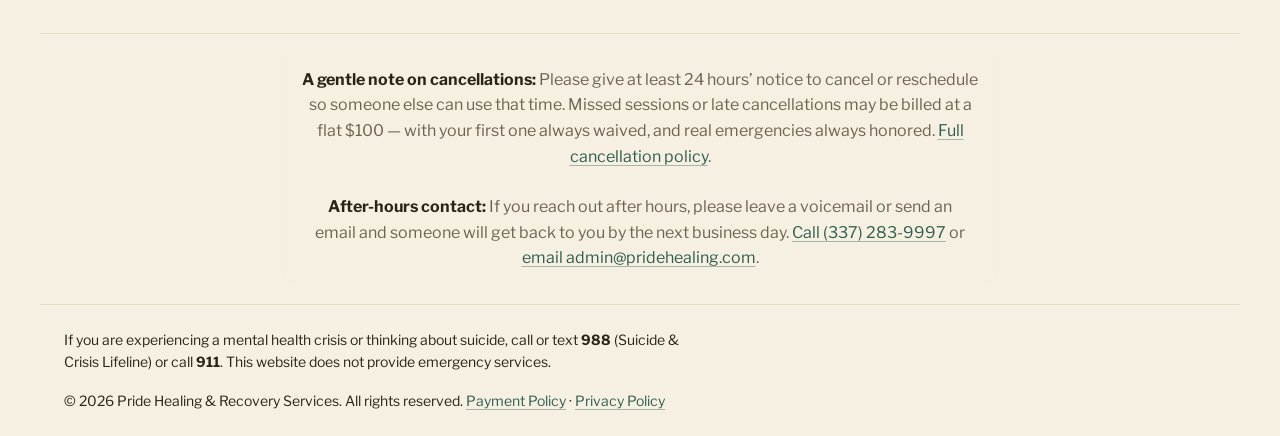
==== commit dc5751bc: "Style footer Contact row as small buttons (widget + email + phone) Convert the plain-text footer Con" ====
--- a/index.html
+++ b/index.html
@@ -395,9 +395,9 @@
     <div class="footer__col">
       <h4>Contact</h4>
       <ul role="list">
-        <li><a href="https://pridehealing.clientsecure.me/contact-widget" target="_blank" rel="noopener noreferrer">Send a secure message</a></li>
-        <li><a href="mailto:admin@pridehealing.com">admin@pridehealing.com</a></li>
-        <li><a href="tel:+13372839997">(337) 283-9997</a></li>
+        <li><a class="btn btn--primary btn--sm" href="https://pridehealing.clientsecure.me/contact-widget" target="_blank" rel="noopener noreferrer">Contact Us Securely</a></li>
+        <li><a class="btn btn--outline btn--sm" href="mailto:admin@pridehealing.com">Email admin@pridehealing.com</a></li>
+        <li><a class="btn btn--outline btn--sm" href="tel:+13372839997">Call (337) 283-9997</a></li>
         <li><span class="muted" style="font-size:var(--text-sm);">Office hours: Mon&ndash;Thu 9am&ndash;5pm, Fri 9am&ndash;2pm</span></li>
         <li><span class="muted" style="font-size:var(--text-sm);">Session hours: Tue&ndash;Fri 9am&ndash;9pm</span></li>
         <li><span class="muted" style="font-size:var(--text-sm);">All of Louisiana &middot; Telehealth Only &middot; In-person coming soon</span></li>
--- a/style.css
+++ b/style.css
@@ -1560,6 +1560,20 @@
 .footer__col a:hover {
   color: var(--color-primary);
 }
+.footer__col li .btn {
+  display: inline-flex;
+  align-items: center;
+  justify-content: center;
+  width: auto;
+  max-width: 100%;
+  white-space: nowrap;
+}
+.footer__col li .btn:hover {
+  color: var(--color-primary);
+}
+.footer__col li .btn--primary:hover {
+  color: #fff;
+}
 .footer__bottom {
   border-top: 1px solid var(--color-divider);
   padding-block: var(--space-6);
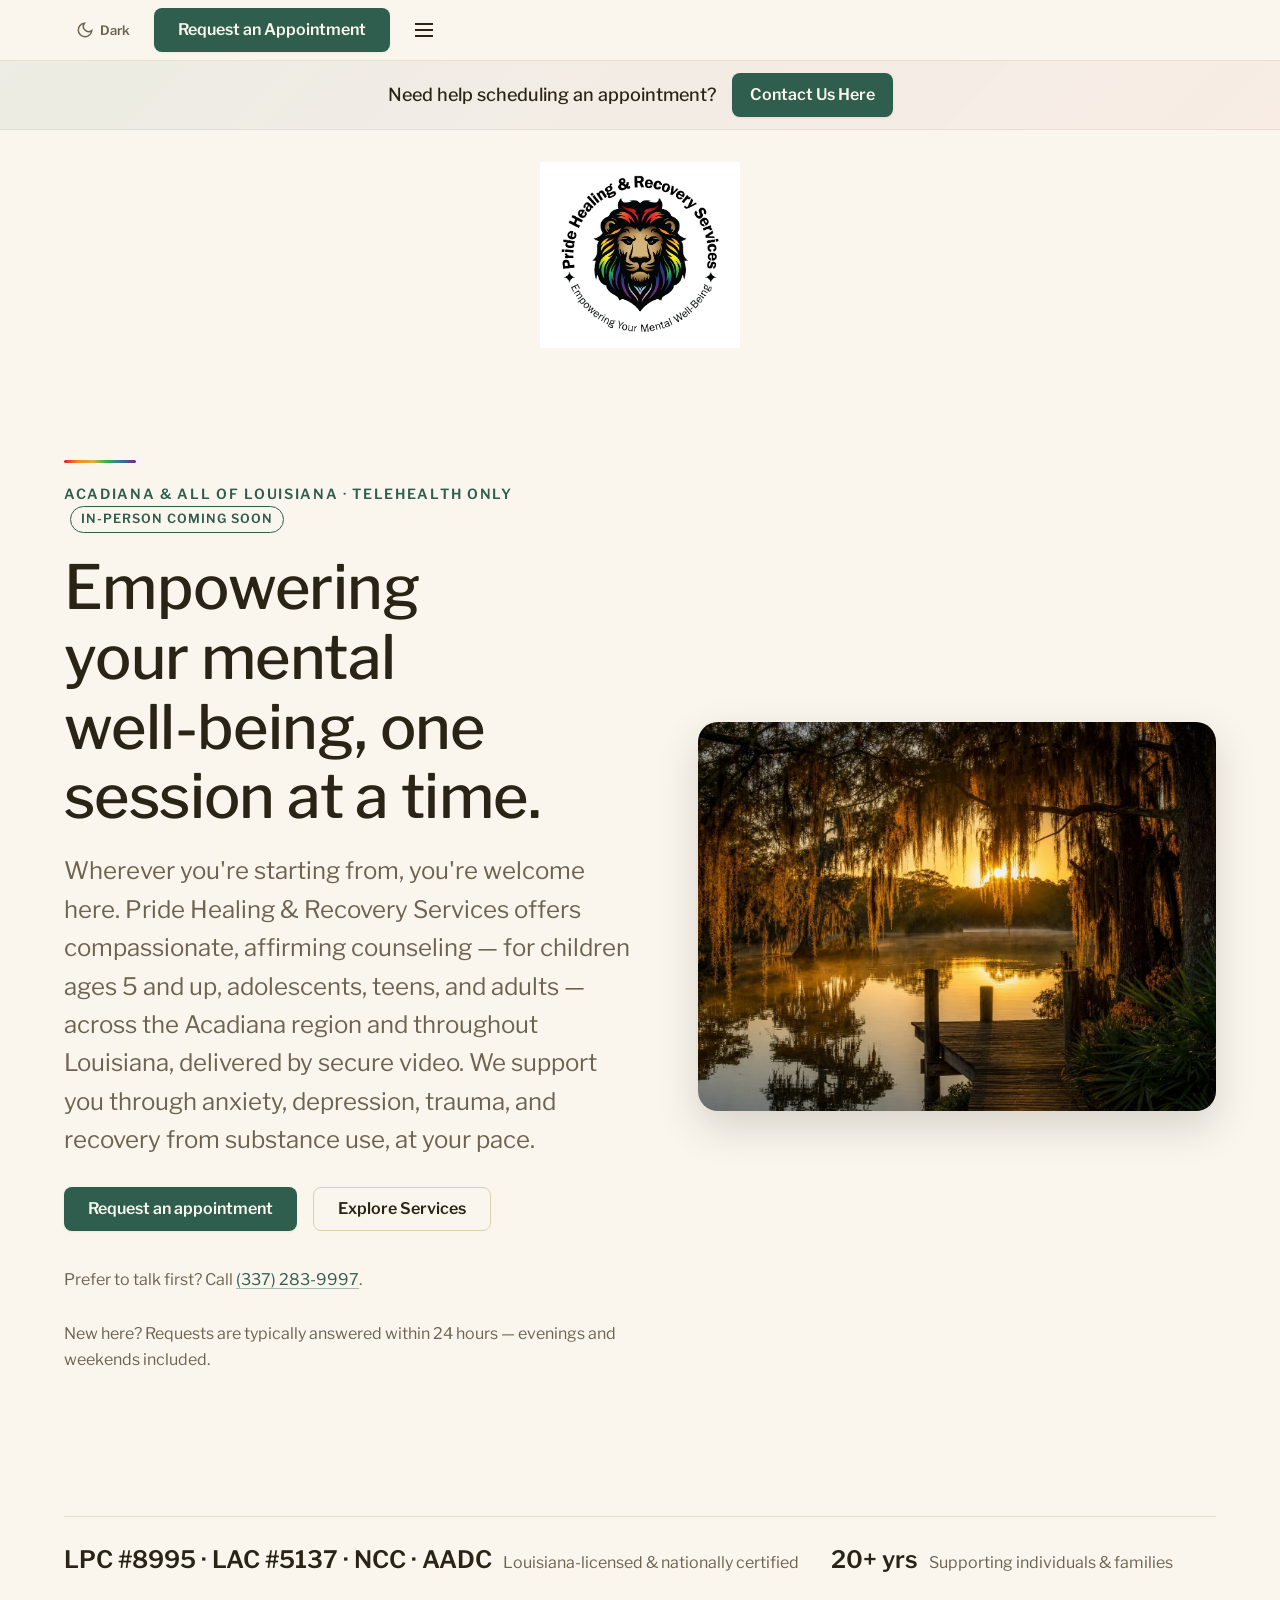
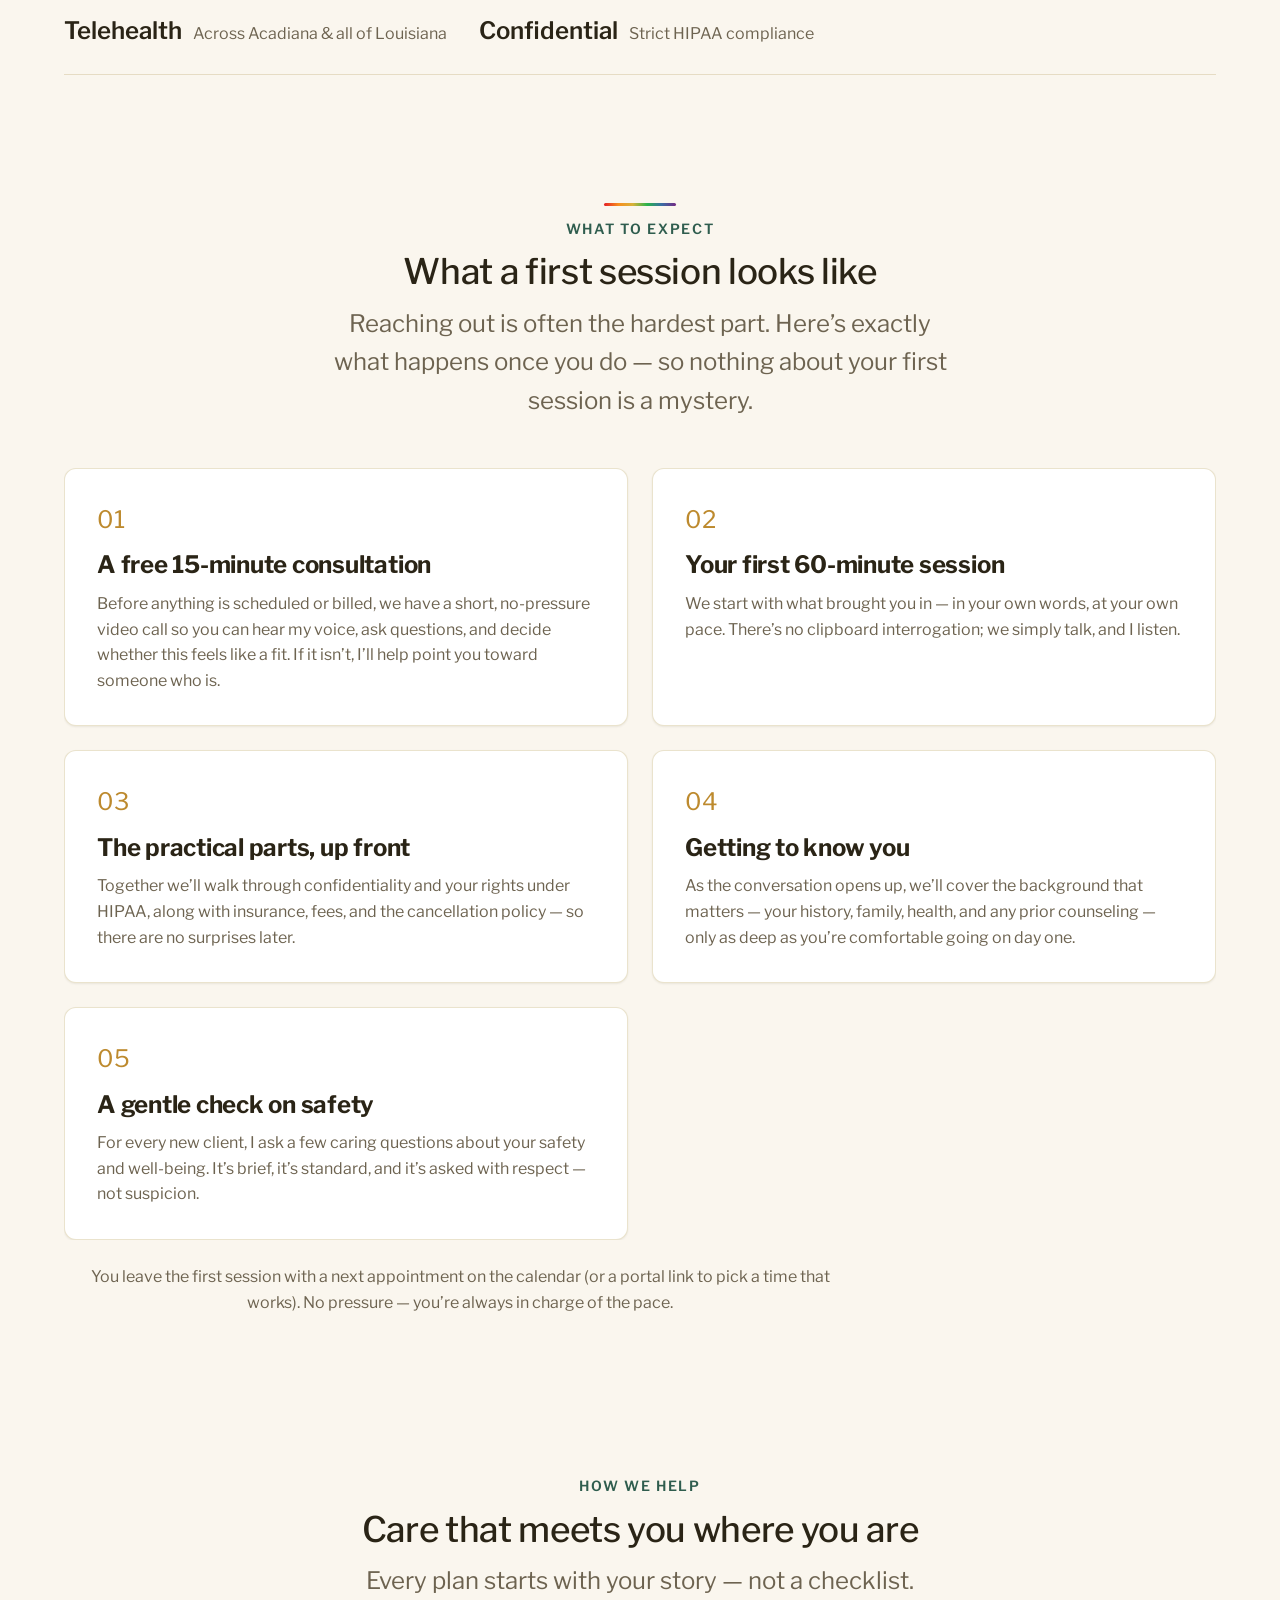
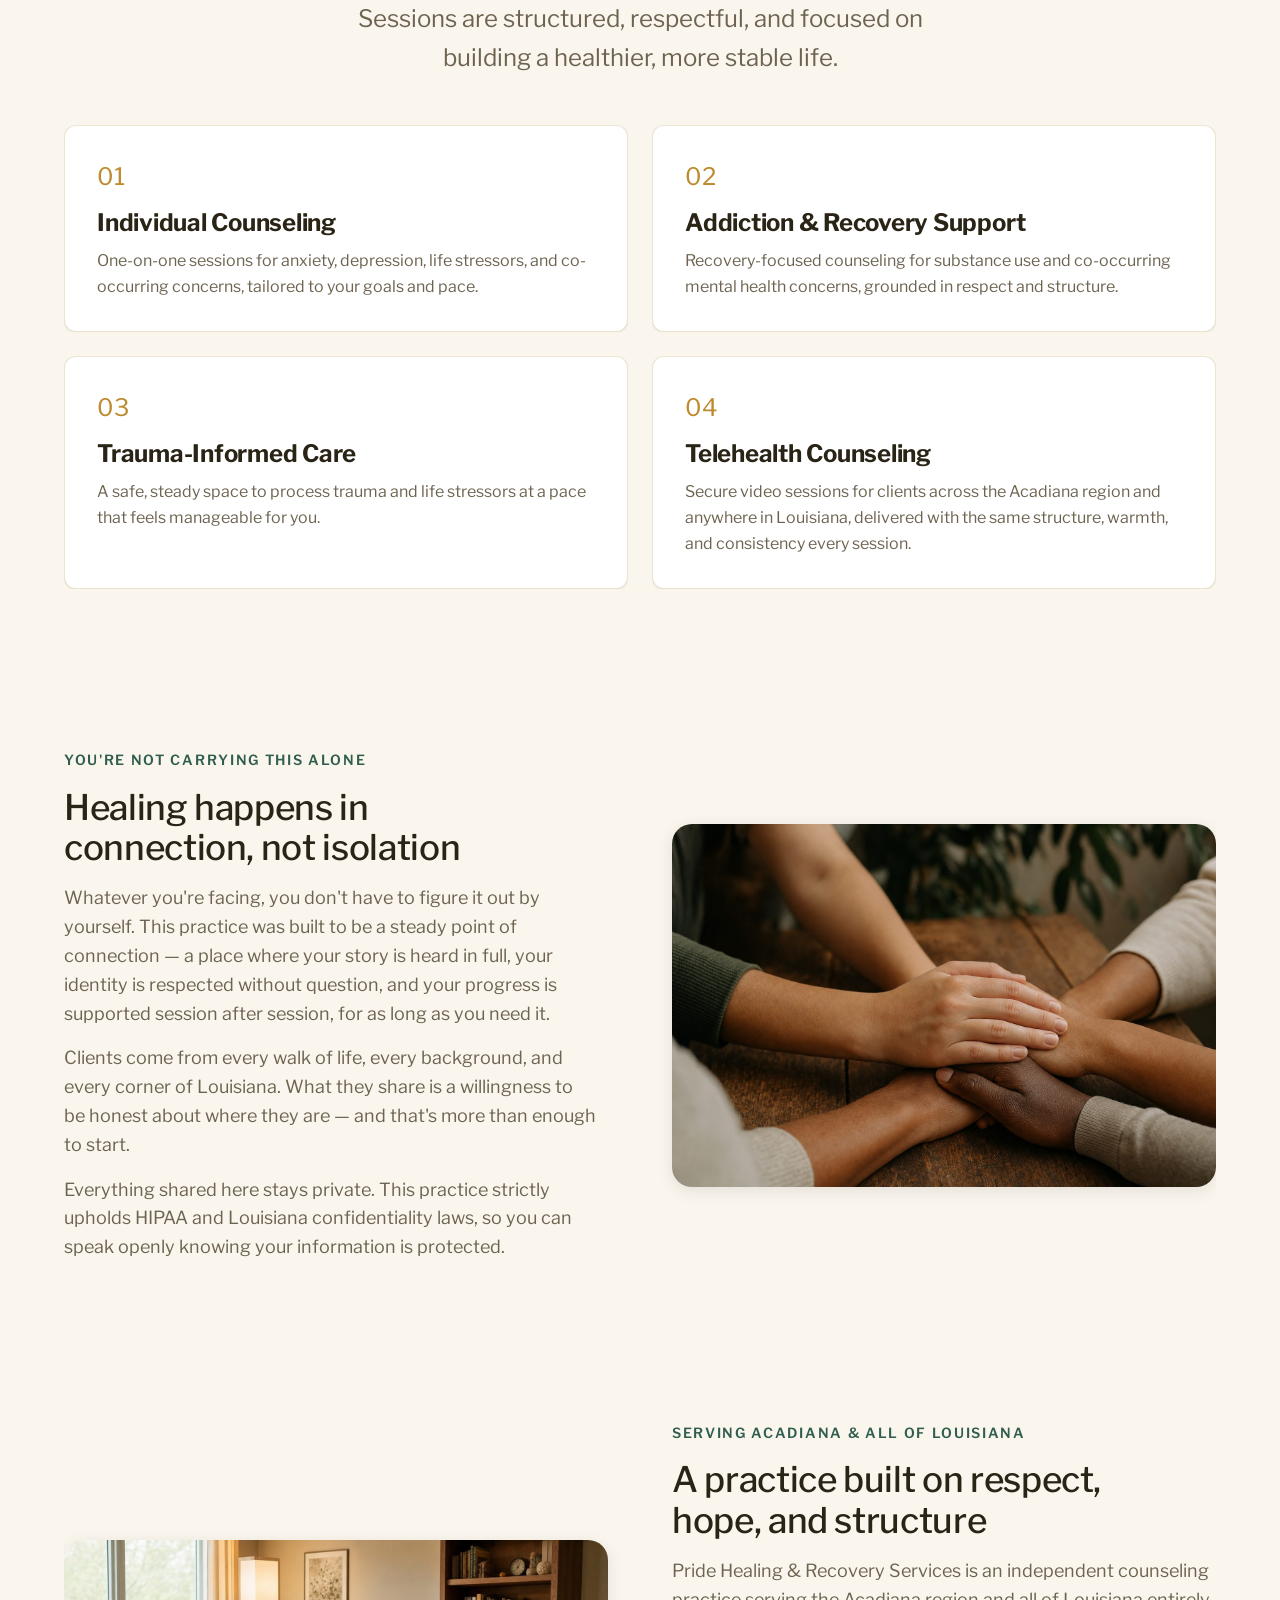
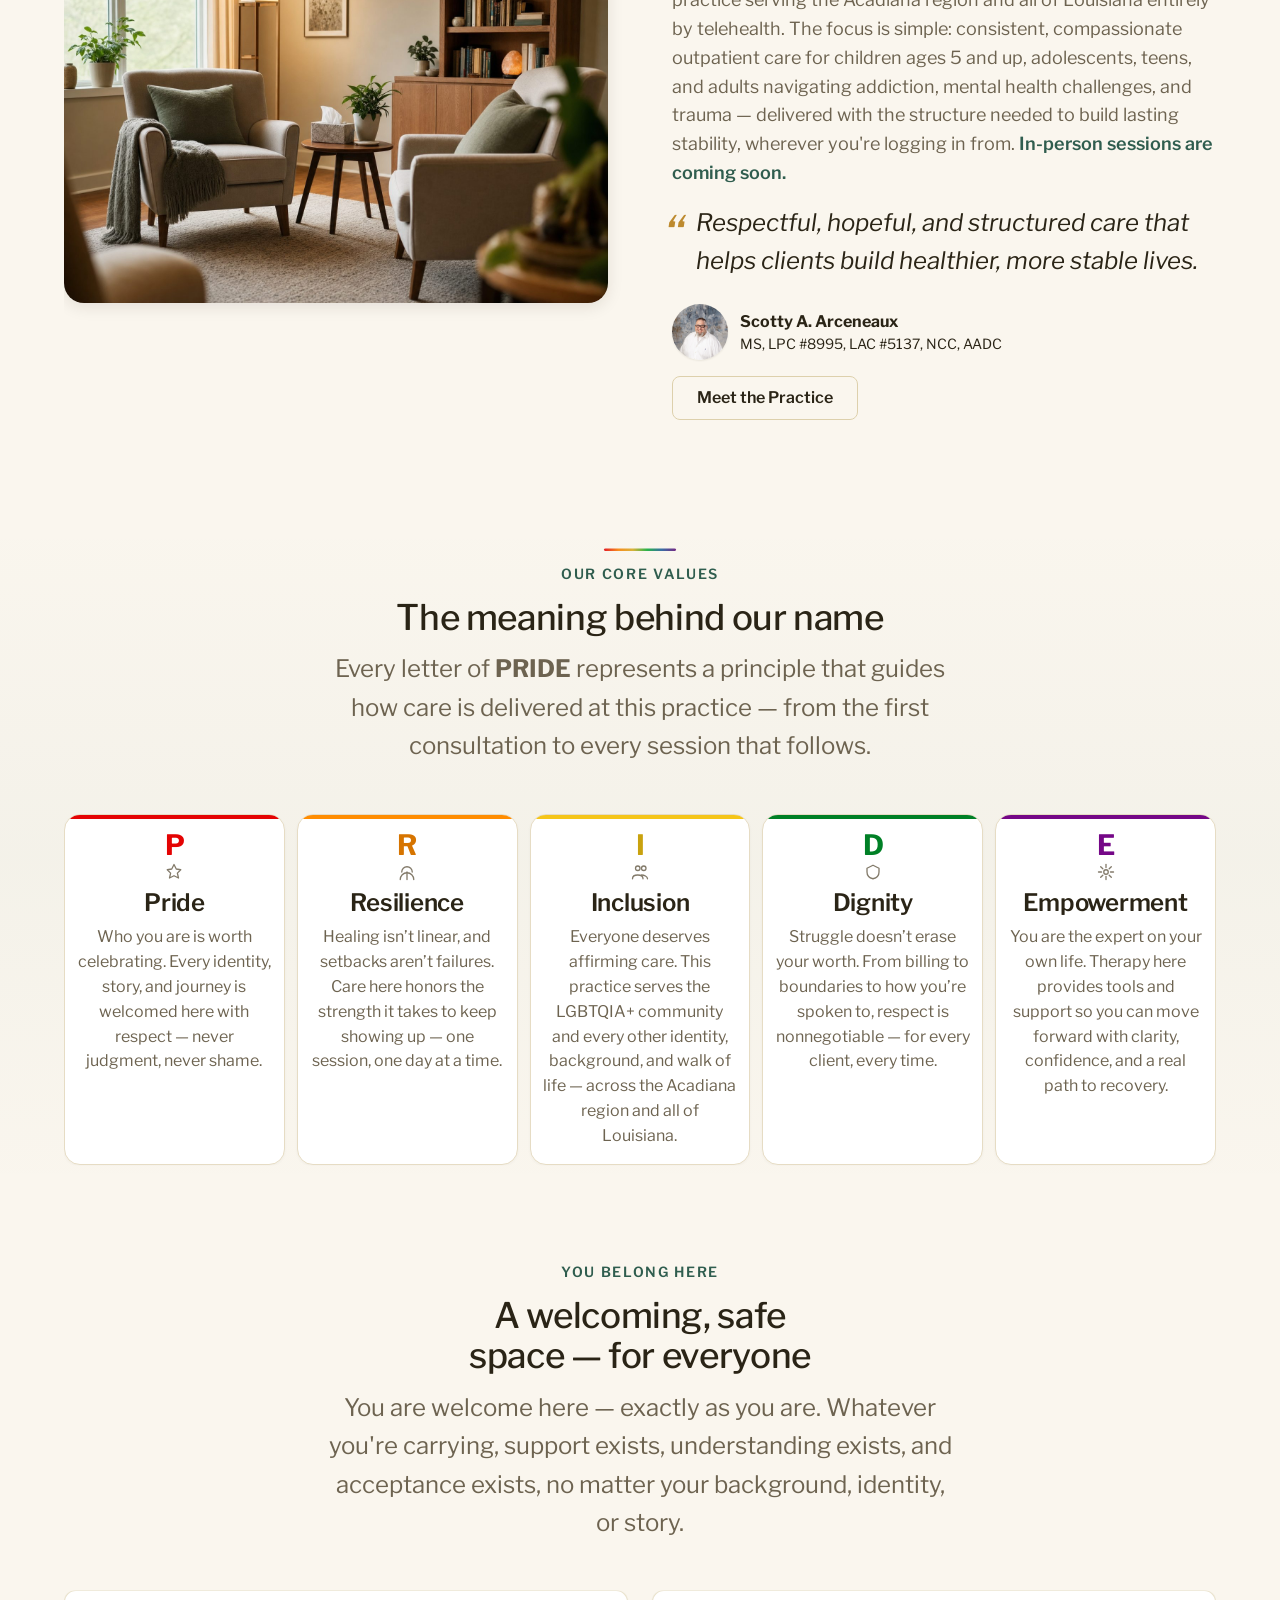
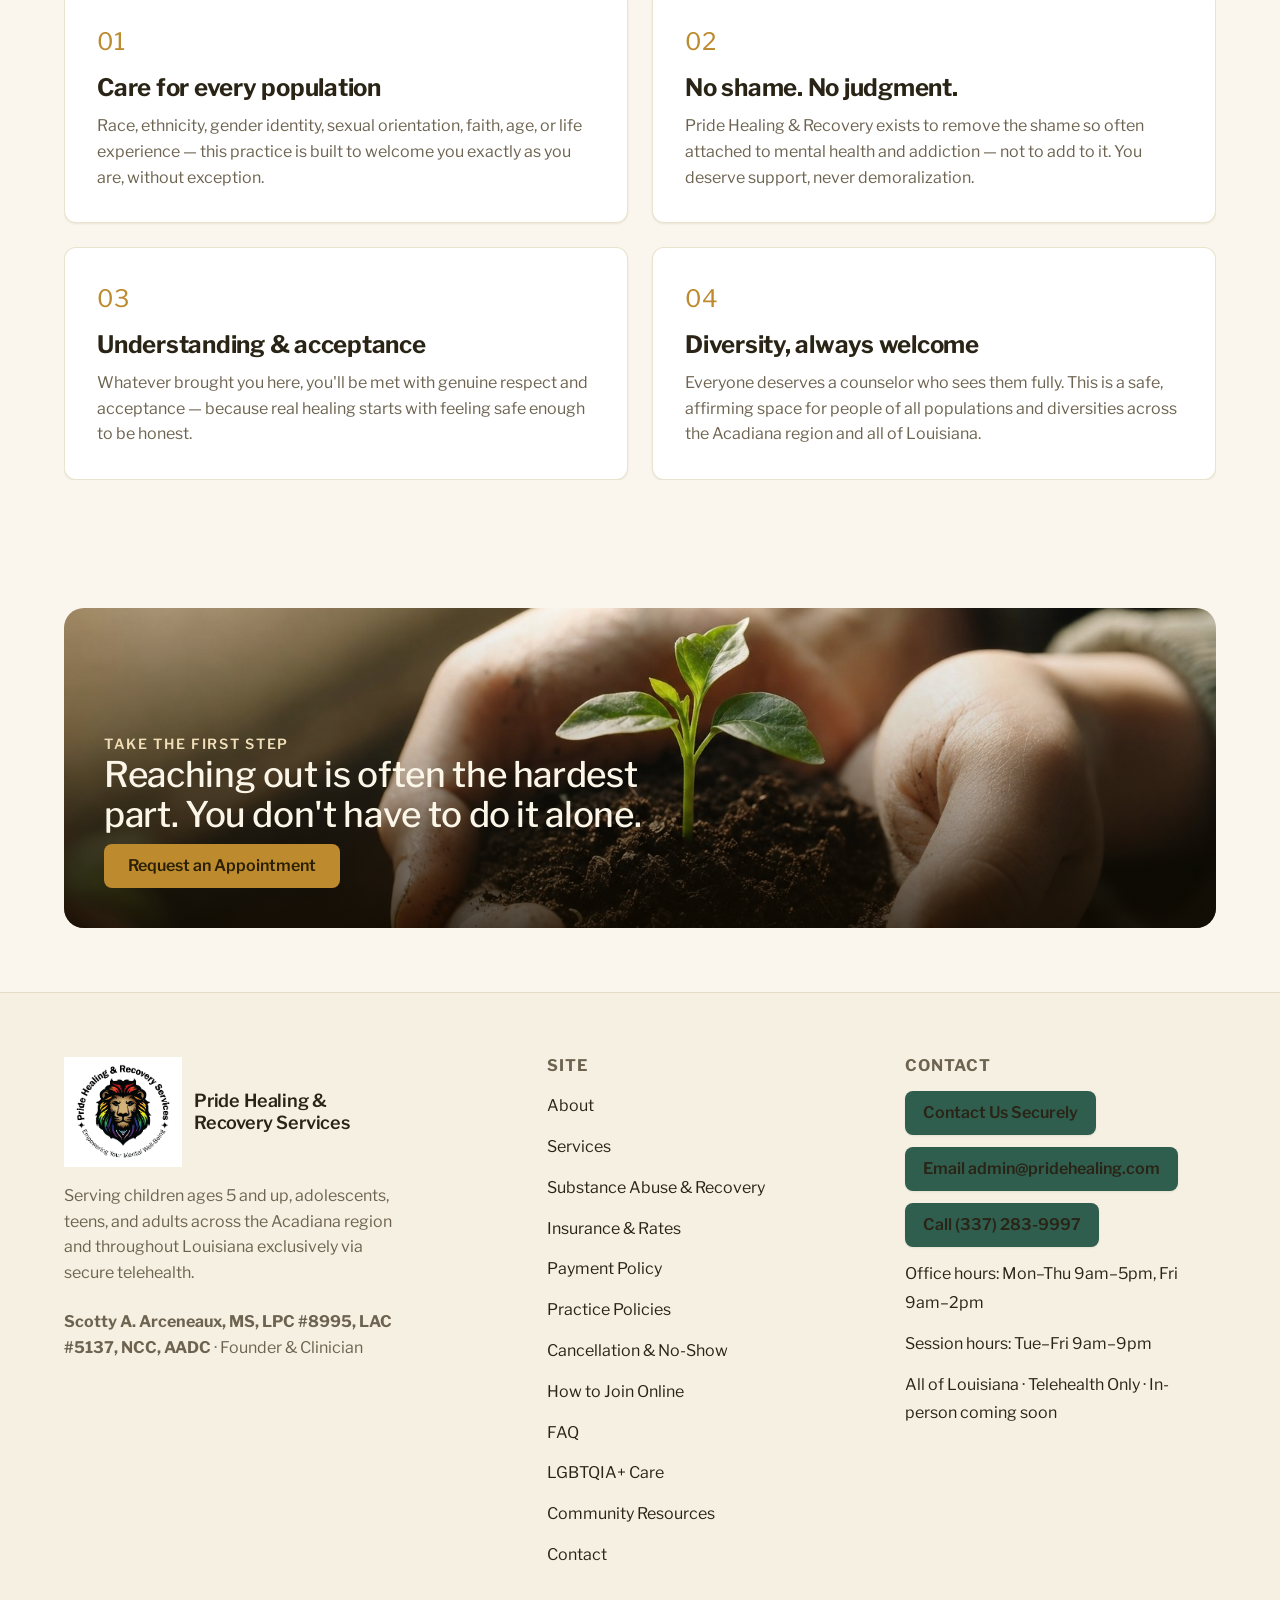
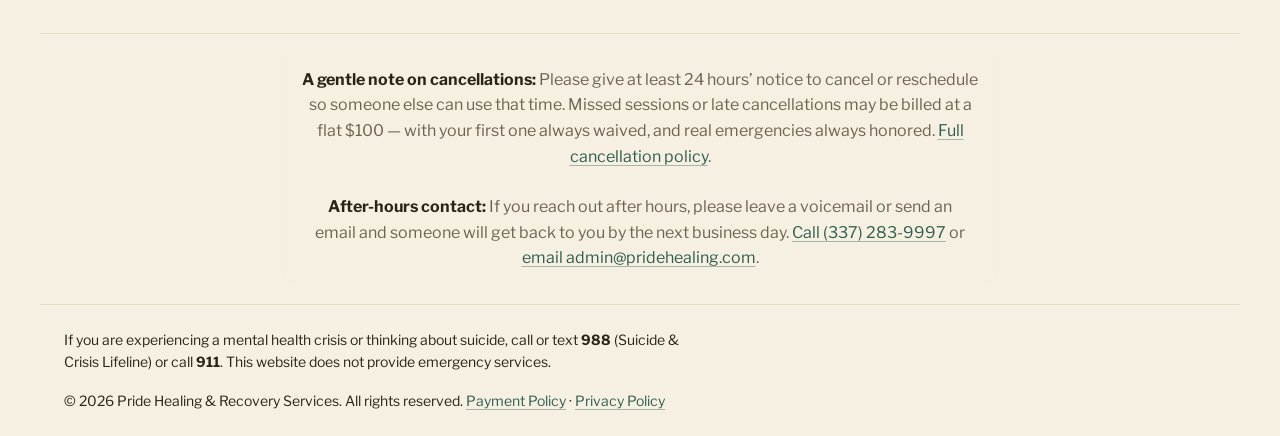
==== commit 5fdb75f3: "Make all three footer contact buttons filled teal for uniform emphasis Change 'Email admin@prideheal" ====
--- a/index.html
+++ b/index.html
@@ -396,8 +396,8 @@
       <h4>Contact</h4>
       <ul role="list">
         <li><a class="btn btn--primary btn--sm" href="https://pridehealing.clientsecure.me/contact-widget" target="_blank" rel="noopener noreferrer">Contact Us Securely</a></li>
-        <li><a class="btn btn--outline btn--sm" href="mailto:admin@pridehealing.com">Email admin@pridehealing.com</a></li>
-        <li><a class="btn btn--outline btn--sm" href="tel:+13372839997">Call (337) 283-9997</a></li>
+        <li><a class="btn btn--primary btn--sm" href="mailto:admin@pridehealing.com">Email admin@pridehealing.com</a></li>
+        <li><a class="btn btn--primary btn--sm" href="tel:+13372839997">Call (337) 283-9997</a></li>
         <li><span class="muted" style="font-size:var(--text-sm);">Office hours: Mon&ndash;Thu 9am&ndash;5pm, Fri 9am&ndash;2pm</span></li>
         <li><span class="muted" style="font-size:var(--text-sm);">Session hours: Tue&ndash;Fri 9am&ndash;9pm</span></li>
         <li><span class="muted" style="font-size:var(--text-sm);">All of Louisiana &middot; Telehealth Only &middot; In-person coming soon</span></li>
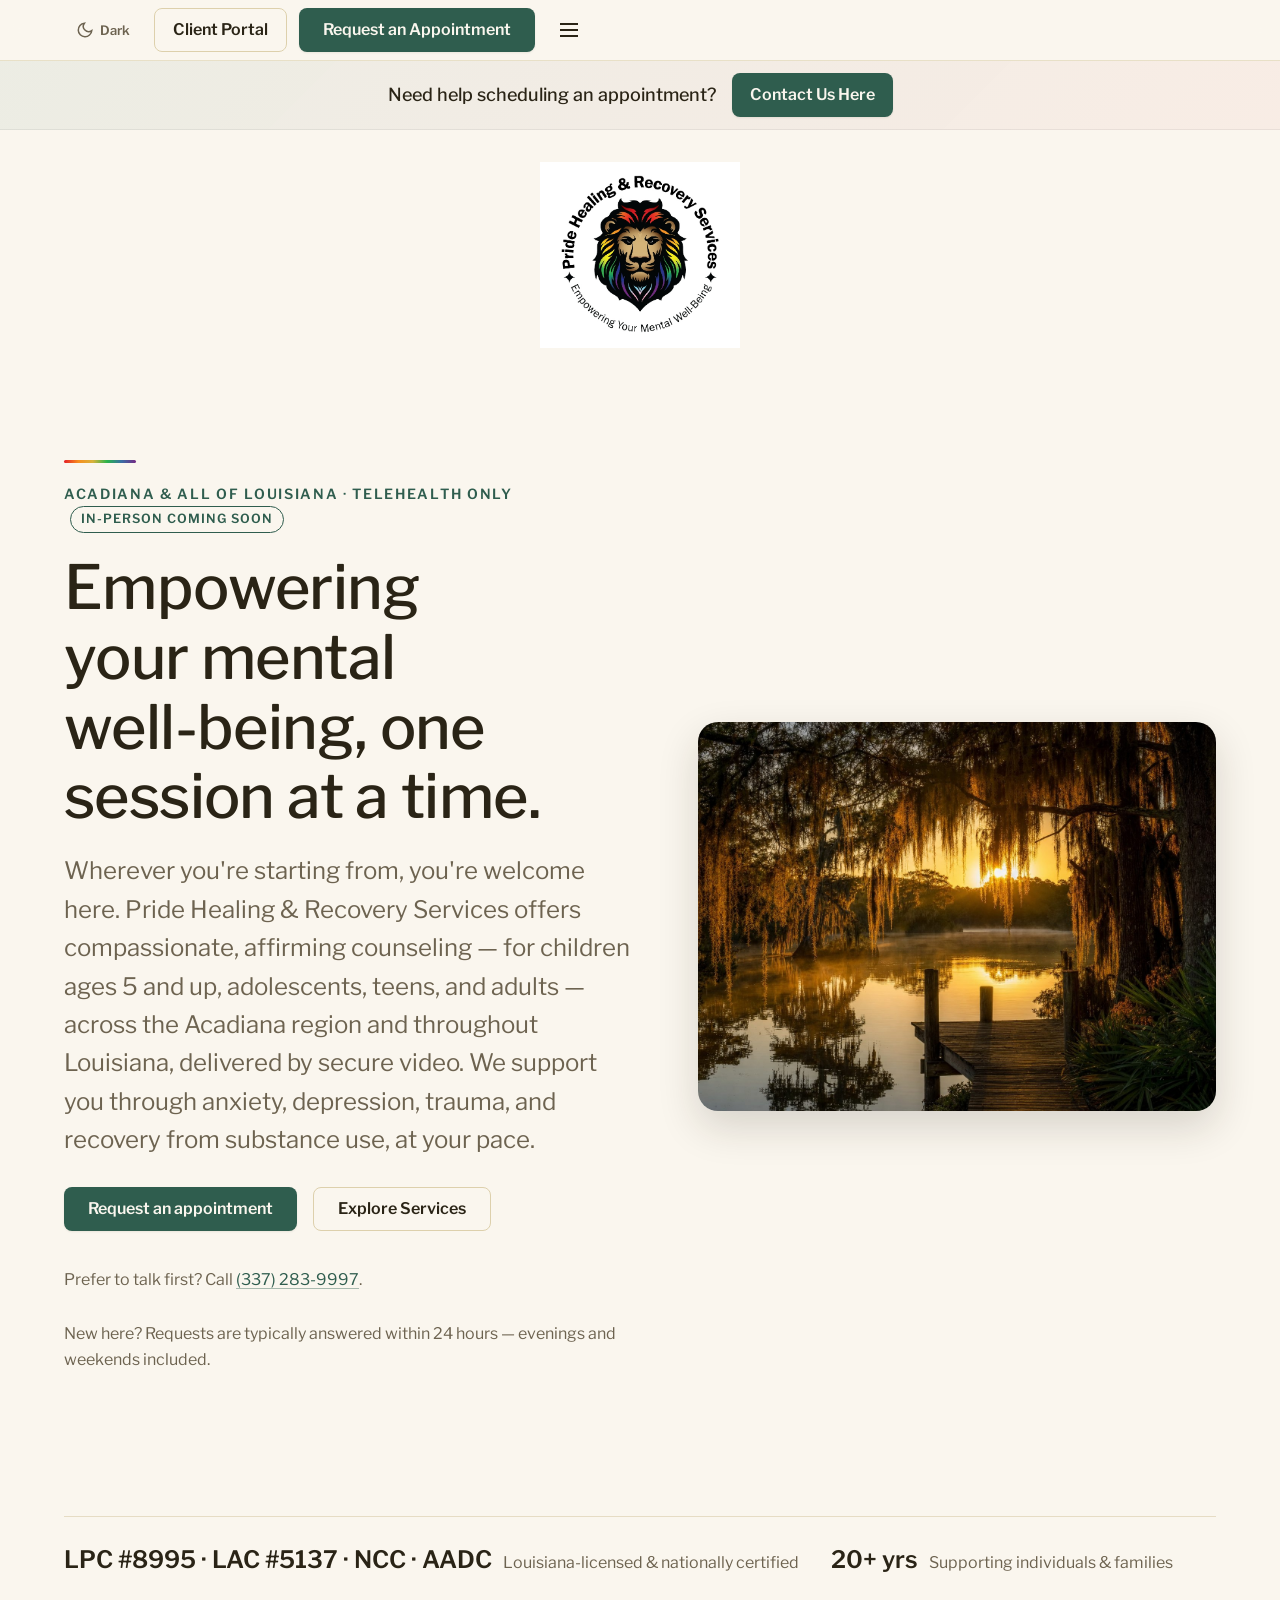
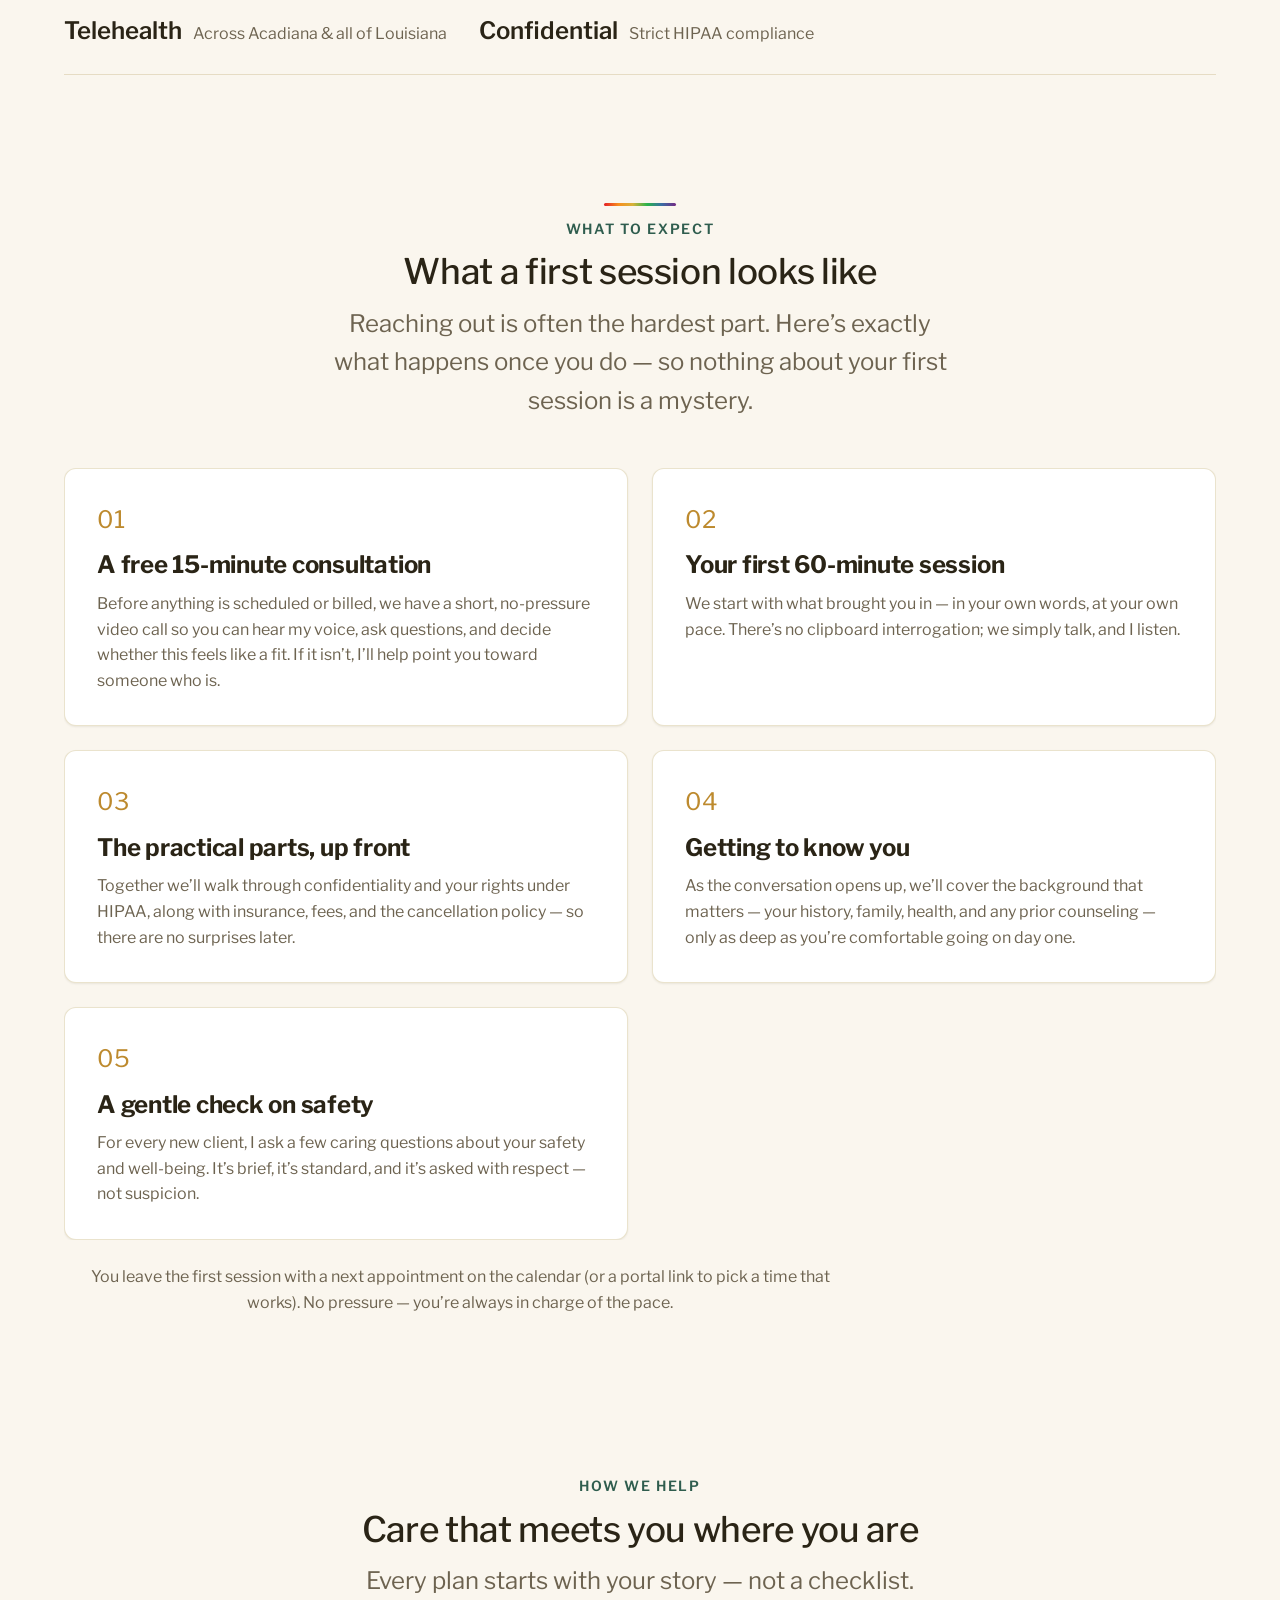
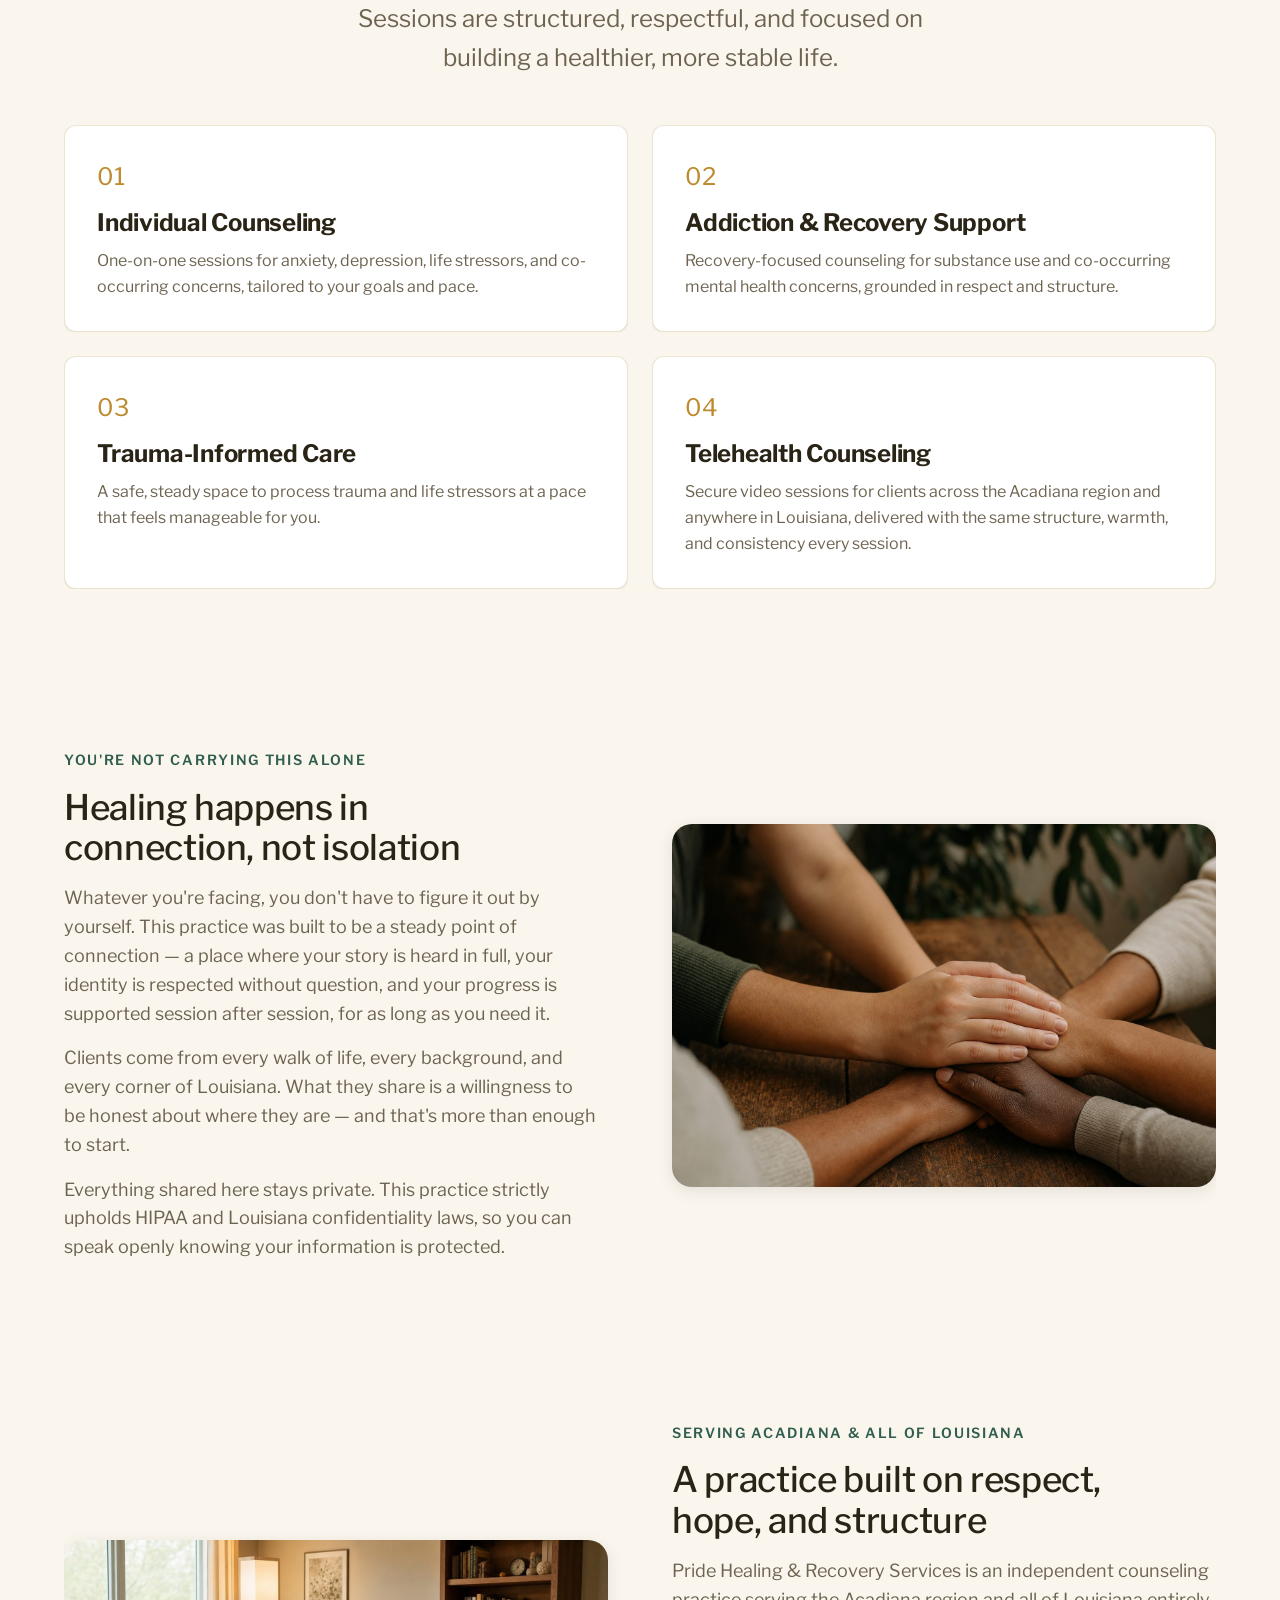
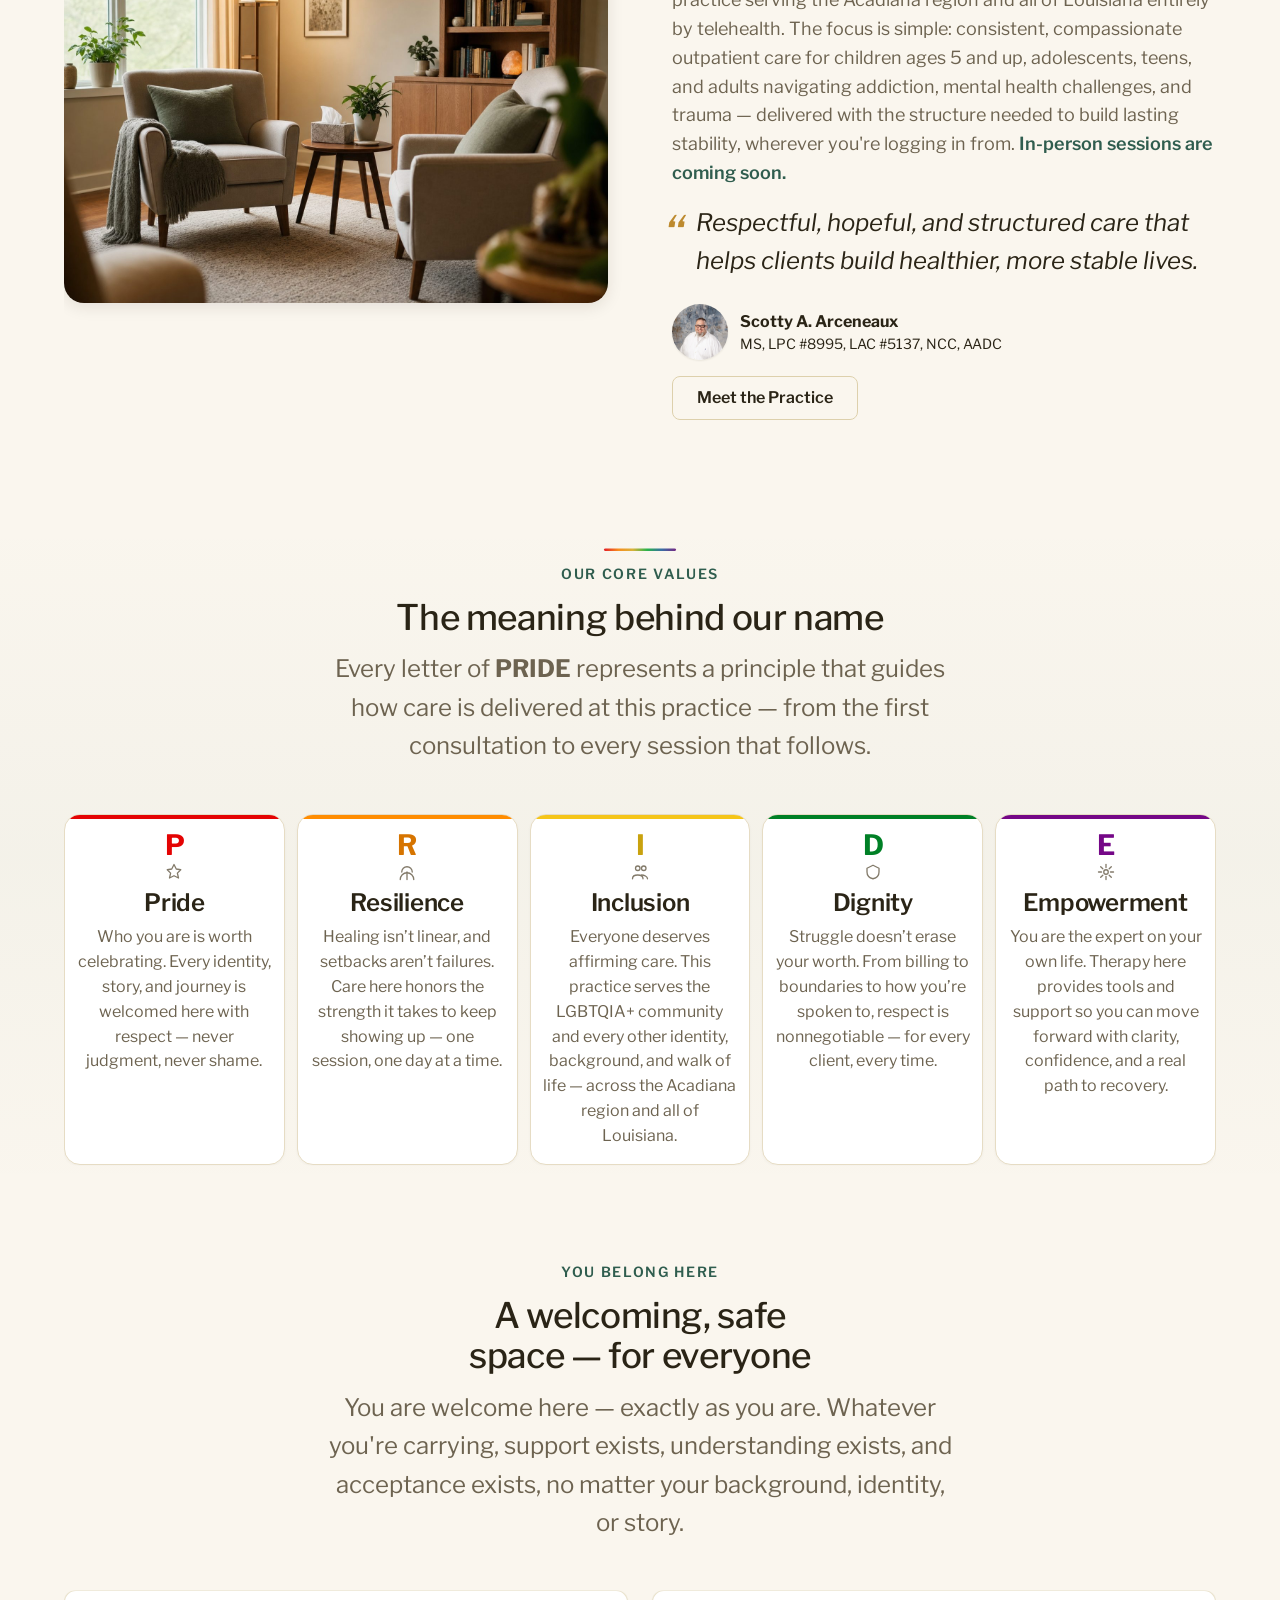
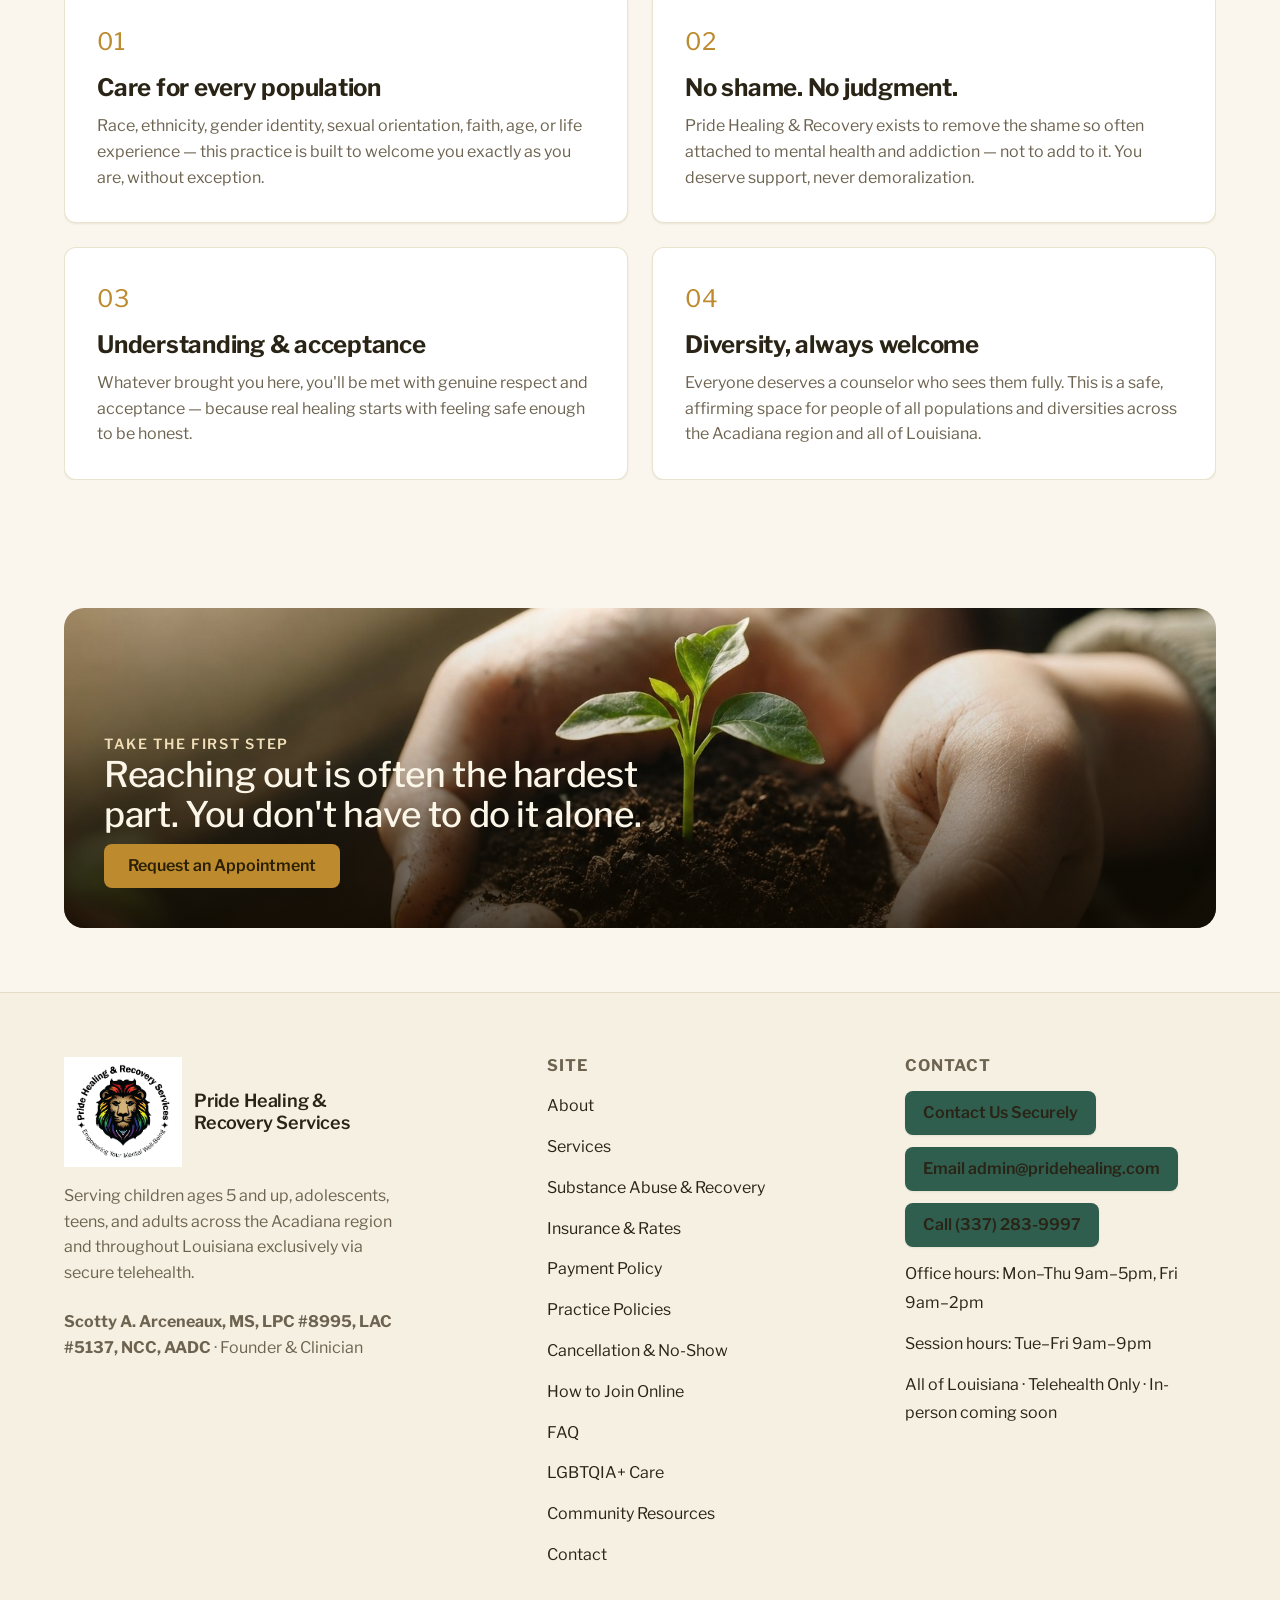
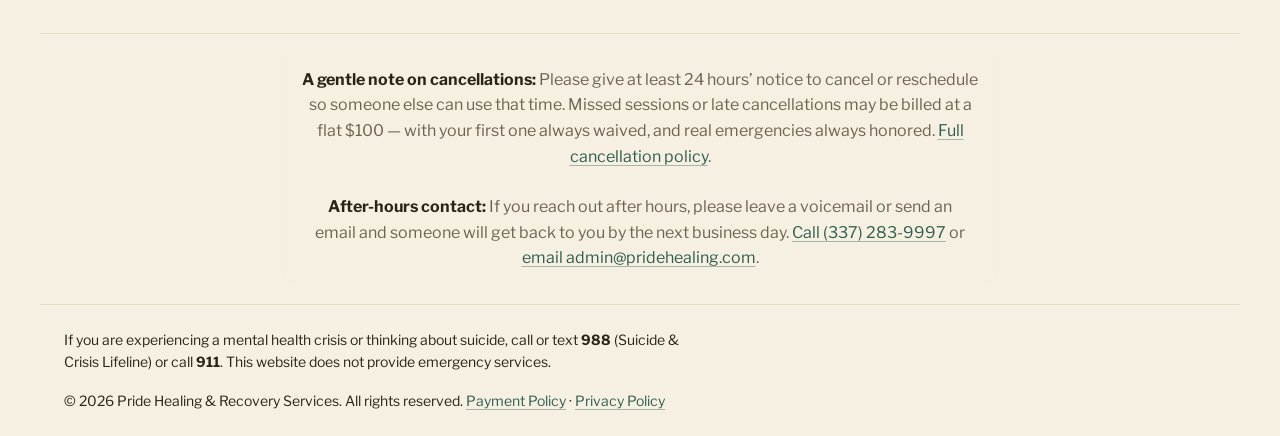
==== commit 86782f85: "Add 'Client Portal' button to header and mobile drawer on every page Insert a small outlined 'Client" ====
--- a/index.html
+++ b/index.html
@@ -50,6 +50,7 @@
       </ul>
       <div class="nav__actions">
         <button class="theme-toggle" data-theme-toggle type="button" aria-label="Toggle dark mode" title="Switch between light and dark colors"><span class="theme-toggle__icon" aria-hidden="true"></span><span class="theme-toggle__text">Dark</span></button>
+        <a class="btn btn--outline btn--sm" href="https://pridehealing.clientsecure.me" target="_blank" rel="noopener noreferrer">Client Portal</a>
         <a class="btn btn--primary" href="https://pridehealing.clientsecure.me/request" target="_blank" rel="noopener noreferrer">Request an Appointment</a>
         <button class="nav-toggle" data-nav-open type="button" aria-label="Open menu" aria-expanded="false">
           <svg width="24" height="24" viewBox="0 0 24 24" fill="none" stroke="currentColor" stroke-width="2"><path d="M3 6h18M3 12h18M3 18h18"/></svg>
@@ -91,6 +92,7 @@
     <li><a href="./privacy-policy.html">Privacy Policy</a></li>
   </ul>
   <div class="mobile-nav__actions">
+    <a class="btn btn--outline btn--full" href="https://pridehealing.clientsecure.me" target="_blank" rel="noopener noreferrer">Client Portal</a>
     <a class="btn btn--primary btn--full" href="https://pridehealing.clientsecure.me/request" target="_blank" rel="noopener noreferrer">Request an Appointment</a>
   </div>
 </div>
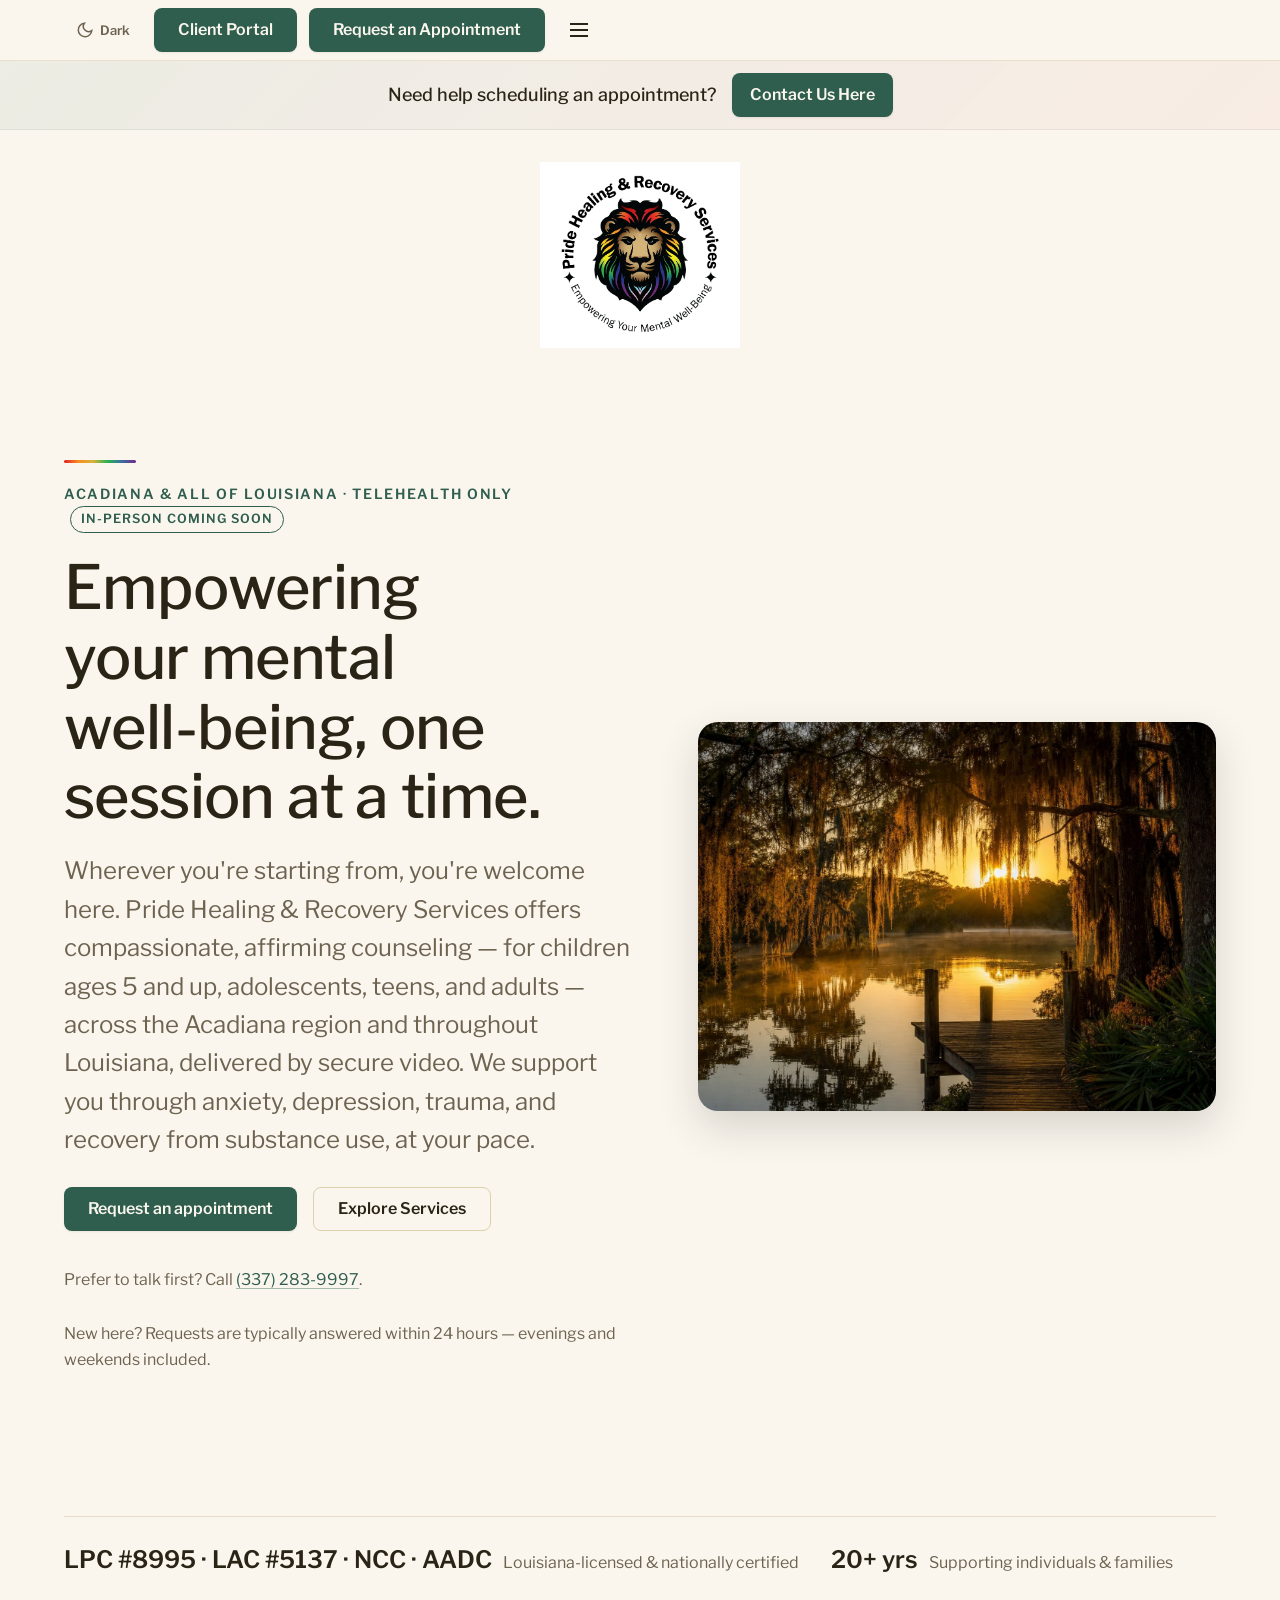
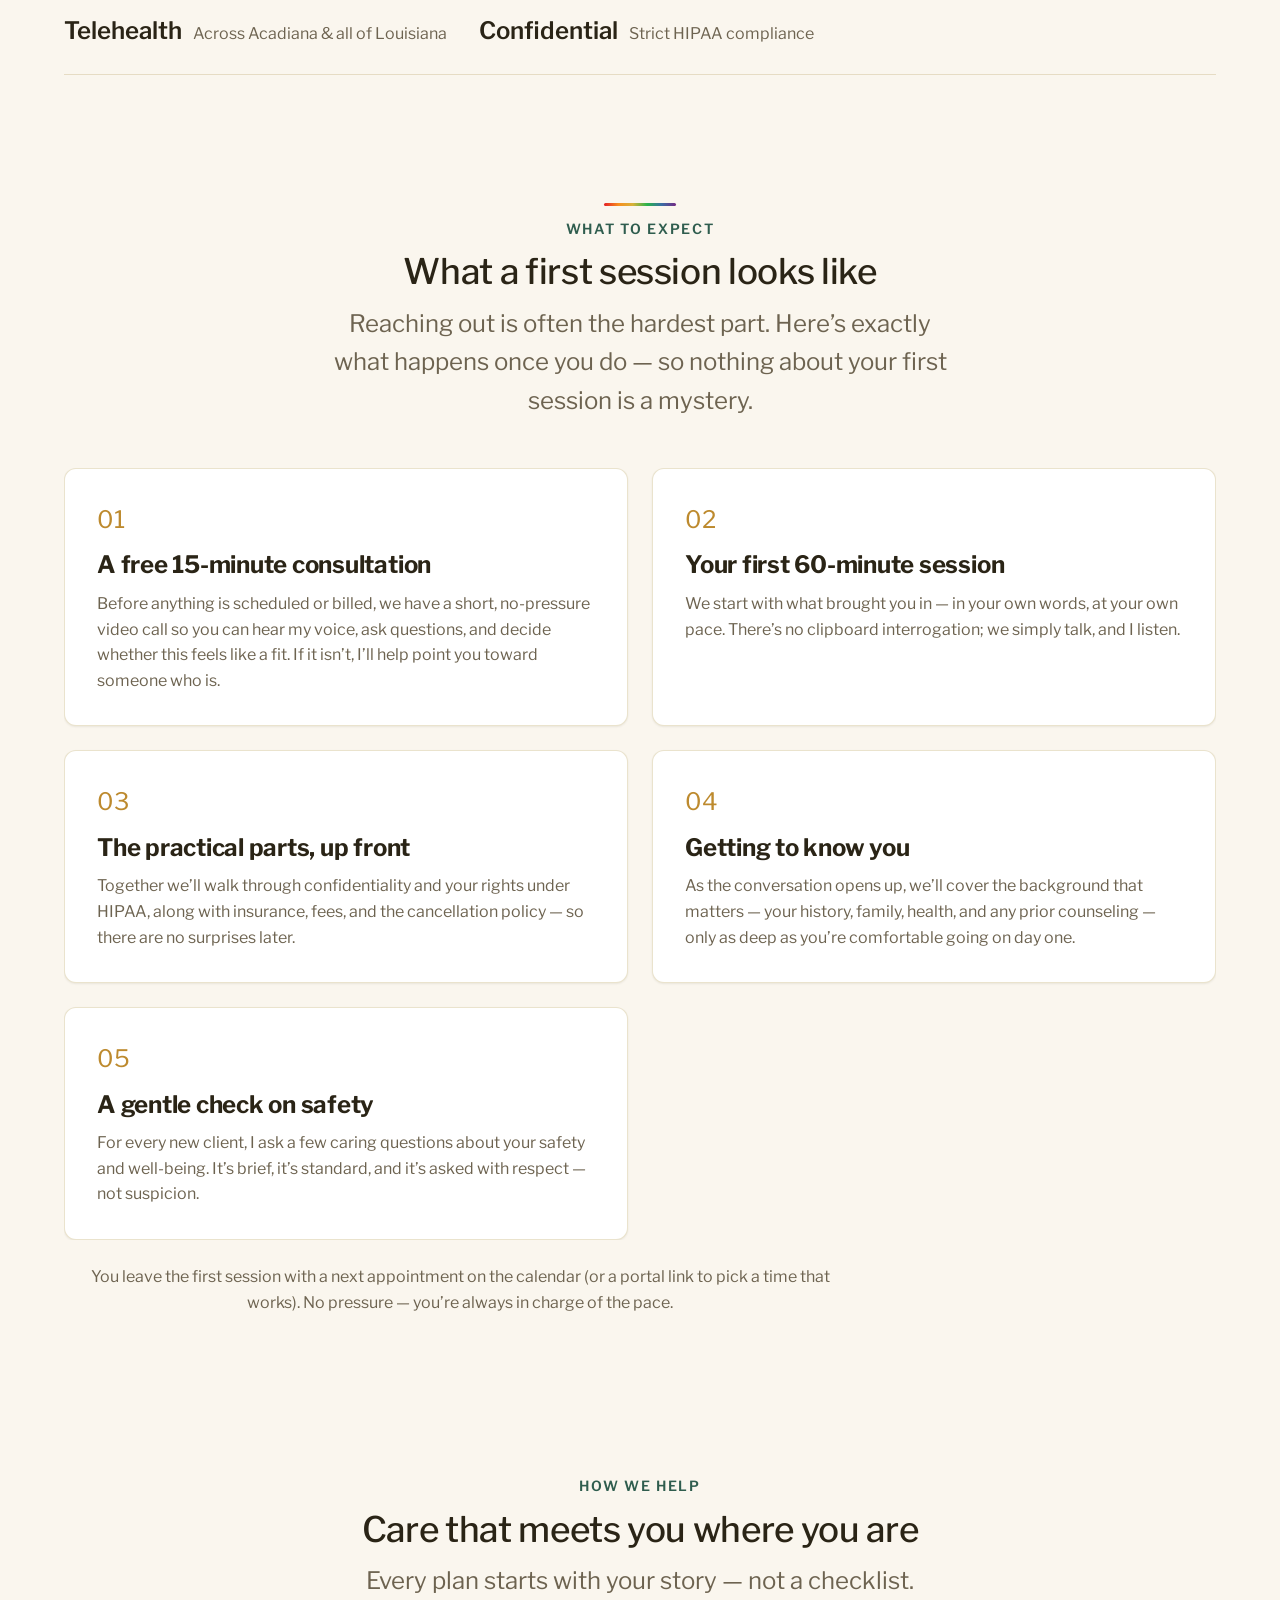
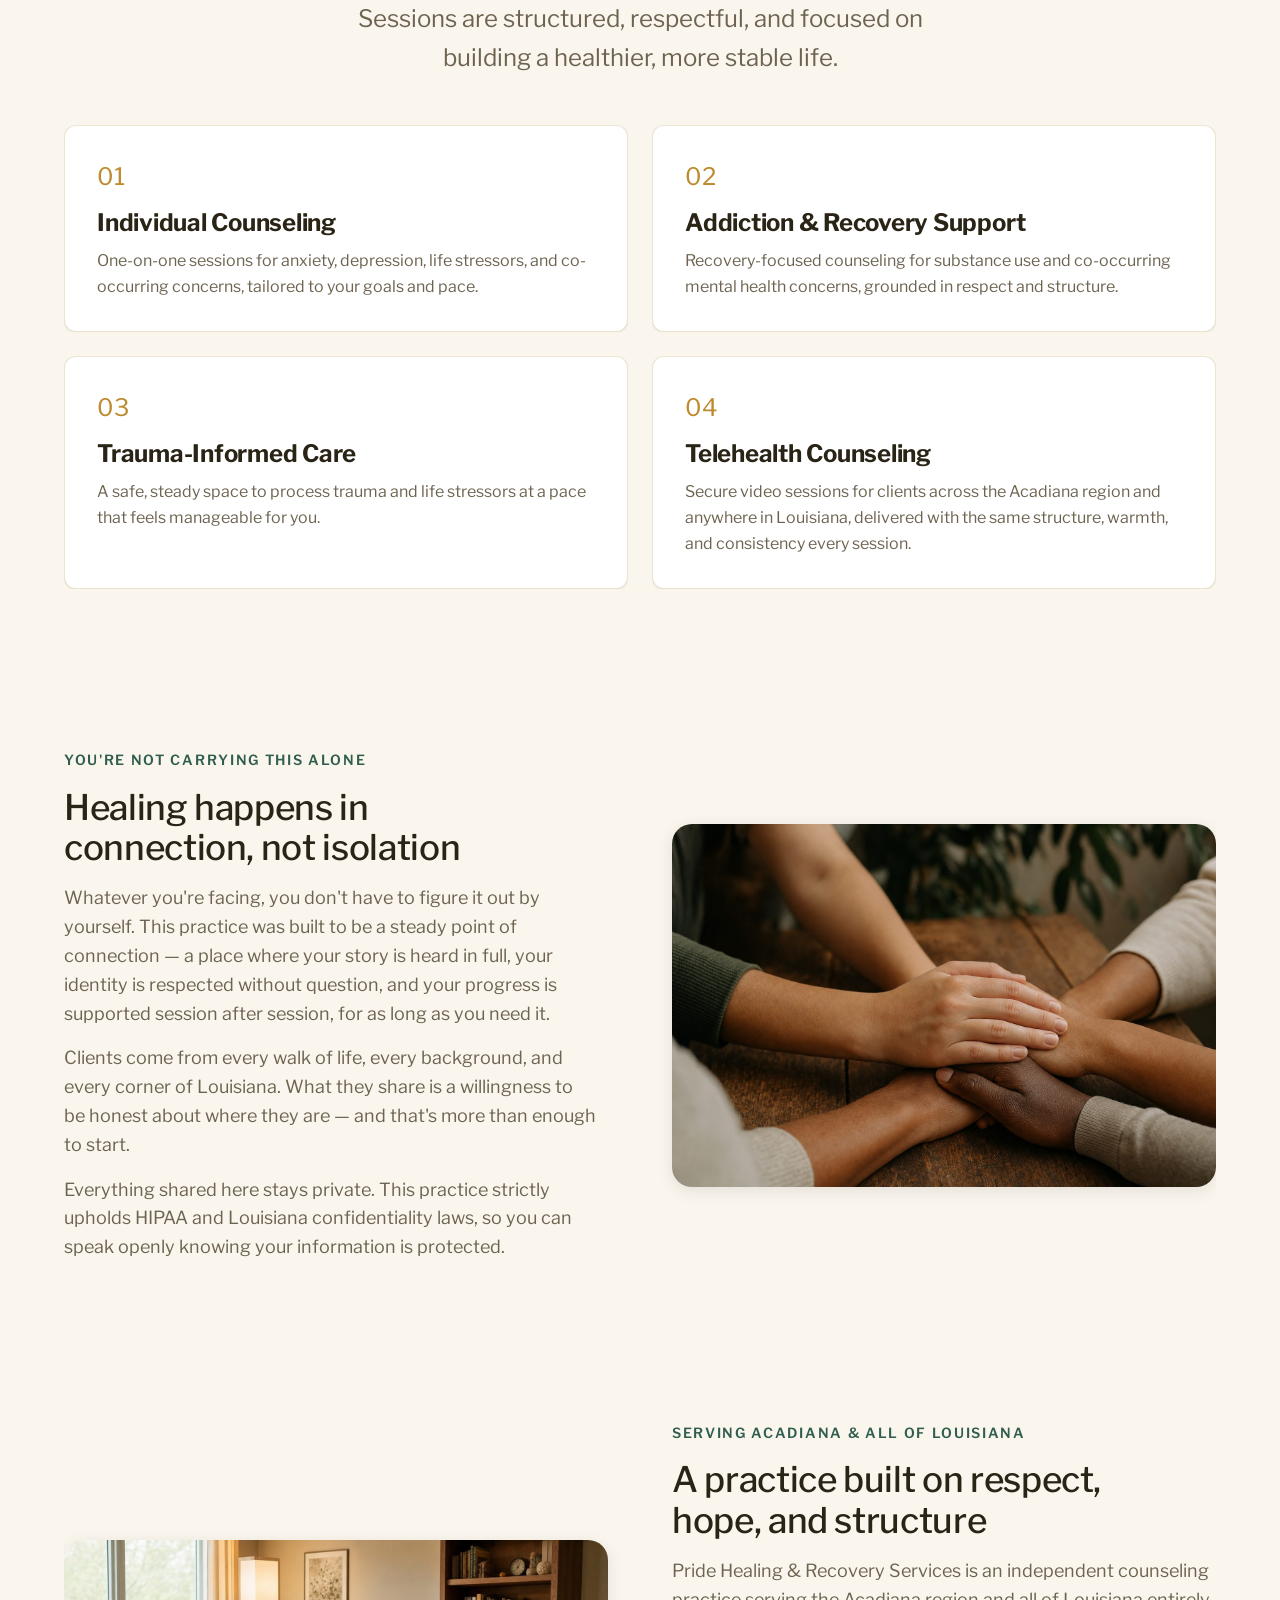
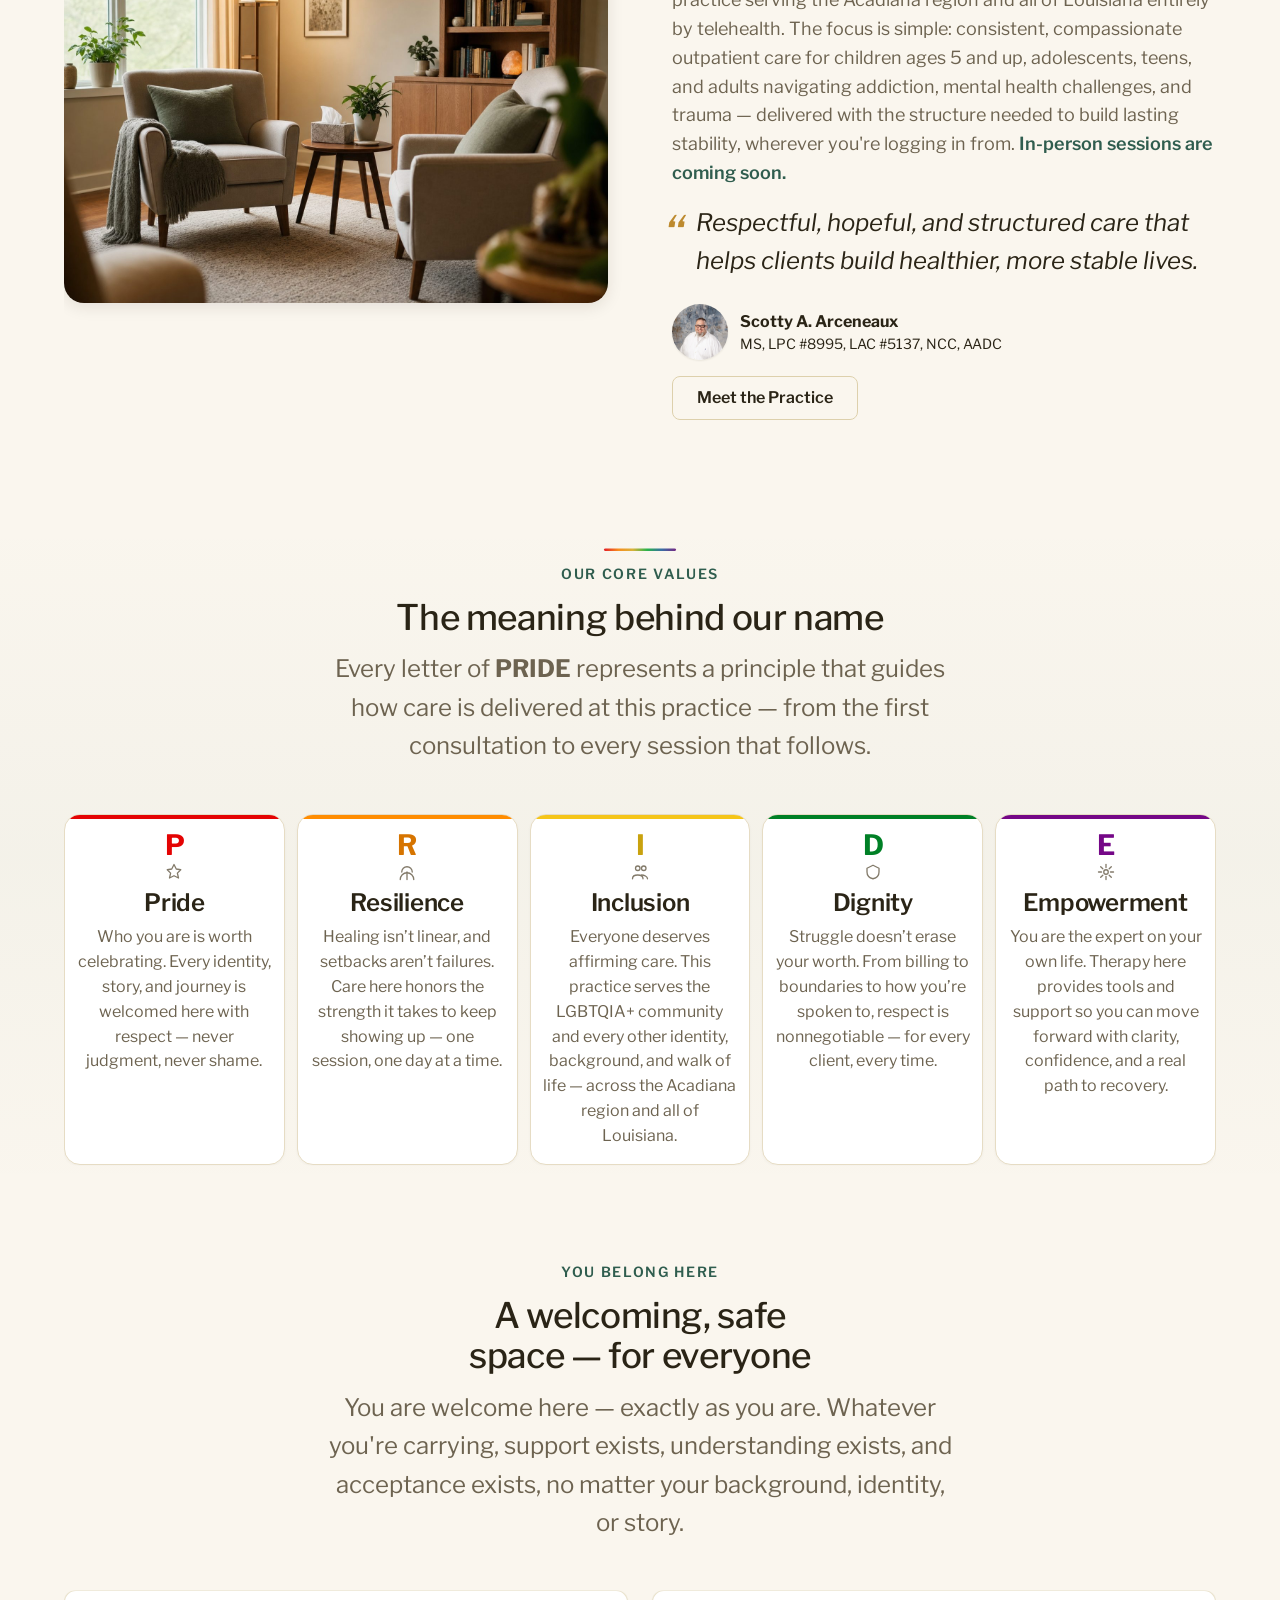
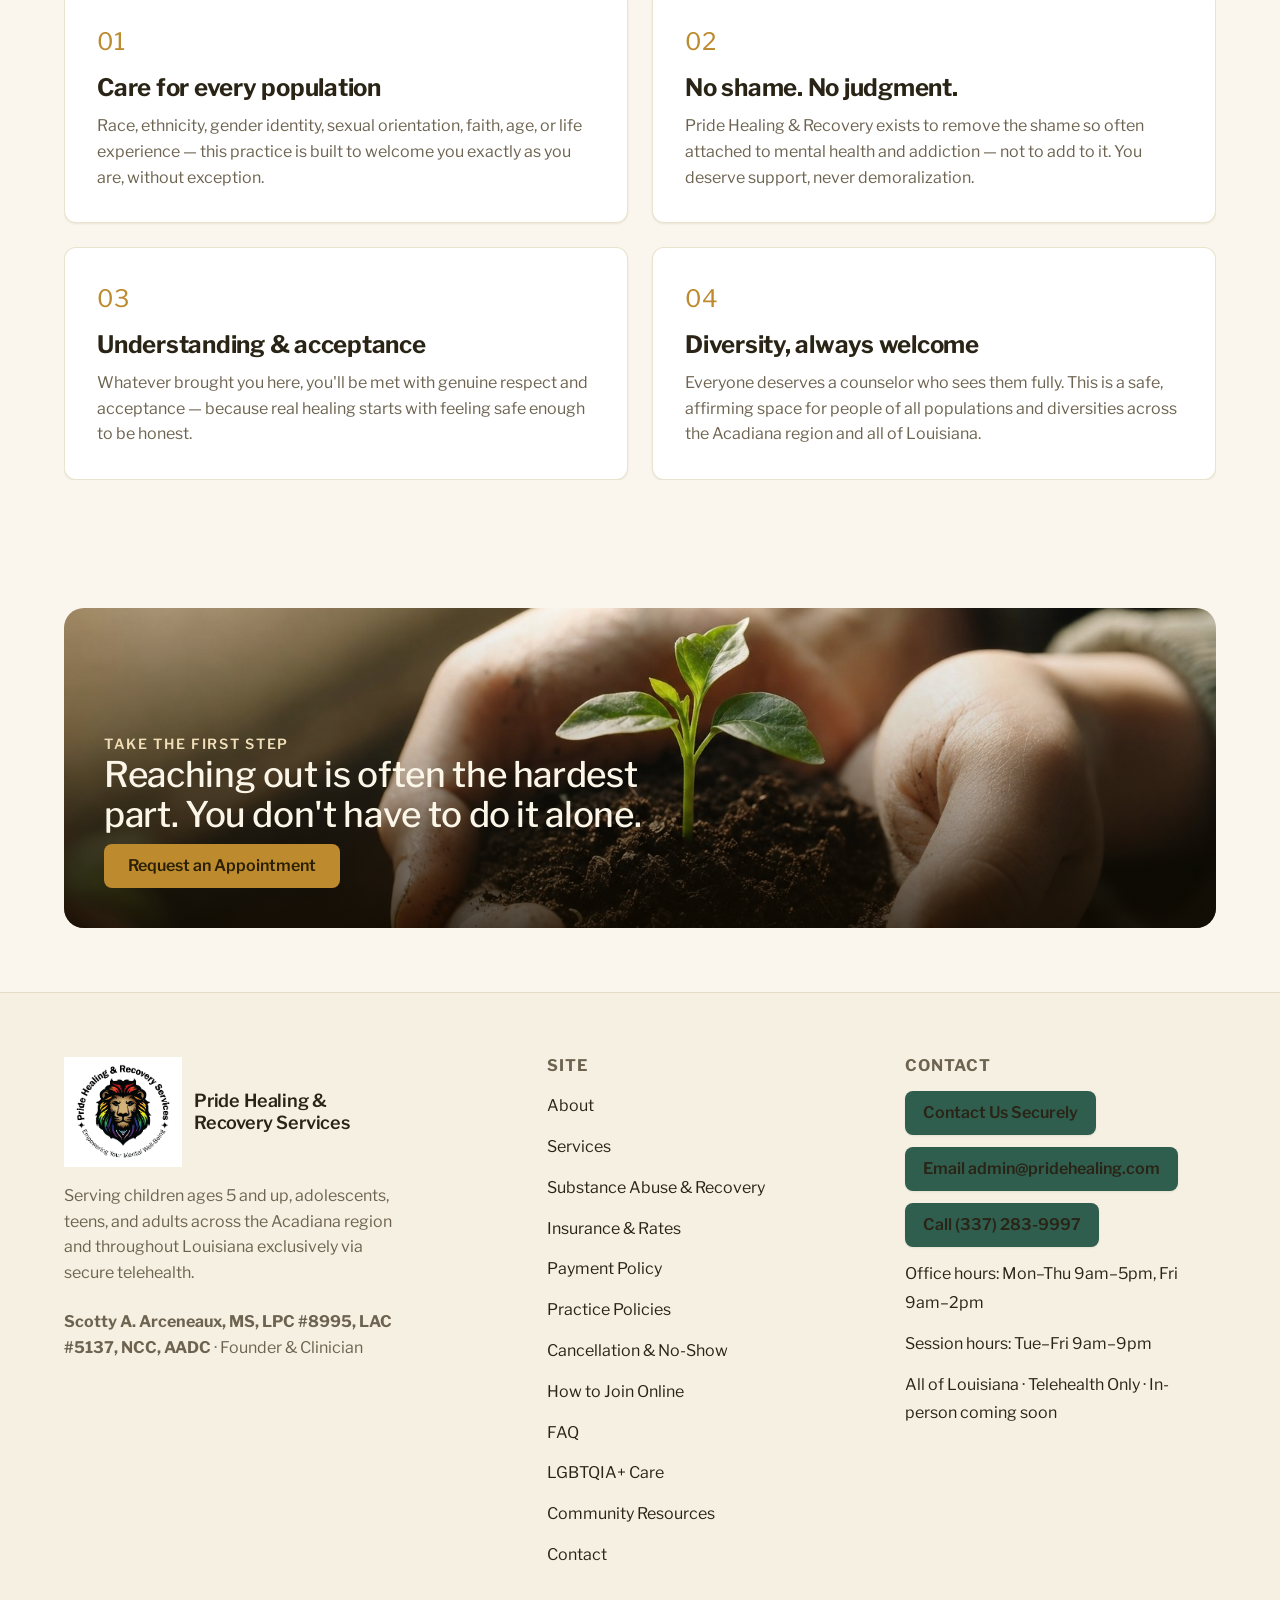
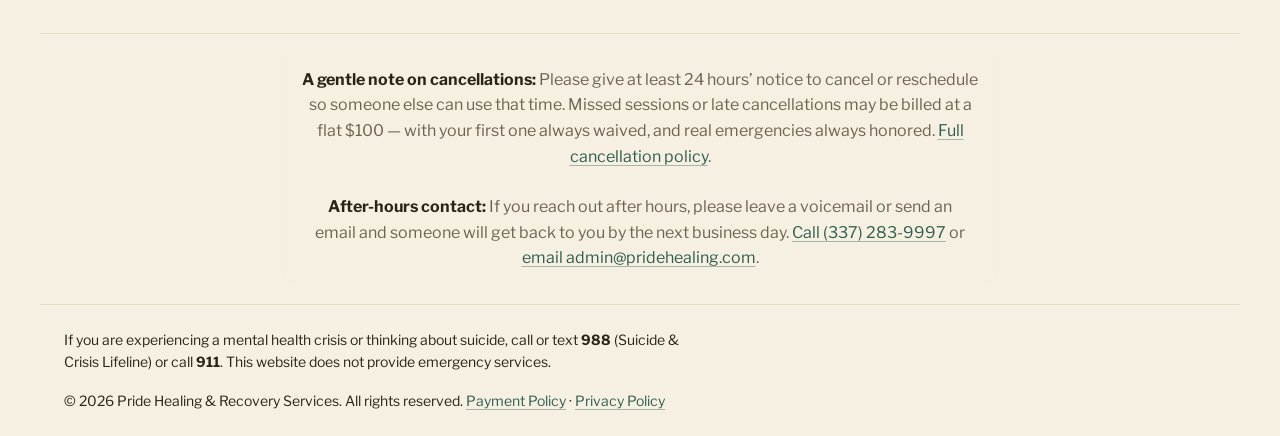
==== commit 81e29f26: "Make Client Portal button match Request an Appointment (filled teal, same size) Change Client Portal" ====
--- a/index.html
+++ b/index.html
@@ -50,7 +50,7 @@
       </ul>
       <div class="nav__actions">
         <button class="theme-toggle" data-theme-toggle type="button" aria-label="Toggle dark mode" title="Switch between light and dark colors"><span class="theme-toggle__icon" aria-hidden="true"></span><span class="theme-toggle__text">Dark</span></button>
-        <a class="btn btn--outline btn--sm" href="https://pridehealing.clientsecure.me" target="_blank" rel="noopener noreferrer">Client Portal</a>
+        <a class="btn btn--primary" href="https://pridehealing.clientsecure.me" target="_blank" rel="noopener noreferrer">Client Portal</a>
         <a class="btn btn--primary" href="https://pridehealing.clientsecure.me/request" target="_blank" rel="noopener noreferrer">Request an Appointment</a>
         <button class="nav-toggle" data-nav-open type="button" aria-label="Open menu" aria-expanded="false">
           <svg width="24" height="24" viewBox="0 0 24 24" fill="none" stroke="currentColor" stroke-width="2"><path d="M3 6h18M3 12h18M3 18h18"/></svg>
@@ -92,7 +92,7 @@
     <li><a href="./privacy-policy.html">Privacy Policy</a></li>
   </ul>
   <div class="mobile-nav__actions">
-    <a class="btn btn--outline btn--full" href="https://pridehealing.clientsecure.me" target="_blank" rel="noopener noreferrer">Client Portal</a>
+    <a class="btn btn--primary btn--full" href="https://pridehealing.clientsecure.me" target="_blank" rel="noopener noreferrer">Client Portal</a>
     <a class="btn btn--primary btn--full" href="https://pridehealing.clientsecure.me/request" target="_blank" rel="noopener noreferrer">Request an Appointment</a>
   </div>
 </div>
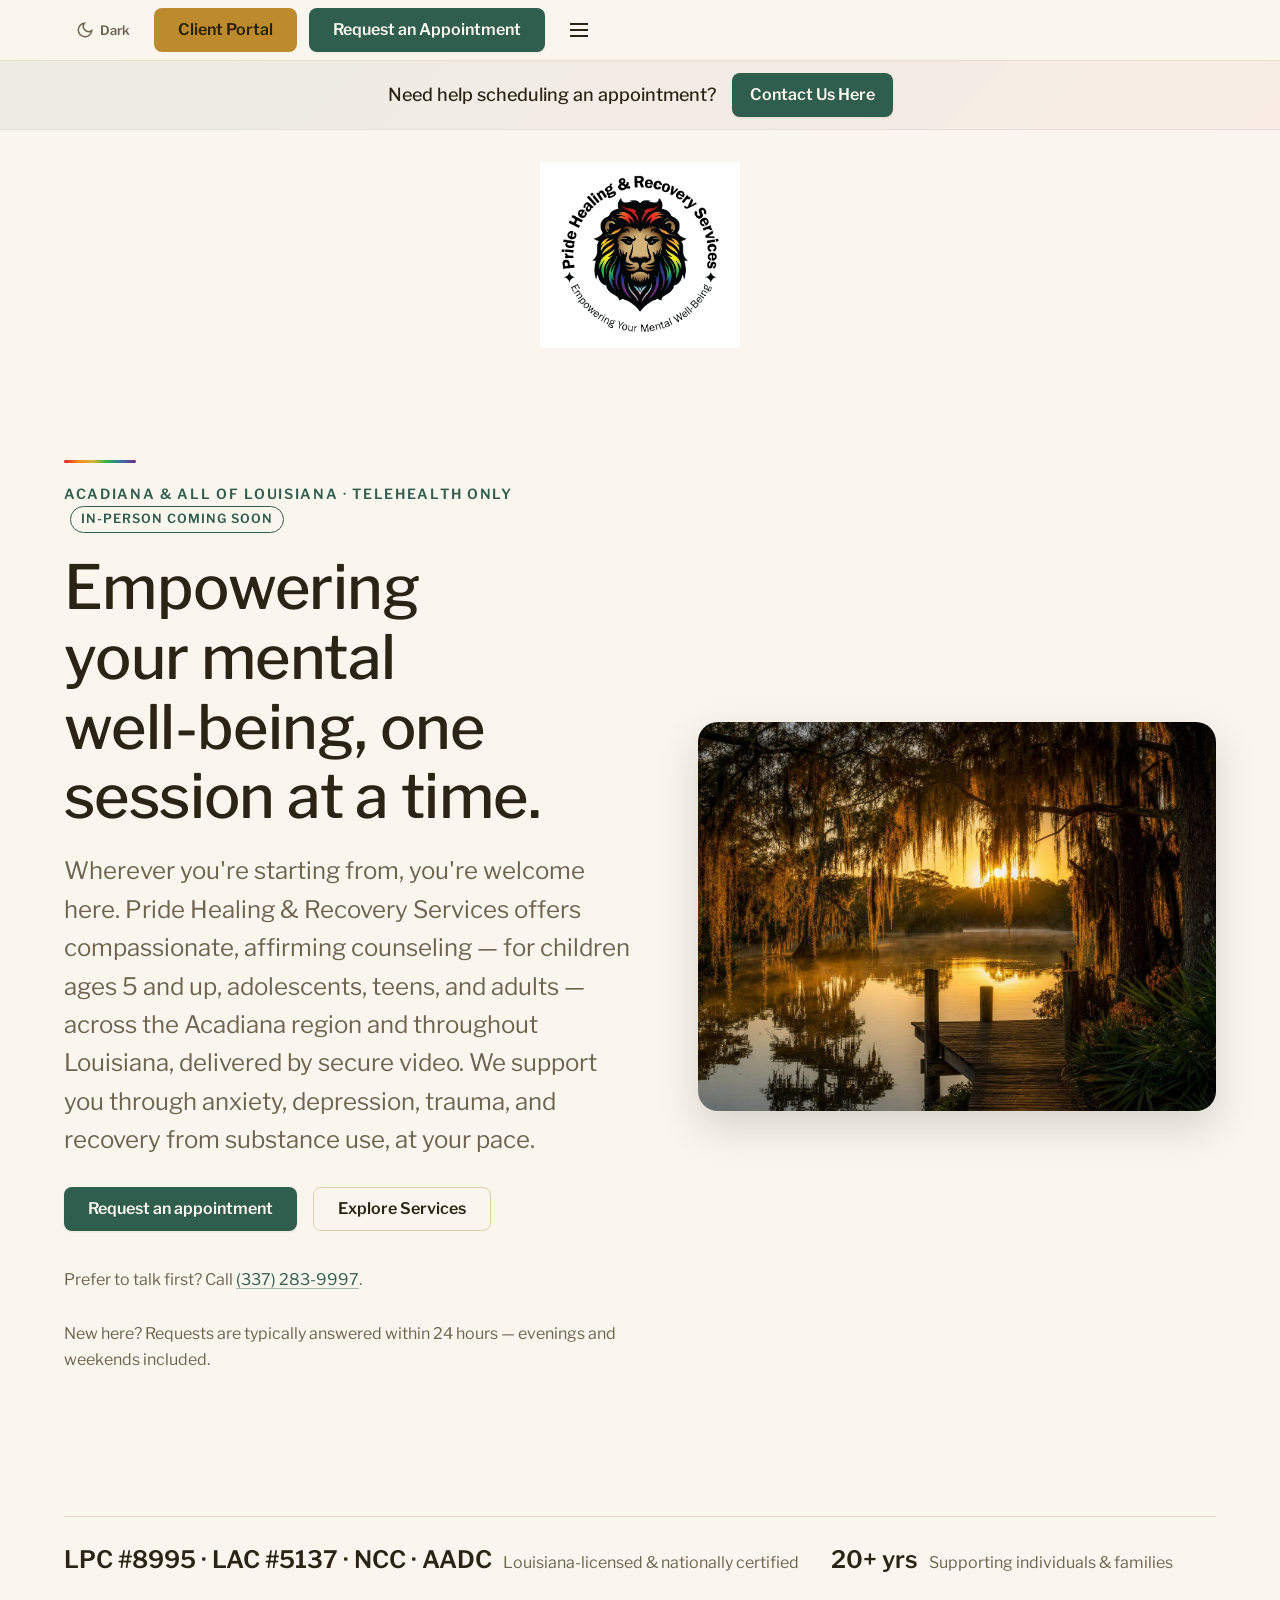
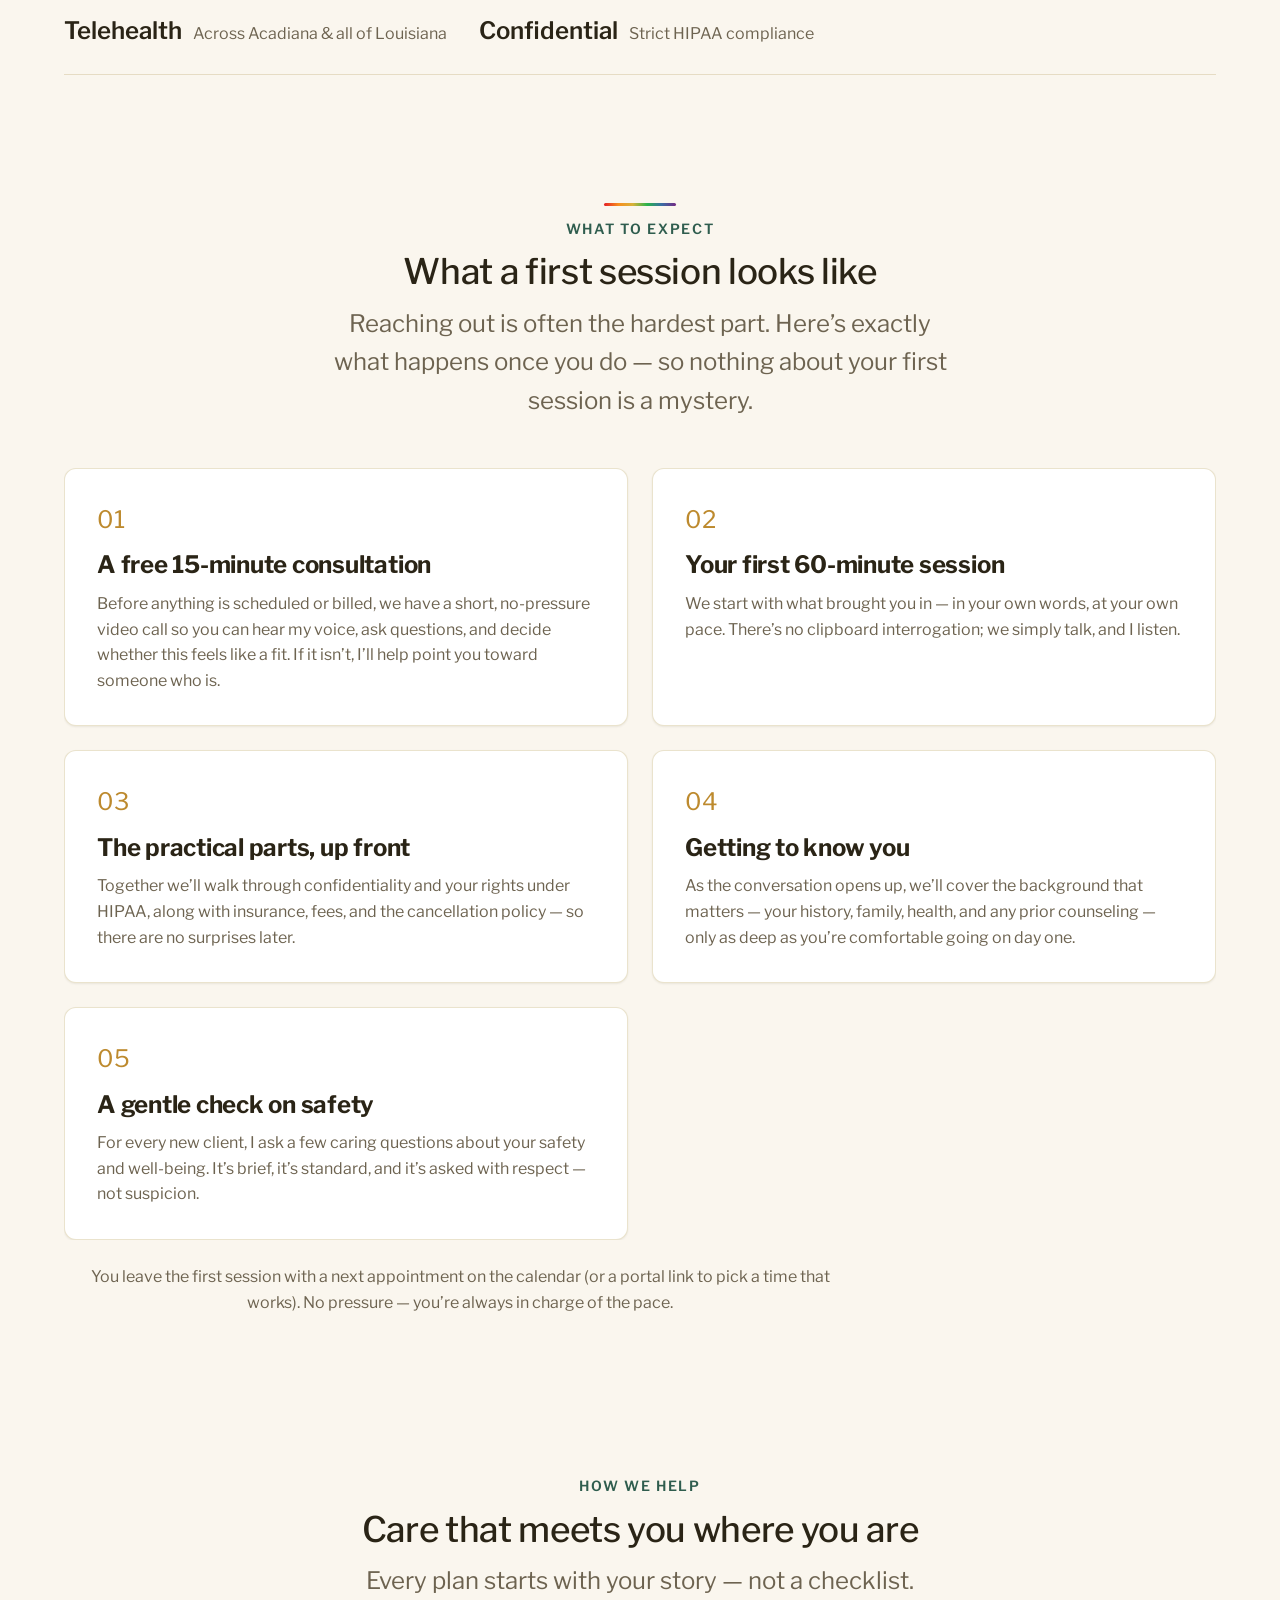
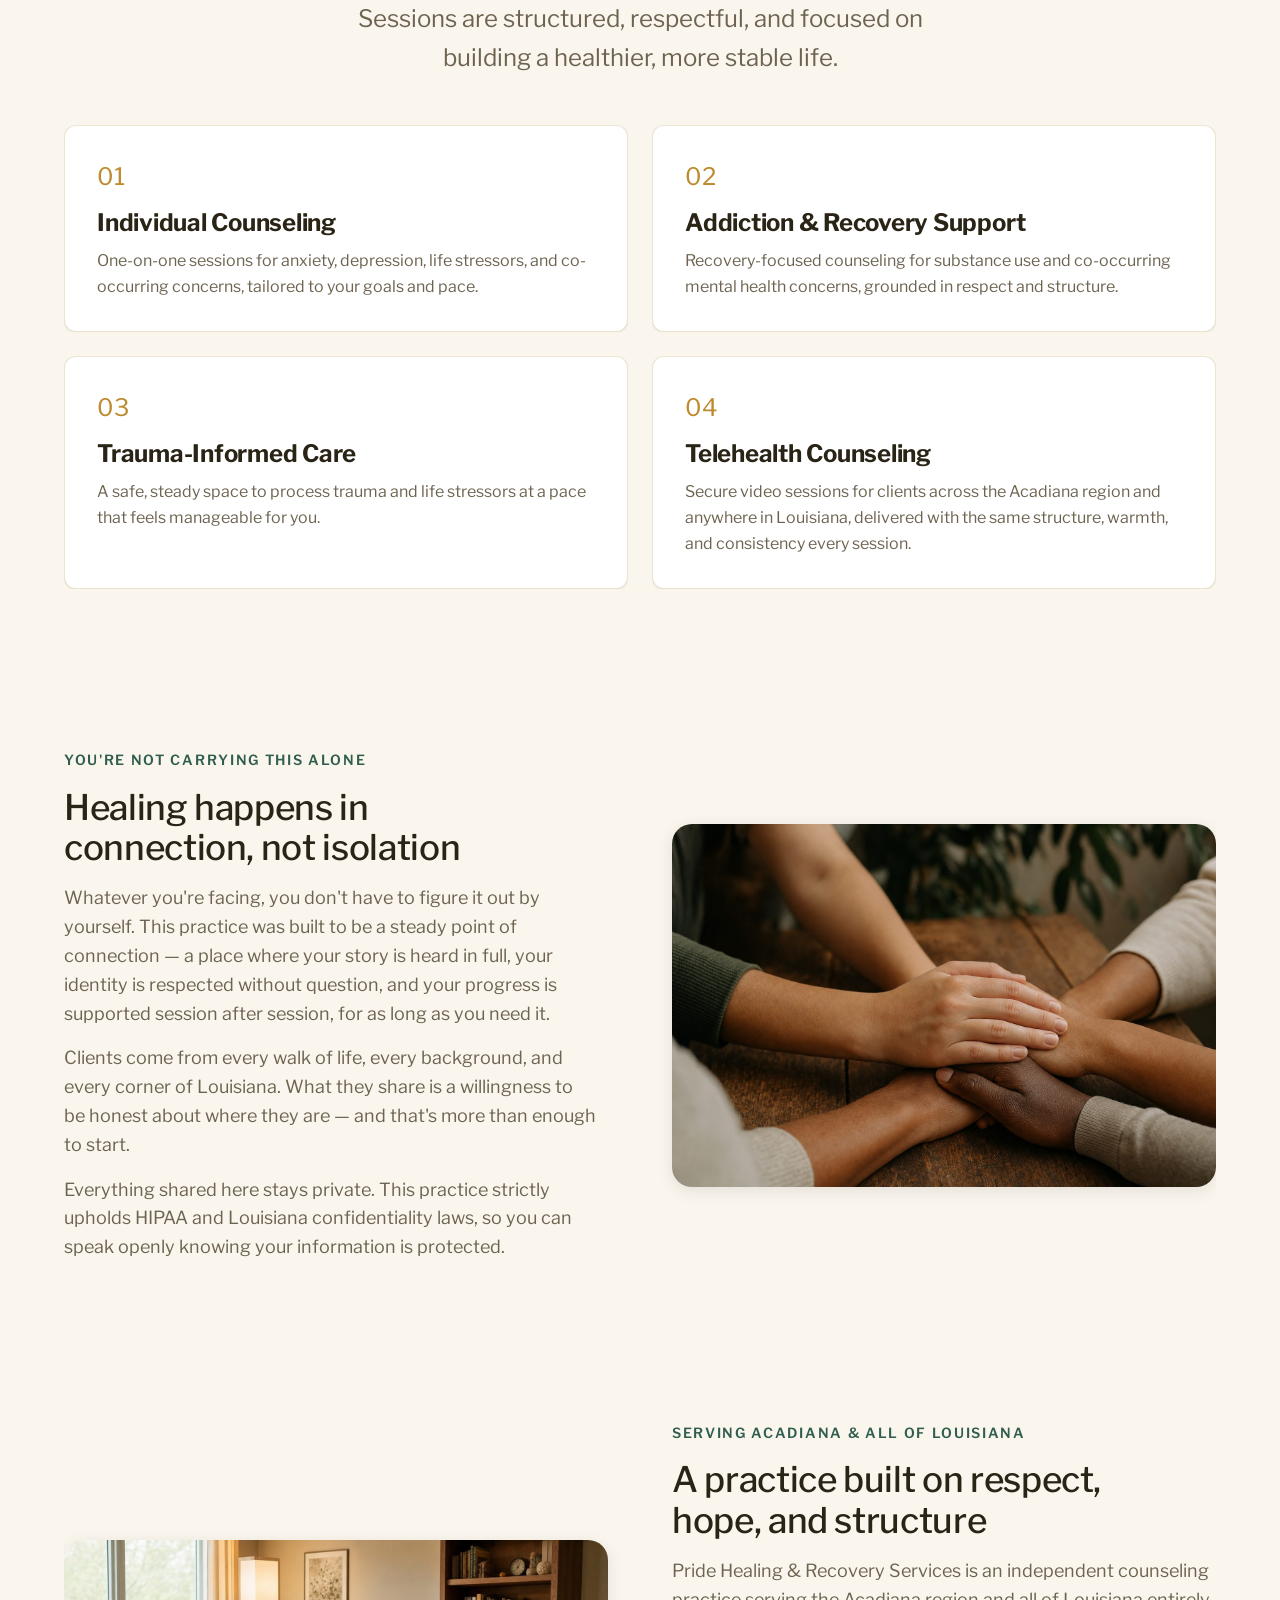
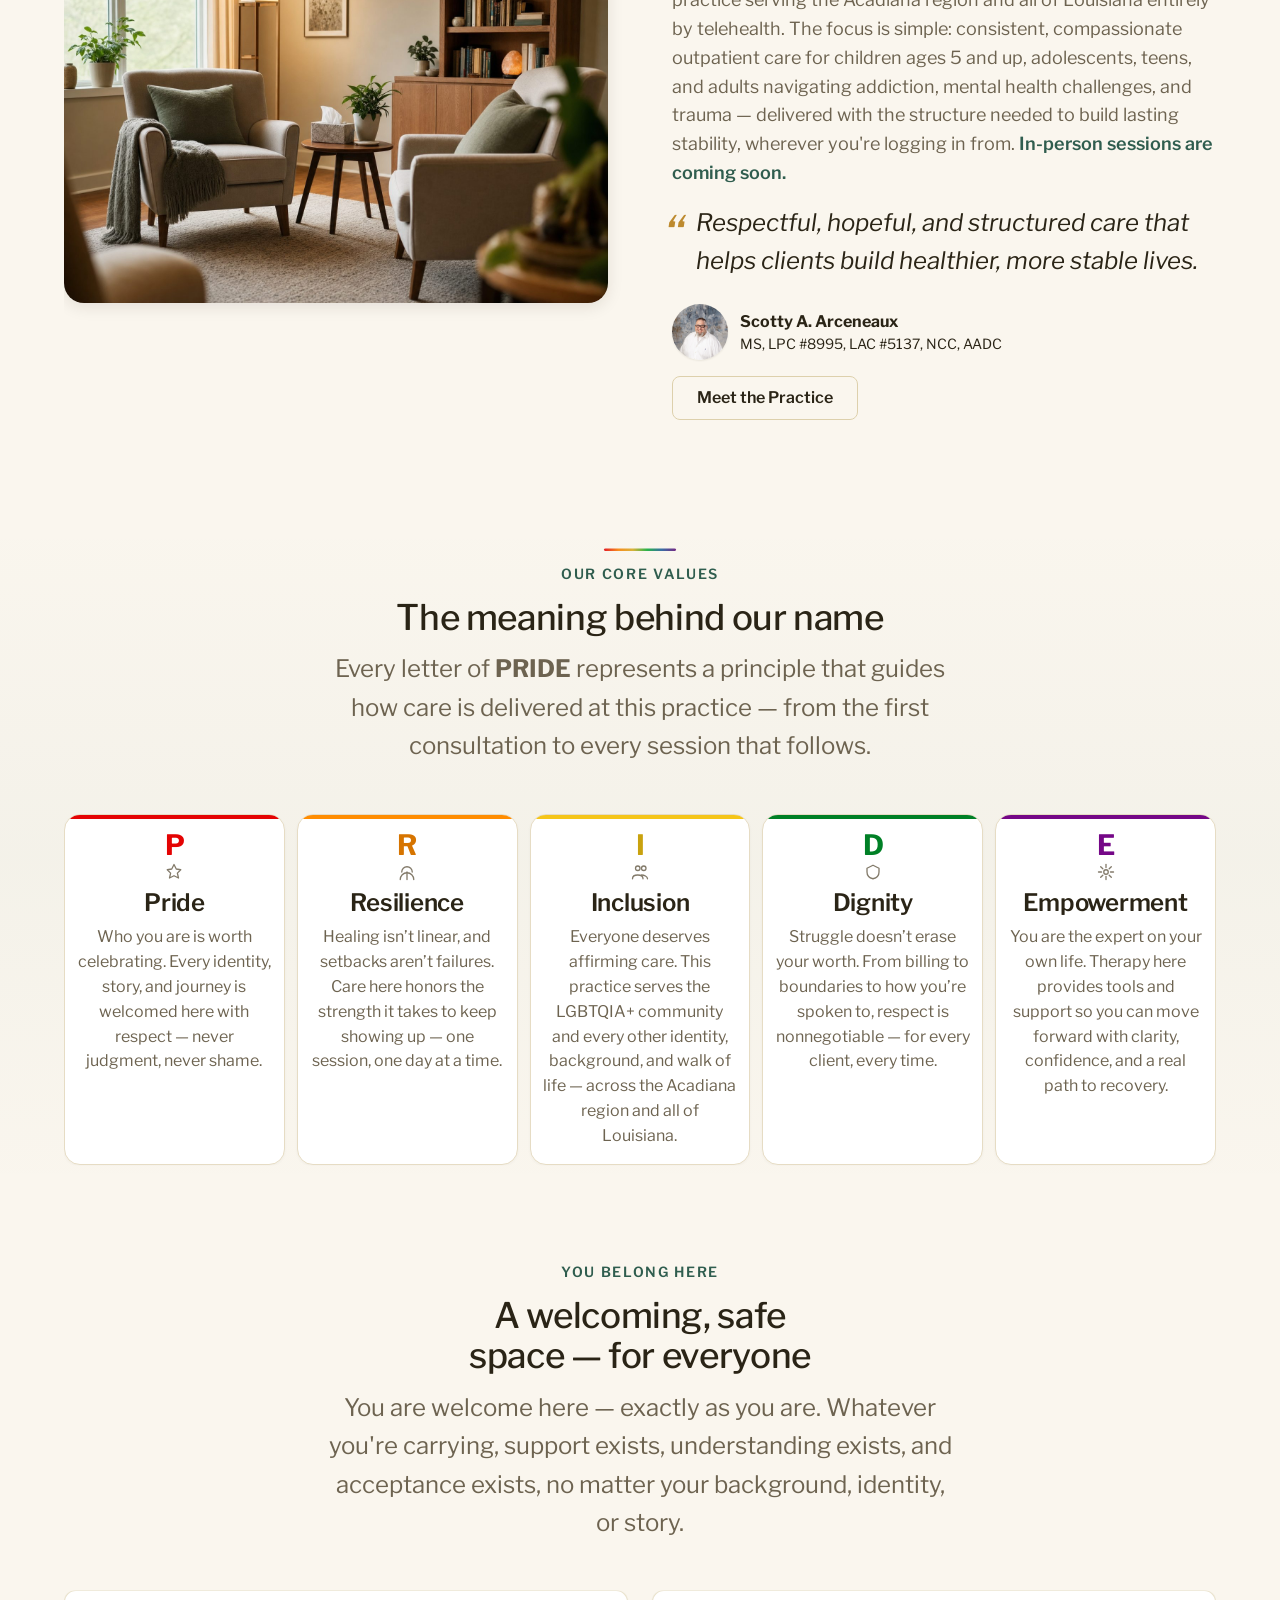
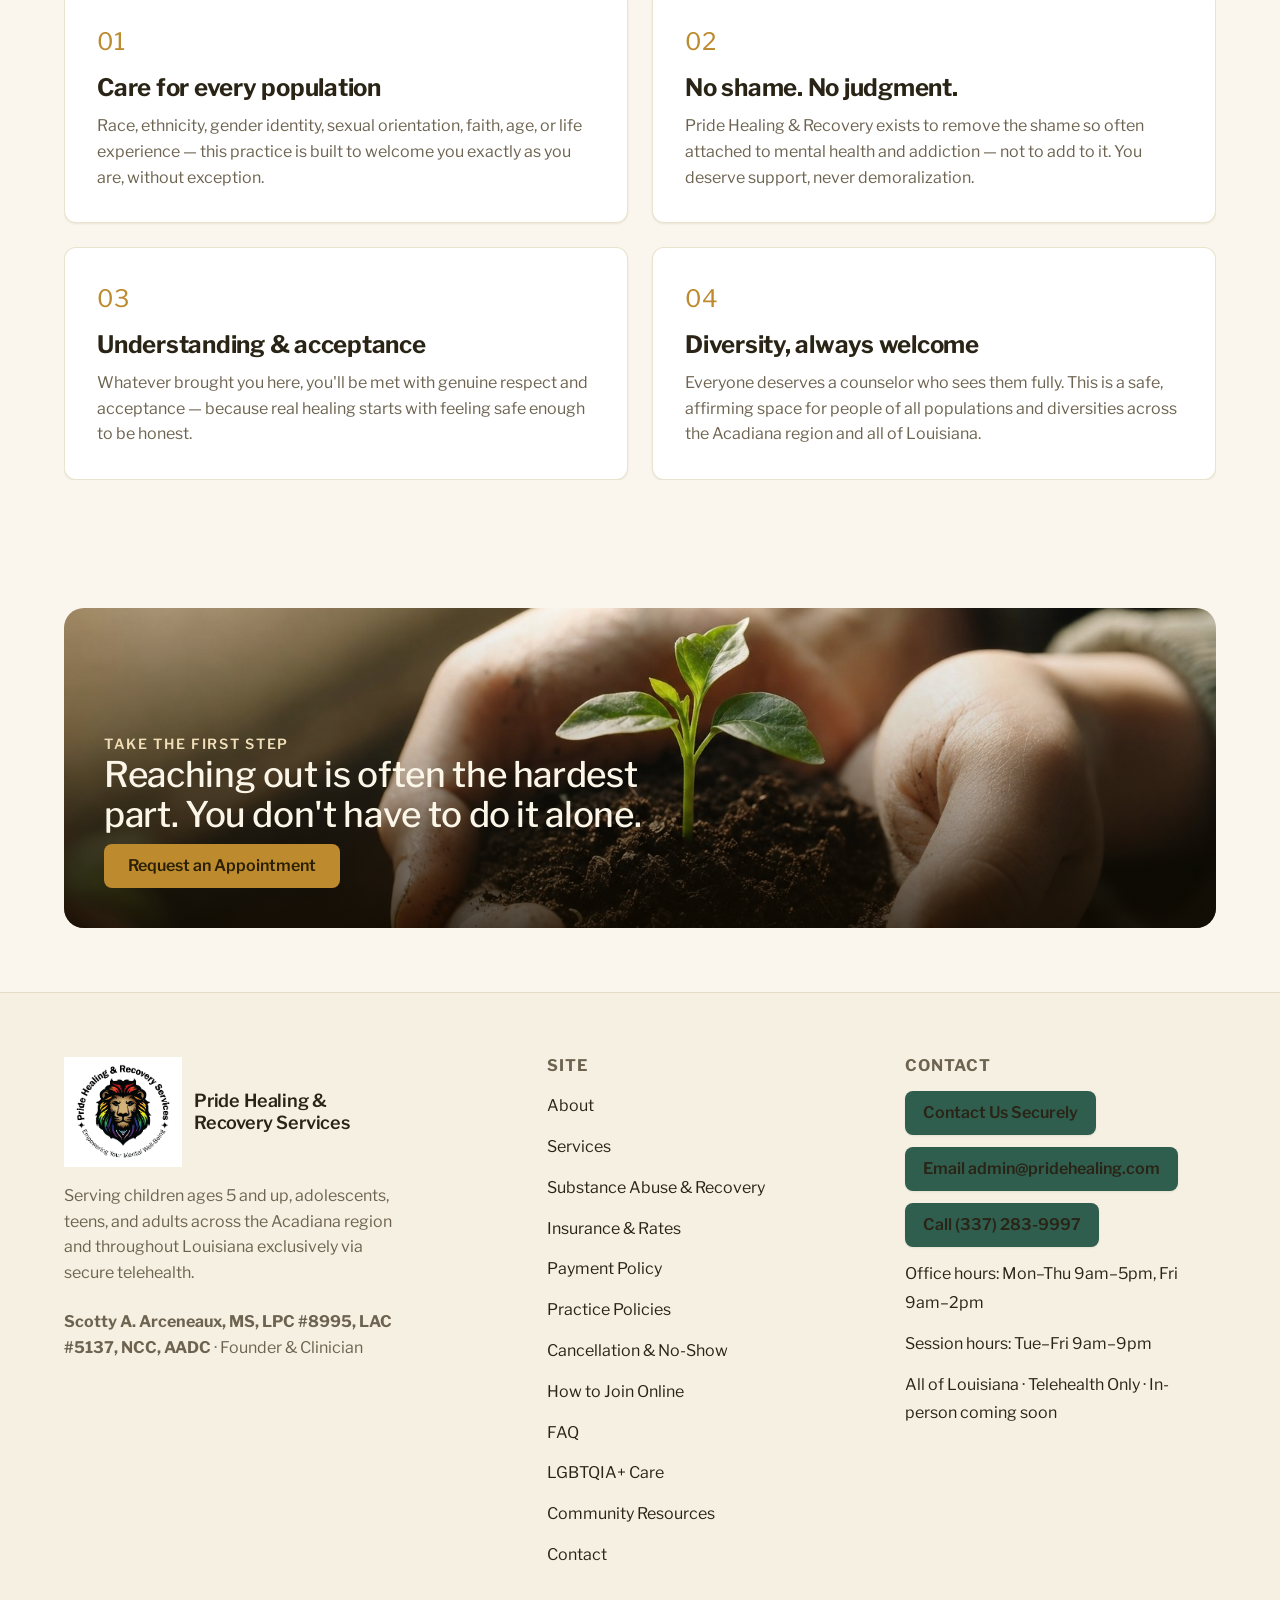
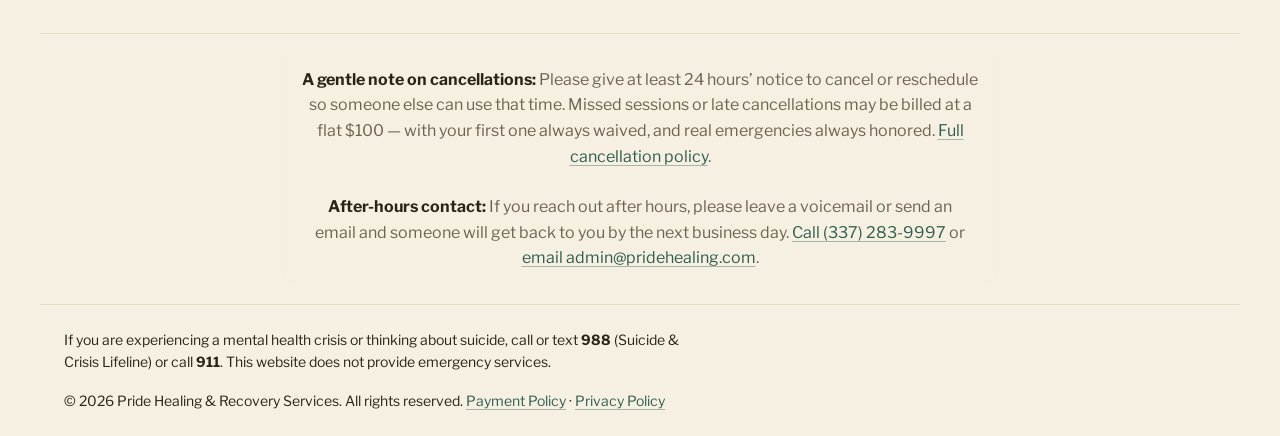
==== commit d15818bf: "Differentiate Client Portal button (filled gold) from Request an Appointment (filled teal) Change Cl" ====
--- a/index.html
+++ b/index.html
@@ -50,7 +50,7 @@
       </ul>
       <div class="nav__actions">
         <button class="theme-toggle" data-theme-toggle type="button" aria-label="Toggle dark mode" title="Switch between light and dark colors"><span class="theme-toggle__icon" aria-hidden="true"></span><span class="theme-toggle__text">Dark</span></button>
-        <a class="btn btn--primary" href="https://pridehealing.clientsecure.me" target="_blank" rel="noopener noreferrer">Client Portal</a>
+        <a class="btn btn--gold" href="https://pridehealing.clientsecure.me" target="_blank" rel="noopener noreferrer">Client Portal</a>
         <a class="btn btn--primary" href="https://pridehealing.clientsecure.me/request" target="_blank" rel="noopener noreferrer">Request an Appointment</a>
         <button class="nav-toggle" data-nav-open type="button" aria-label="Open menu" aria-expanded="false">
           <svg width="24" height="24" viewBox="0 0 24 24" fill="none" stroke="currentColor" stroke-width="2"><path d="M3 6h18M3 12h18M3 18h18"/></svg>
@@ -92,7 +92,7 @@
     <li><a href="./privacy-policy.html">Privacy Policy</a></li>
   </ul>
   <div class="mobile-nav__actions">
-    <a class="btn btn--primary btn--full" href="https://pridehealing.clientsecure.me" target="_blank" rel="noopener noreferrer">Client Portal</a>
+    <a class="btn btn--gold btn--full" href="https://pridehealing.clientsecure.me" target="_blank" rel="noopener noreferrer">Client Portal</a>
     <a class="btn btn--primary btn--full" href="https://pridehealing.clientsecure.me/request" target="_blank" rel="noopener noreferrer">Request an Appointment</a>
   </div>
 </div>
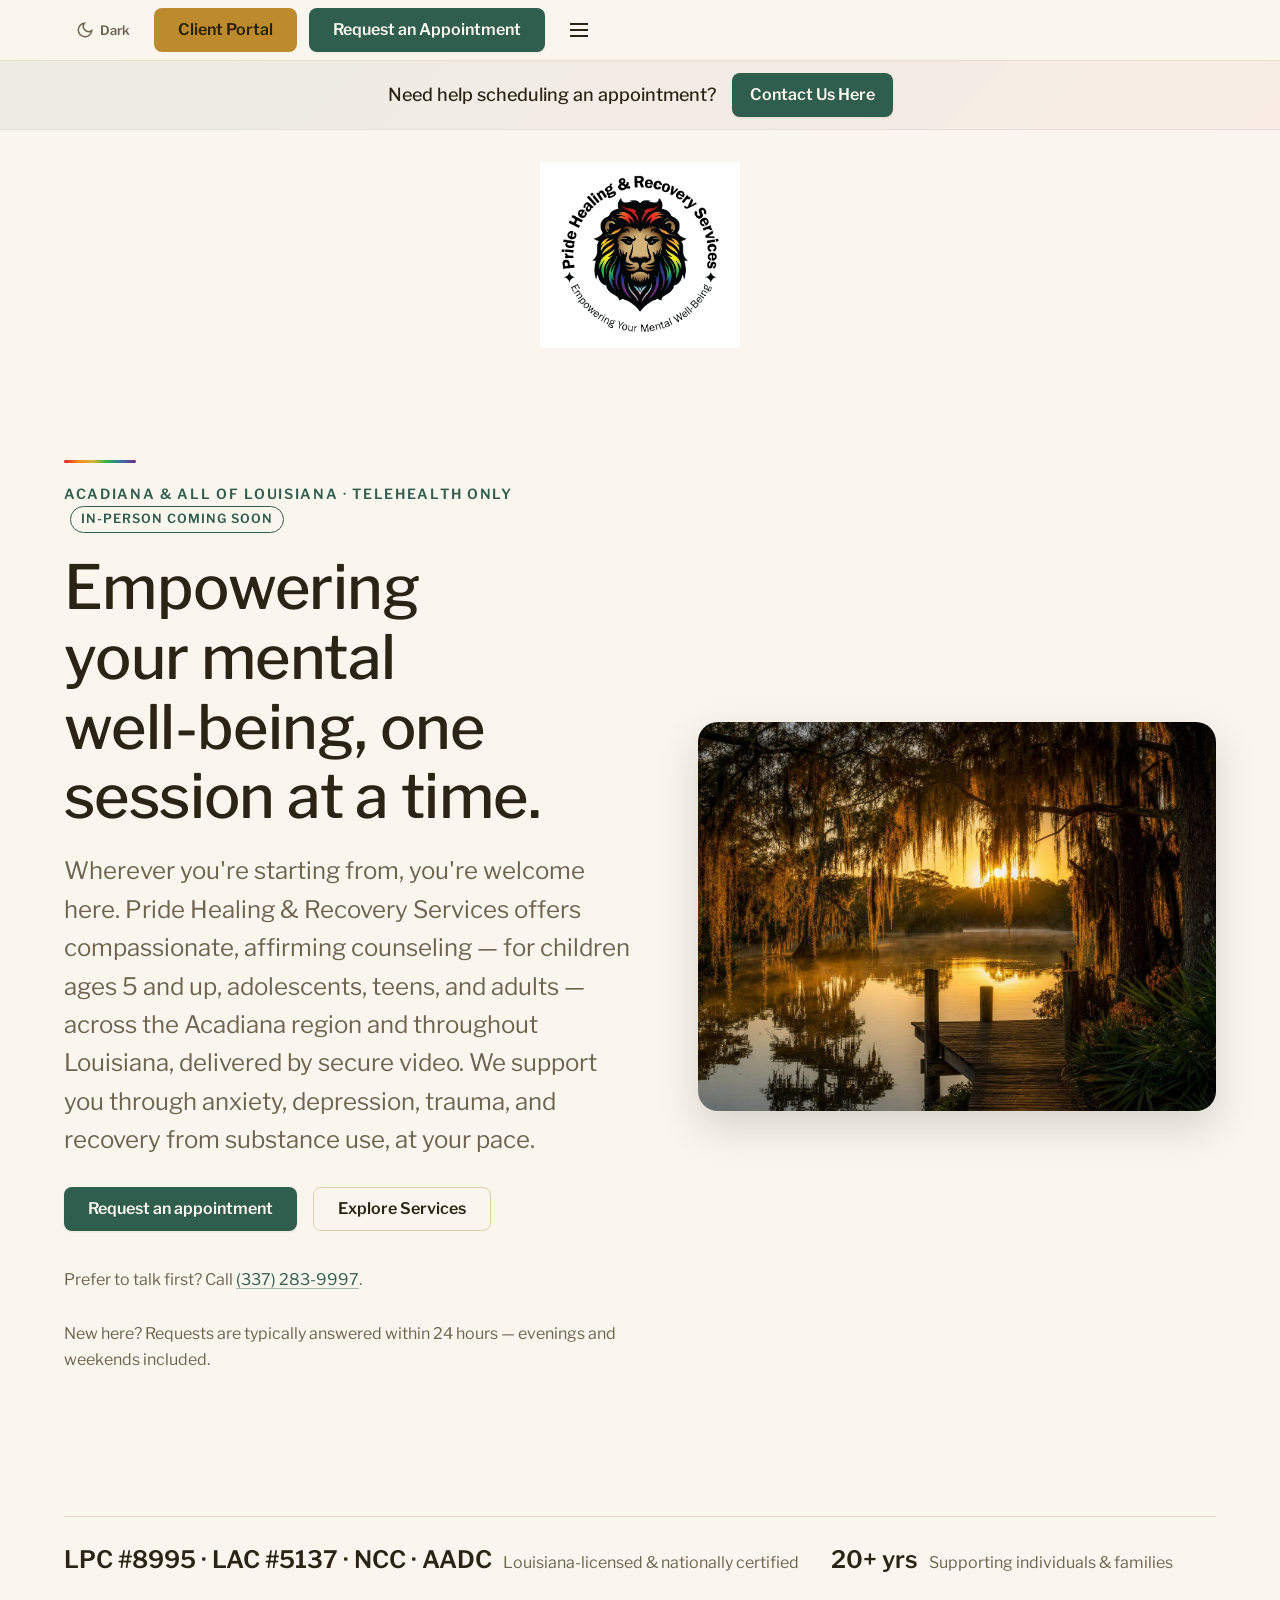
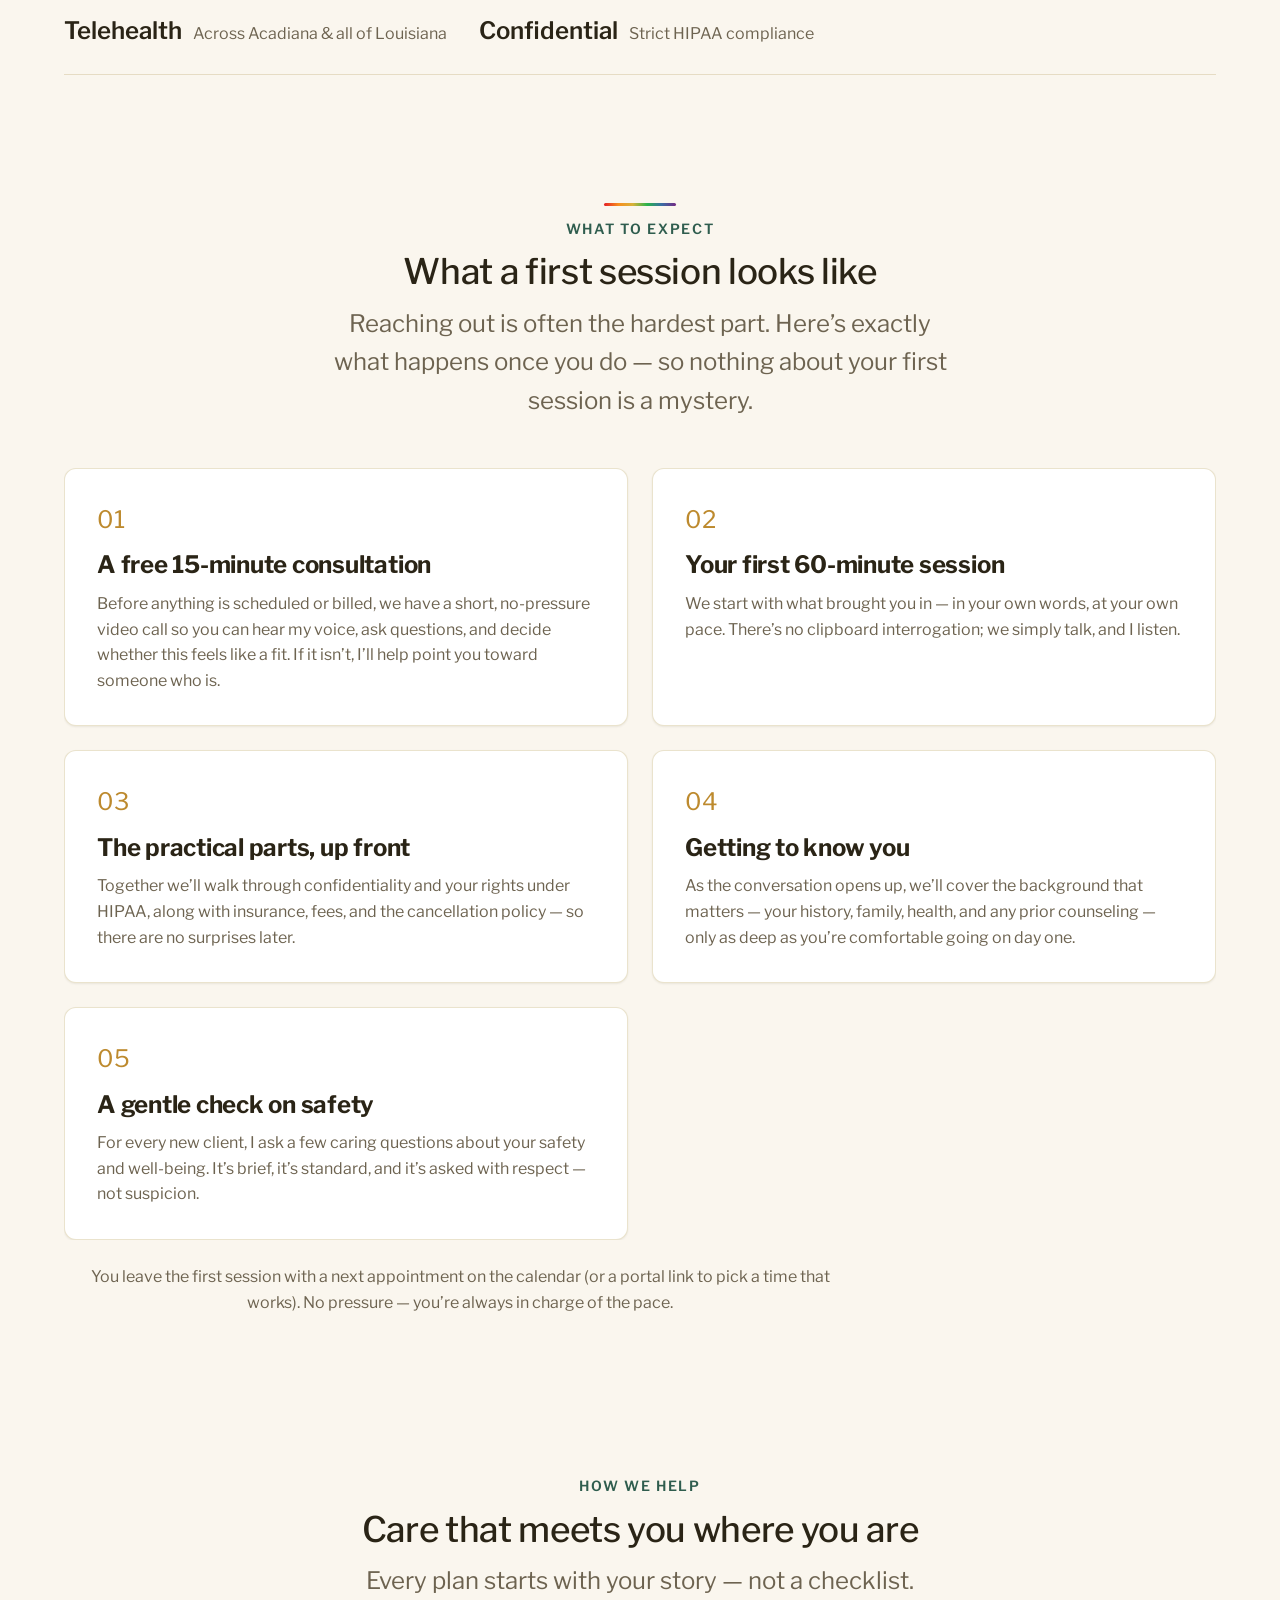
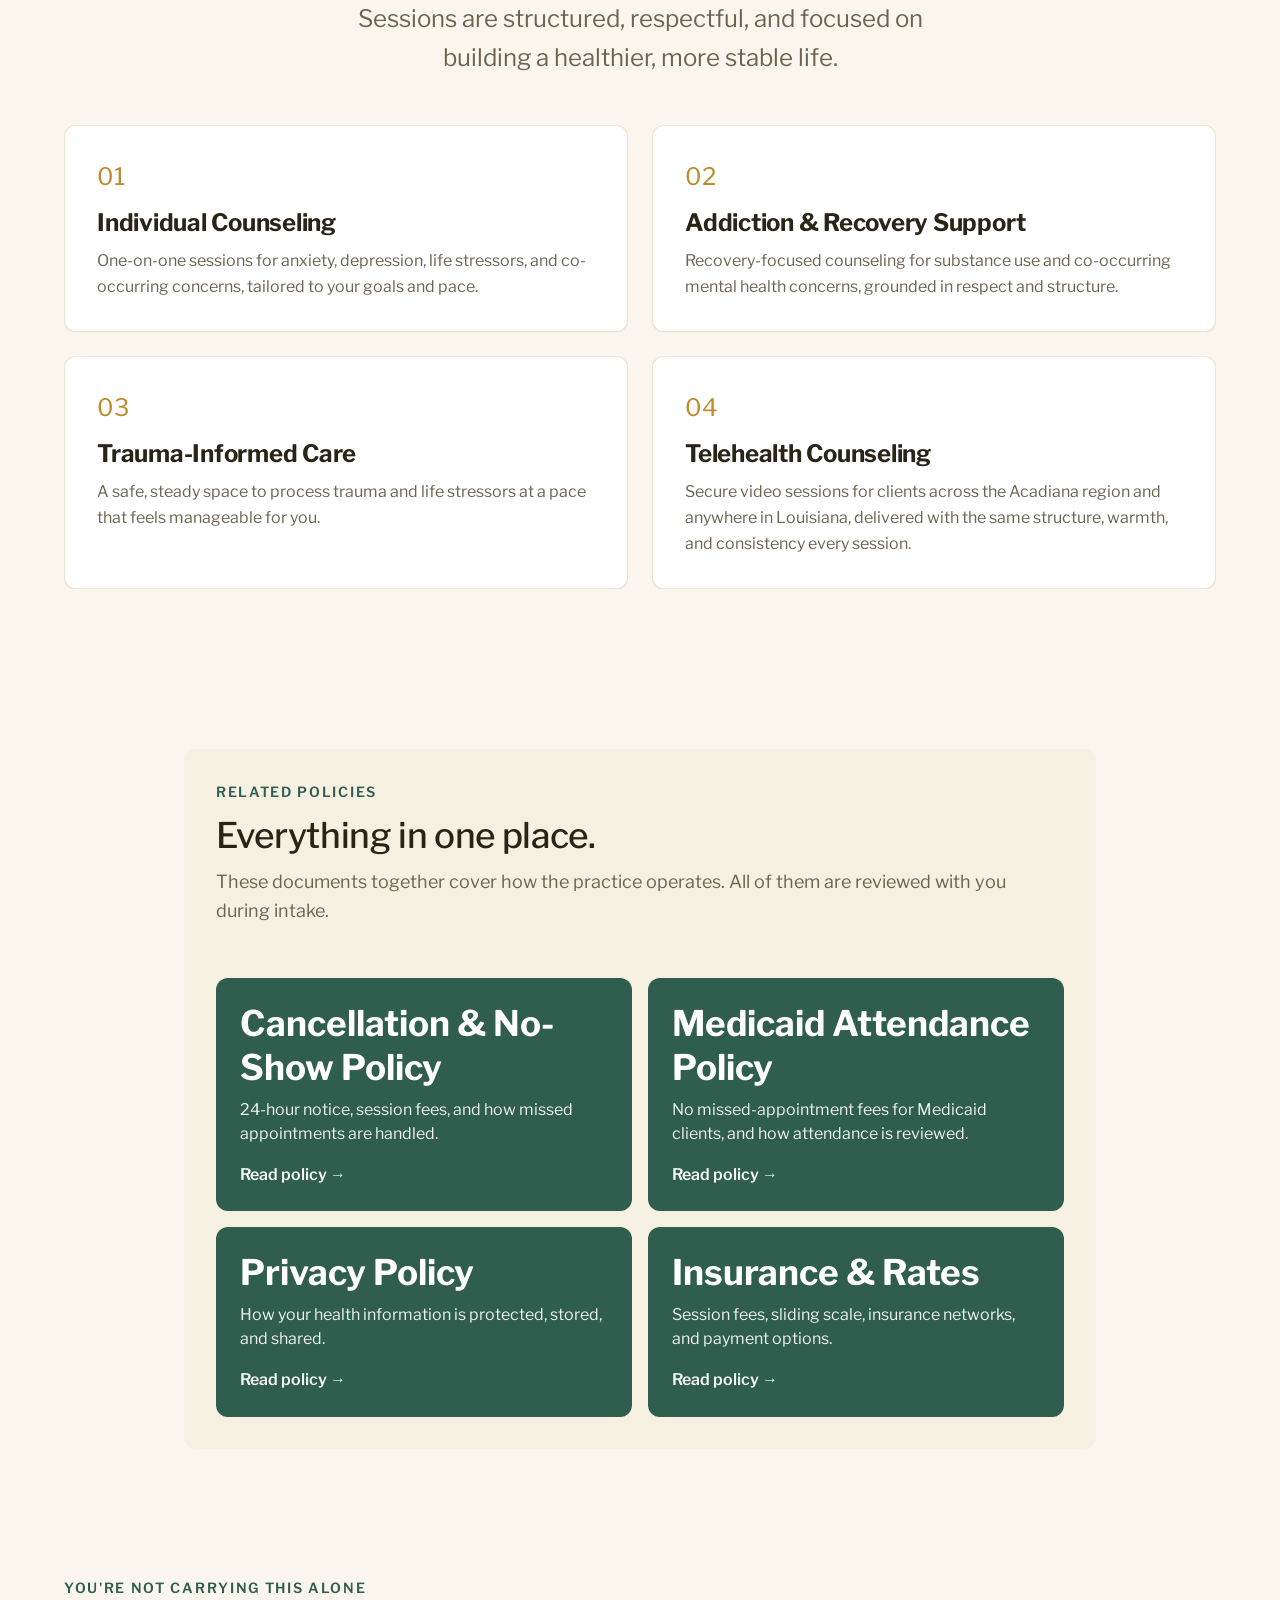
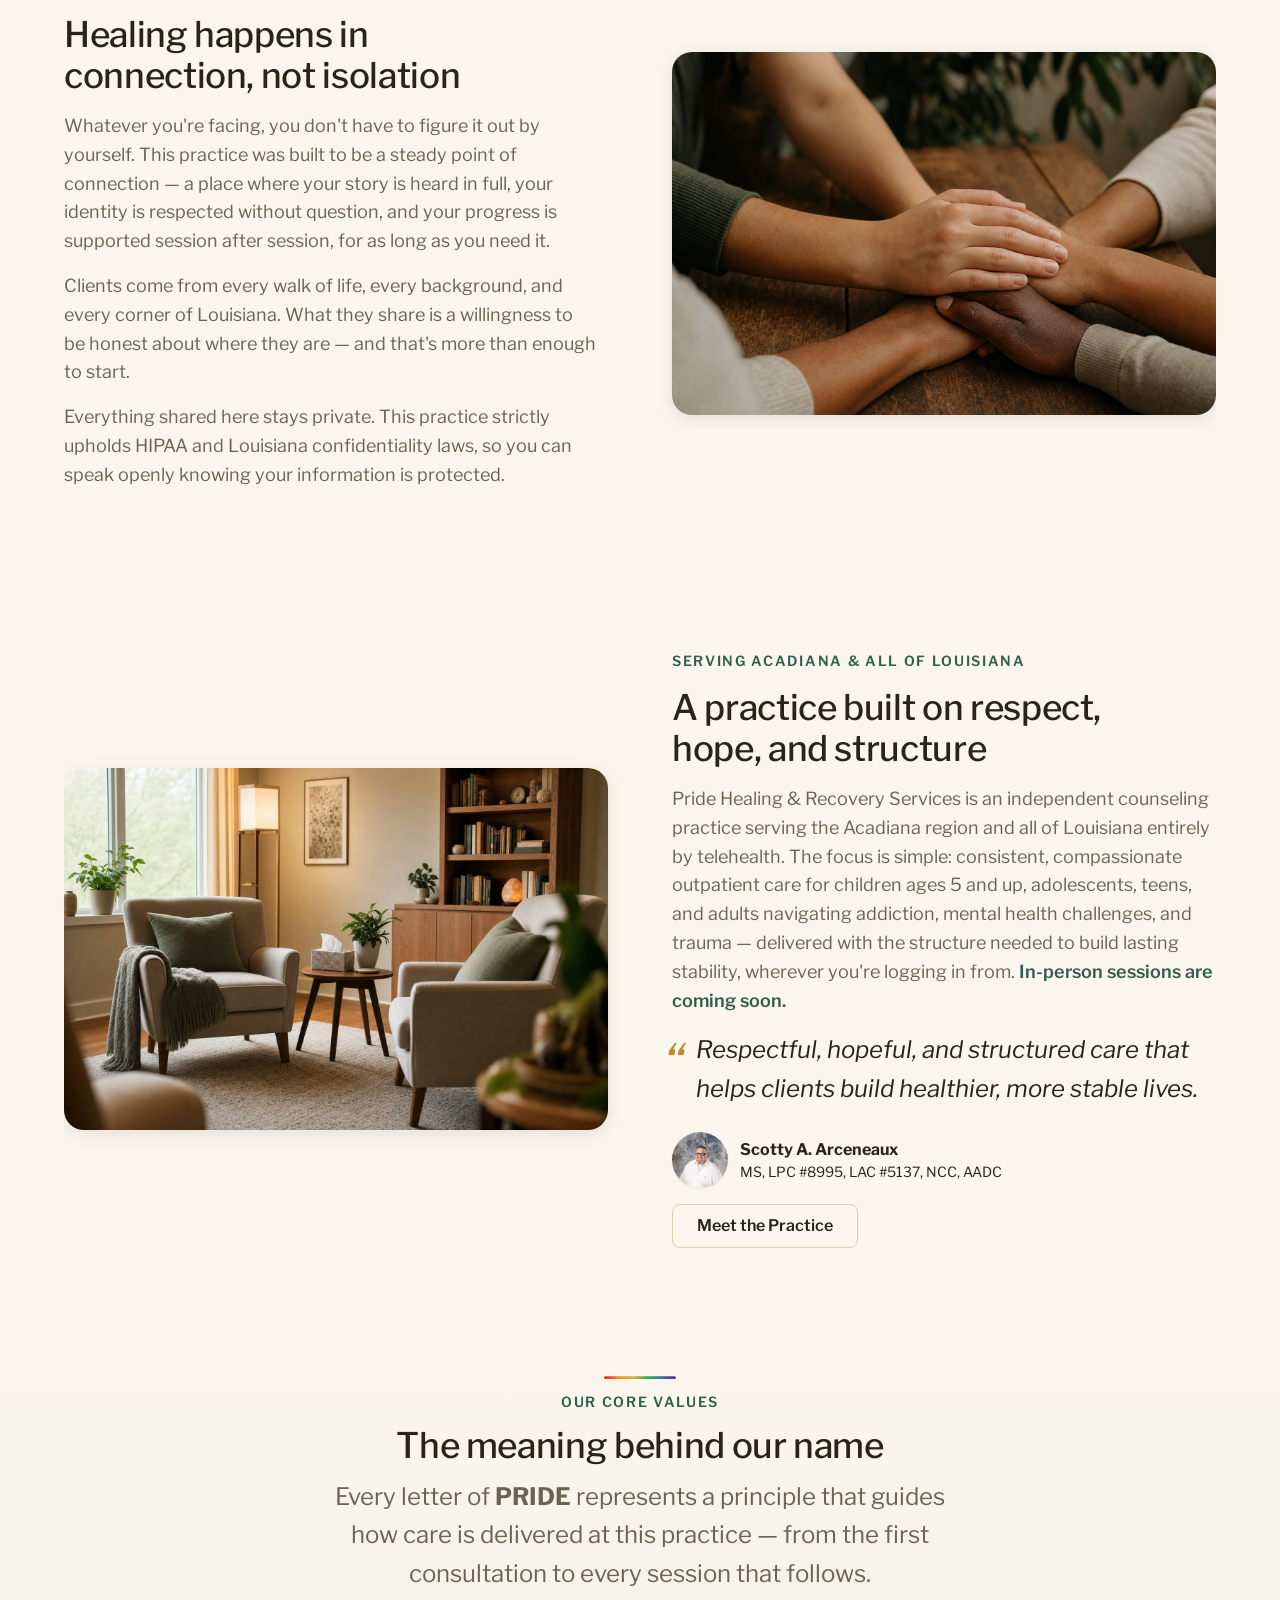
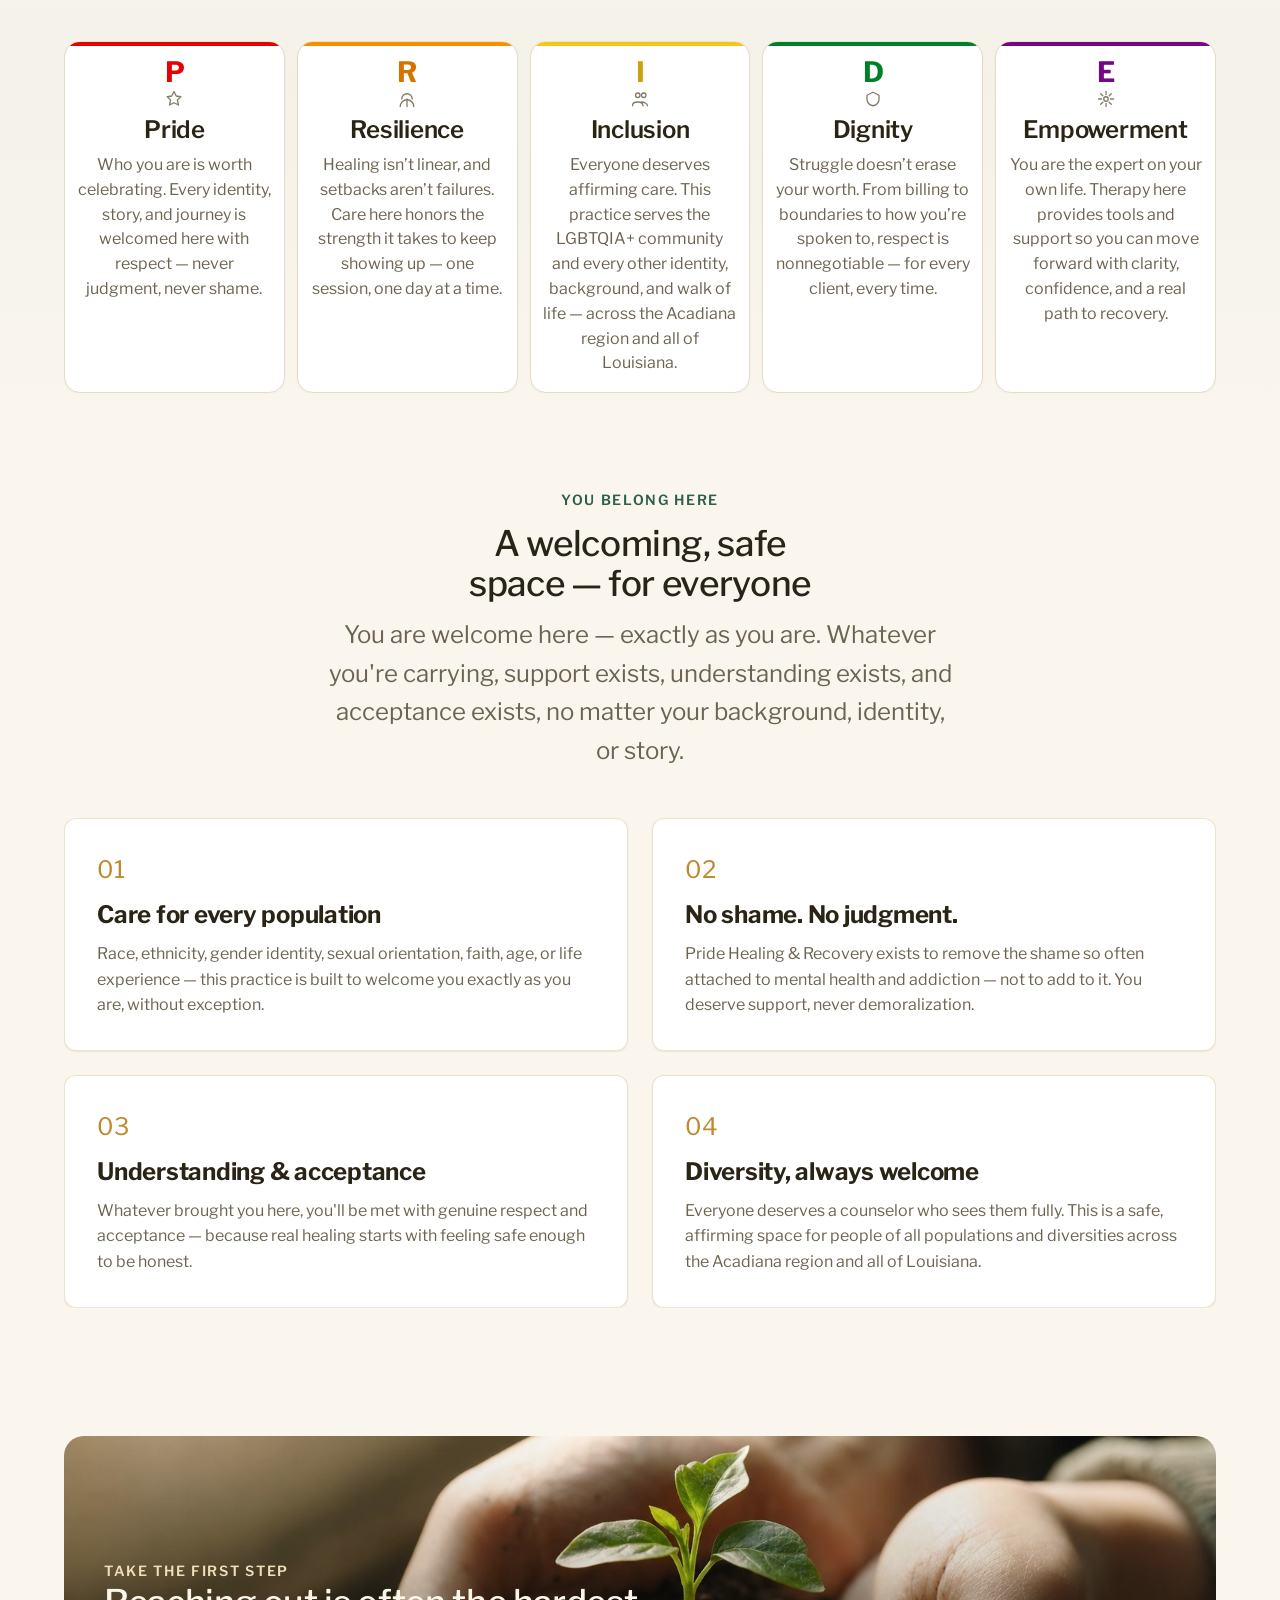
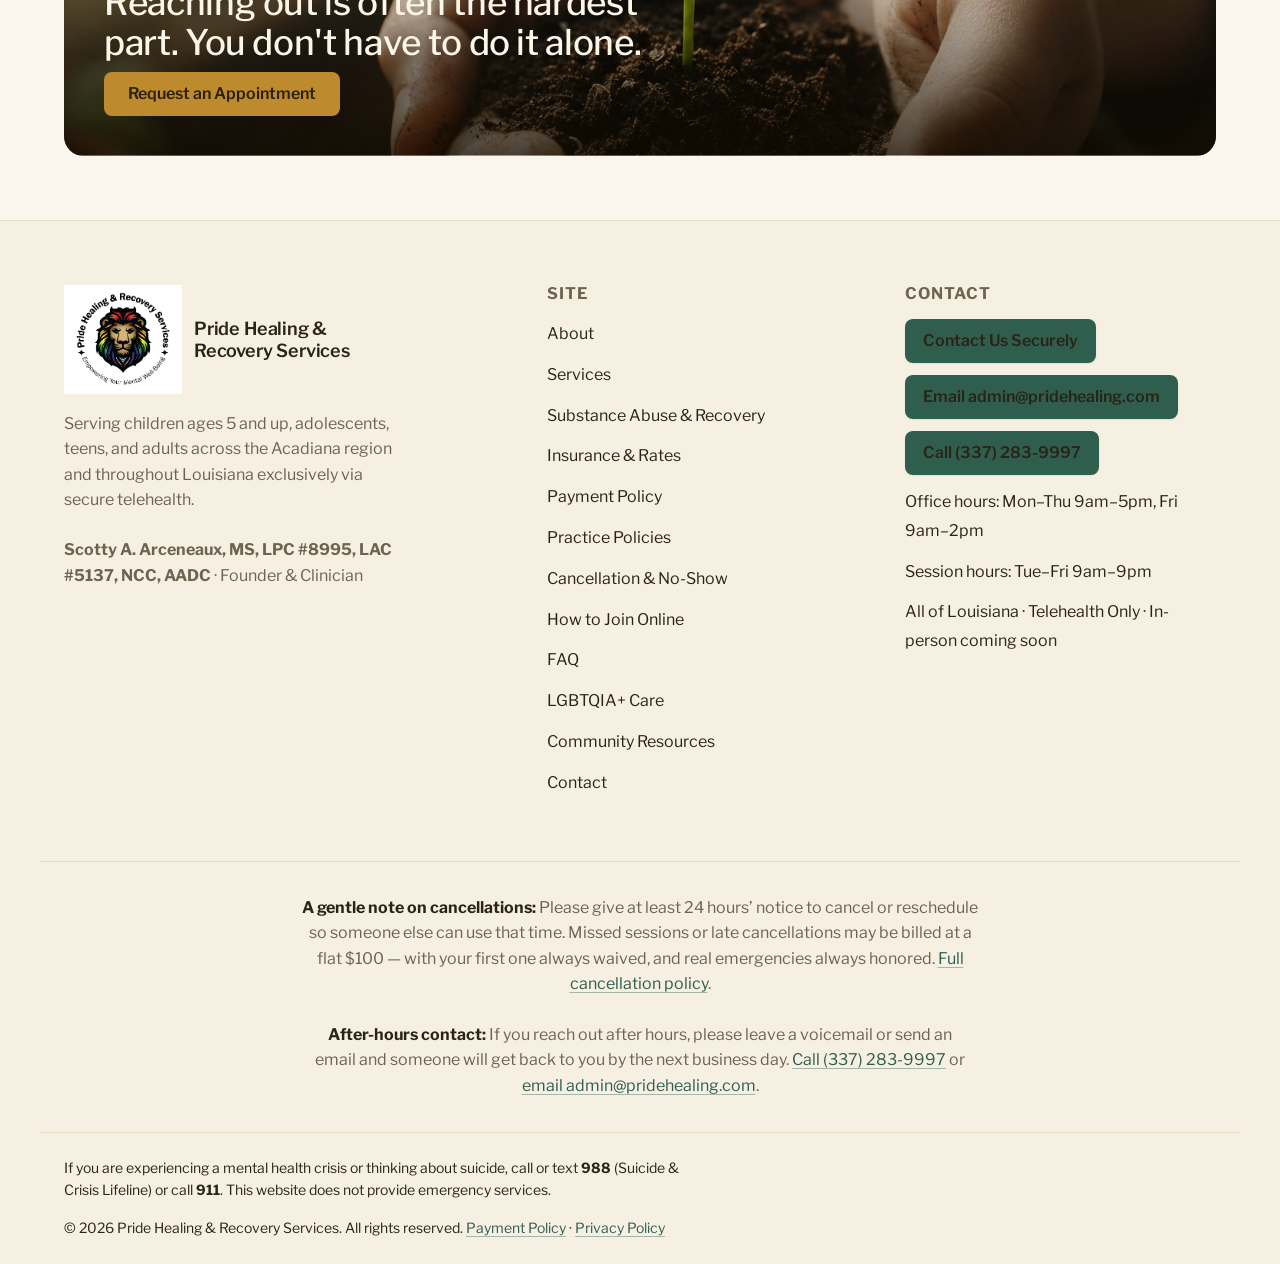
==== commit 1a264656: "Bigger Related Policies tile grid; add block to Home and About pages" ====
--- a/index.html
+++ b/index.html
@@ -216,6 +216,39 @@
     </div>
   </section>
 
+  <!-- Related policies -->
+  <section class="section--tight" id="related-policies">
+    <div class="container container--narrow">
+      <div class="callout" data-reveal>
+        <p class="eyebrow">Related Policies</p>
+        <h2>Everything in one place.</h2>
+        <p class="muted" style="margin-bottom:var(--space-6);">These documents together cover how the practice operates. All of them are reviewed with you during intake.</p>
+        <div class="policy-tiles">
+          <a href="./cancellation-policy.html" class="policy-tile">
+            <span class="policy-tile__title">Cancellation &amp; No-Show Policy</span>
+            <span class="policy-tile__desc">24-hour notice, session fees, and how missed appointments are handled.</span>
+            <span class="policy-tile__cta" aria-hidden="true">Read policy &rarr;</span>
+          </a>
+          <a href="./cancellation-policy.html#medicaid-attendance-policy" class="policy-tile">
+            <span class="policy-tile__title">Medicaid Attendance Policy</span>
+            <span class="policy-tile__desc">No missed-appointment fees for Medicaid clients, and how attendance is reviewed.</span>
+            <span class="policy-tile__cta" aria-hidden="true">Read policy &rarr;</span>
+          </a>
+          <a href="./privacy-policy.html" class="policy-tile">
+            <span class="policy-tile__title">Privacy Policy</span>
+            <span class="policy-tile__desc">How your health information is protected, stored, and shared.</span>
+            <span class="policy-tile__cta" aria-hidden="true">Read policy &rarr;</span>
+          </a>
+          <a href="./insurance.html" class="policy-tile">
+            <span class="policy-tile__title">Insurance &amp; Rates</span>
+            <span class="policy-tile__desc">Session fees, sliding scale, insurance networks, and payment options.</span>
+            <span class="policy-tile__cta" aria-hidden="true">Read policy &rarr;</span>
+          </a>
+        </div>
+      </div>
+    </div>
+  </section>
+
   <!-- Community & connection split -->
   <section class="section--tight">
     <div class="container">
--- a/style.css
+++ b/style.css
@@ -1462,6 +1462,56 @@
   color: var(--color-error);
 }
 
+/* ---------- Policy tiles ---------- */
+.policy-tiles {
+  display: grid;
+  grid-template-columns: repeat(2, minmax(0, 1fr));
+  gap: var(--space-4);
+  margin-top: var(--space-4);
+}
+@media (max-width: 640px) {
+  .policy-tiles { grid-template-columns: 1fr; }
+}
+.policy-tile {
+  display: flex;
+  flex-direction: column;
+  gap: var(--space-2);
+  padding: var(--space-6);
+  background: var(--color-primary);
+  color: #ffffff;
+  border-radius: var(--radius-lg);
+  text-decoration: none;
+  transition: transform 0.15s ease, box-shadow 0.15s ease, background 0.15s ease;
+  min-height: 168px;
+}
+.policy-tile:hover,
+.policy-tile:focus-visible {
+  transform: translateY(-2px);
+  box-shadow: 0 10px 24px rgba(0,0,0,0.14);
+  background: var(--color-primary-hover, var(--color-primary));
+  color: #ffffff;
+  text-decoration: none;
+}
+.policy-tile__title {
+  font-size: var(--text-xl, 1.25rem);
+  font-weight: 700;
+  line-height: 1.25;
+  color: #ffffff;
+}
+.policy-tile__desc {
+  font-size: var(--text-sm, 0.9375rem);
+  line-height: 1.5;
+  color: rgba(255,255,255,0.92);
+  flex: 1;
+}
+.policy-tile__cta {
+  margin-top: var(--space-2);
+  font-size: var(--text-sm, 0.9375rem);
+  font-weight: 600;
+  color: #ffffff;
+  opacity: 0.95;
+}
+
 /* ---------- Form ---------- */
 .form {
   display: flex;
